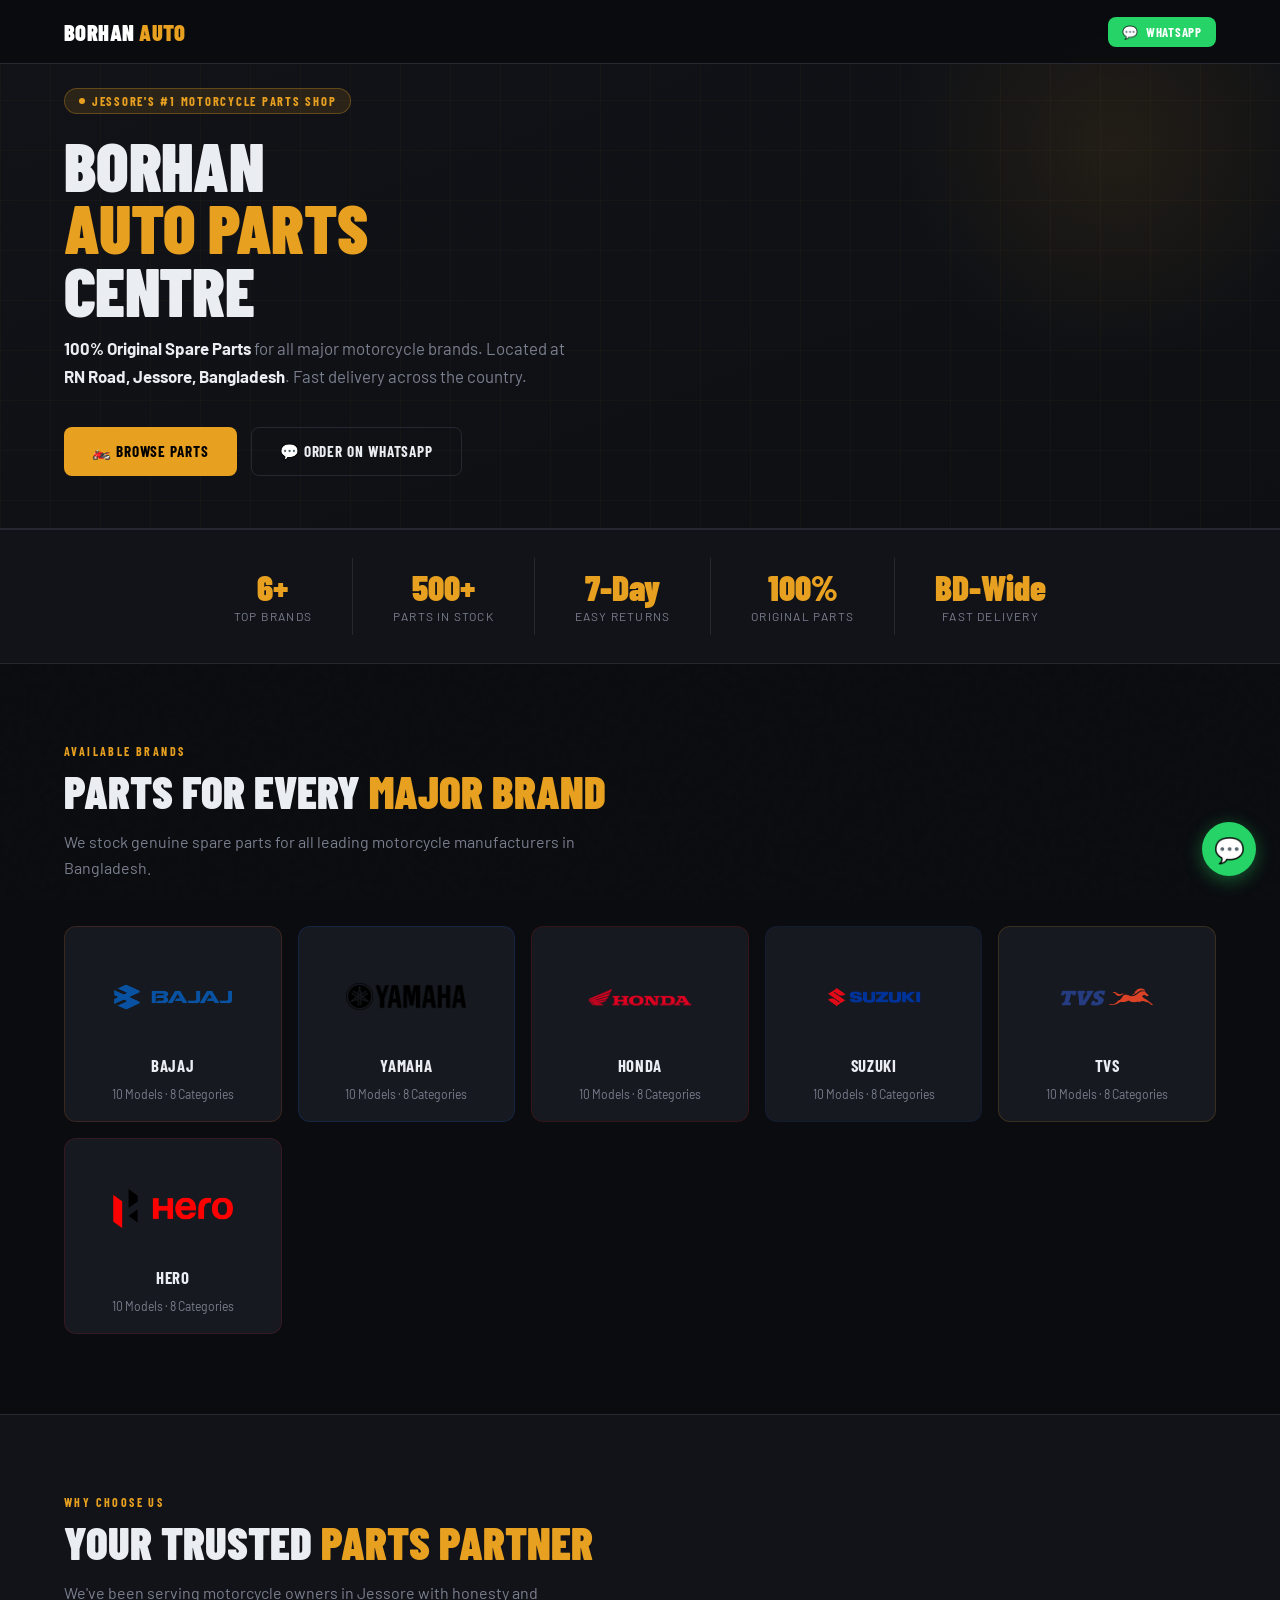
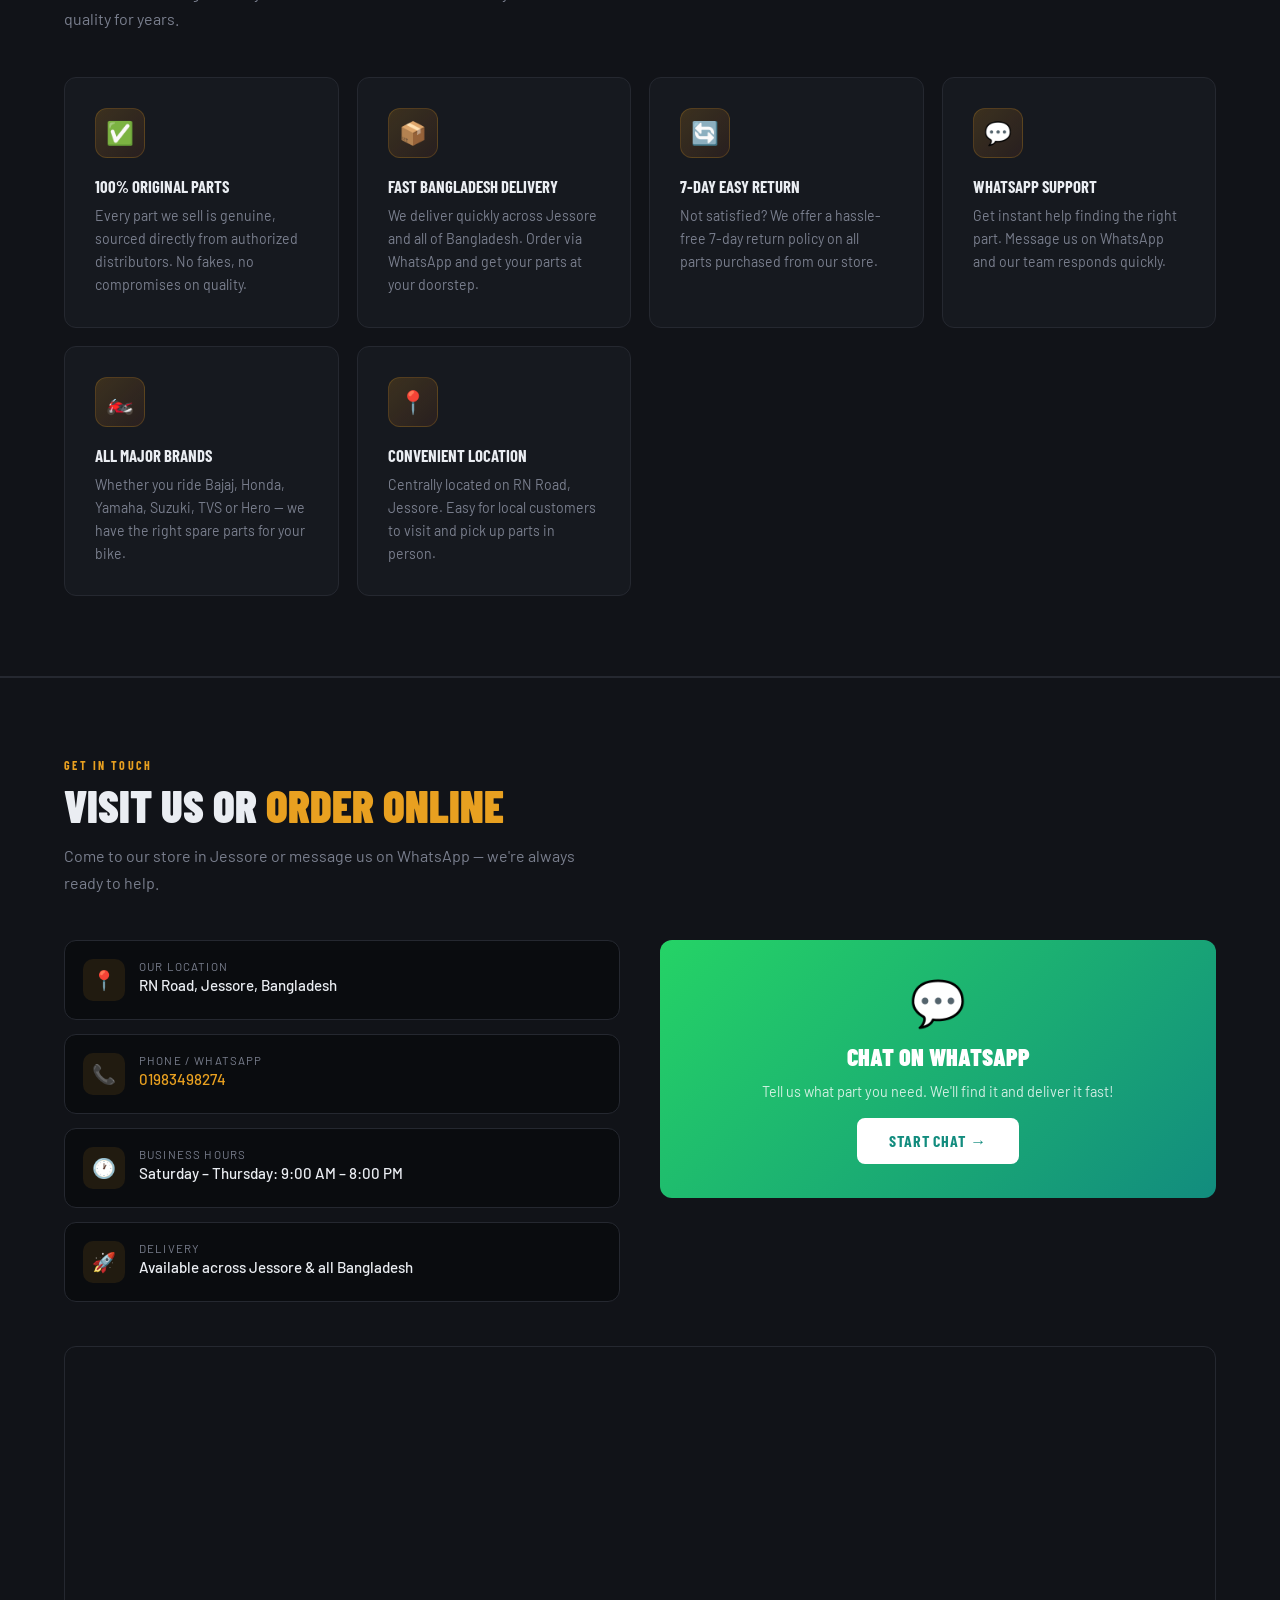
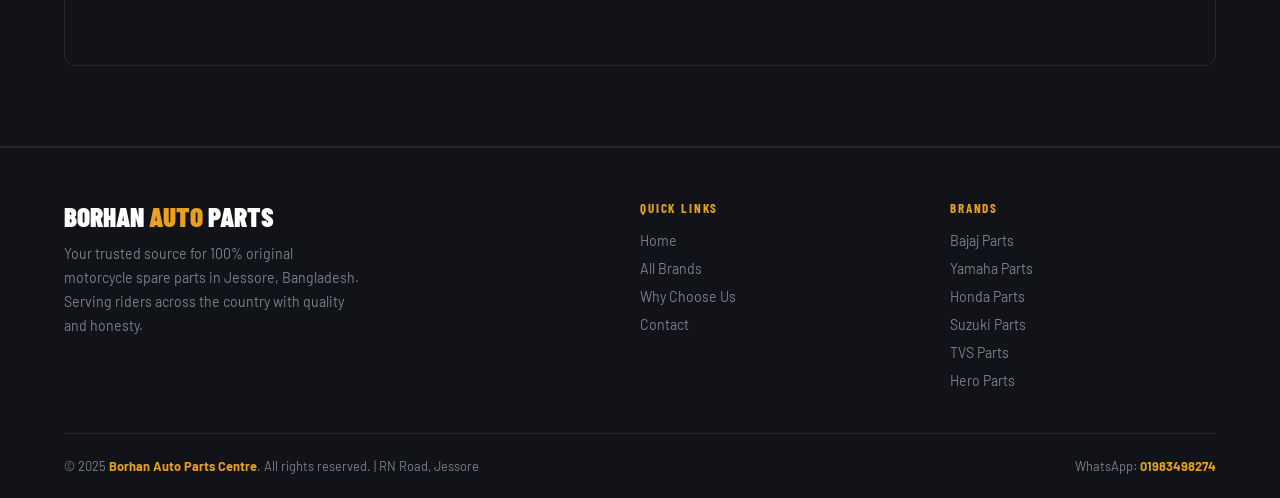
==== index.html @ 6a6f4a85 "Update WhatsApp link in floating button" ====
<!DOCTYPE html>
<html lang="en">
<head>

  <!-- ===== 1. CORE META TAGS ===== -->
  <meta charset="UTF-8">
  <meta name="viewport" content="width=device-width, initial-scale=1.0">
  <meta http-equiv="X-UA-Compatible" content="IE=edge">

  <title>Borhan Auto Parts Centre | Original Motorcycle Spare Parts – Jessore, Bangladesh</title>

  <meta name="description"
    content="Borhan Auto Parts Centre – Jessore's trusted supplier of 100% original motorcycle spare parts for Hero Honda, Yamaha, Bajaj, TVS &amp; Suzuki. Order via WhatsApp: 01983498274. Fast delivery across Bangladesh.">

  <meta name="keywords"
    content="motorcycle spare parts Jessore, original bike parts Bangladesh, Hero Honda parts Jessore, Yamaha spare parts Jessore, Bajaj parts Bangladesh, TVS parts Jessore, Suzuki motorcycle parts, বোরহান অটো পার্টস, মোটরসাইকেল যন্ত্রাংশ যশোর">

  <meta name="author"       content="Borhan Auto Parts Centre">
  <meta name="robots"       content="index, follow, max-snippet:-1, max-image-preview:large, max-video-preview:-1">
  <meta name="googlebot"    content="index, follow">
  <meta name="revisit-after" content="7 days">
  <meta name="language"     content="en-BD">
  <meta name="geo.region"   content="BD-D">
  <meta name="geo.placename" content="Jessore, Khulna Division, Bangladesh">
  <meta name="geo.position" content="23.1664;89.2126">
  <meta name="ICBM"         content="23.1664, 89.2126">

  <!-- ===== 2. CANONICAL URL ===== -->
  <link rel="canonical" href="https://borhanauto.github.io/borhan.auto/">

  <!-- ===== 3. OPEN GRAPH (Facebook / WhatsApp / LinkedIn) ===== -->
  <meta property="og:type"        content="website">
  <meta property="og:url"         content="https://borhanauto.github.io/borhan.auto/">
  <meta property="og:title"       content="Borhan Auto Parts Centre | Original Motorcycle Spare Parts – Jessore">
  <meta property="og:description" content="100% original motorcycle spare parts for Hero Honda, Yamaha, Bajaj, TVS &amp; Suzuki. Jessore's most trusted auto parts shop. Order on WhatsApp: 01983498274.">
  <meta property="og:image"       content="https://borhanauto.github.io/borhan.auto/assets/og-image.jpg">
  <meta property="og:image:width"  content="1200">
  <meta property="og:image:height" content="630">
  <meta property="og:image:alt"   content="Borhan Auto Parts Centre – Original Motorcycle Spare Parts Jessore Bangladesh">
  <meta property="og:site_name"   content="Borhan Auto Parts Centre">
  <meta property="og:locale"      content="en_BD">

  <!-- ===== 4. TWITTER CARD ===== -->
  <meta name="twitter:card"        content="summary_large_image">
  <meta name="twitter:title"       content="Borhan Auto Parts Centre | Original Motorcycle Spare Parts – Jessore">
  <meta name="twitter:description" content="100% original motorcycle parts for Hero Honda, Yamaha, Bajaj, TVS &amp; Suzuki. Order on WhatsApp: 01983498274.">
  <meta name="twitter:image"       content="https://borhanauto.github.io/borhan.auto/assets/og-image.jpg">

  <!-- ===== 5. FAVICON & APP ICONS ===== -->
  <link rel="icon"             type="image/x-icon" href="/borhan.auto/favicon.ico">
  <link rel="icon"             type="image/png" sizes="32x32" href="/borhan.auto/assets/favicon-32x32.png">
  <link rel="icon"             type="image/png" sizes="16x16" href="/borhan.auto/assets/favicon-16x16.png">
  <link rel="apple-touch-icon" sizes="180x180"  href="/borhan.auto/assets/apple-touch-icon.png">
  <link rel="manifest"         href="/borhan.auto/site.webmanifest">
  <meta name="theme-color"     content="#d62828">

  <!-- ===== 6. SITEMAP & PRECONNECT ===== -->
  <link rel="sitemap" type="application/xml" title="Sitemap" href="/borhan.auto/sitemap.xml">
  <link rel="preconnect" href="https://fonts.googleapis.com">
  <link rel="dns-prefetch" href="https://www.google-analytics.com">

  <!-- ===== 7. STRUCTURED DATA – LOCAL BUSINESS (JSON-LD) ===== -->
  <script type="application/ld+json">
  {
    "@context": "https://schema.org",
    "@type": "AutoPartsStore",
    "name": "Borhan Auto Parts Centre",
    "alternateName": "বোরহান অটো পার্টস সেন্টার",
    "url": "https://borhanauto.github.io/borhan.auto/",
    "logo": "https://borhanauto.github.io/borhan.auto/assets/logo.png",
    "image": "https://borhanauto.github.io/borhan.auto/assets/og-image.jpg",
    "description": "100% original motorcycle spare parts for Hero Honda, Yamaha, Bajaj, TVS and Suzuki motorcycles. Located in Jessore, Bangladesh.",
    "telephone": "+8801983498274",
    "contactPoint": [
      {
        "@type": "ContactPoint",
        "telephone": "+8801983498274",
        "contactType": "customer service",
        "contactOption": "TollFree",
        "availableLanguage": ["Bengali", "English"],
        "areaServed": "BD"
      }
    ],
    "address": {
      "@type": "PostalAddress",
      "streetAddress": "RN Road, Jessore",
      "addressLocality": "Jessore",
      "addressRegion": "Khulna Division",
      "postalCode": "7400",
      "addressCountry": "BD"
    },
    "geo": {
      "@type": "GeoCoordinates",
      "latitude": 23.1664,
      "longitude": 89.2126
    },
    "openingHoursSpecification": [
      {
        "@type": "OpeningHoursSpecification",
        "dayOfWeek": ["Monday","Tuesday","Wednesday","Thursday","Saturday","Sunday"],
        "opens": "09:00",
        "closes": "21:00"
      }
    ],
    "hasOfferCatalog": {
      "@type": "OfferCatalog",
      "name": "Motorcycle Spare Parts",
      "itemListElement": [
        { "@type": "OfferCatalog", "name": "Hero Honda Spare Parts" },
        { "@type": "OfferCatalog", "name": "Yamaha Spare Parts"     },
        { "@type": "OfferCatalog", "name": "Bajaj Spare Parts"      },
        { "@type": "OfferCatalog", "name": "TVS Spare Parts"        },
        { "@type": "OfferCatalog", "name": "Suzuki Spare Parts"     }
      ]
    },
    "priceRange": "৳৳",
    "currenciesAccepted": "BDT",
    "paymentAccepted": "Cash, bKash, Nagad",
    "sameAs": [
      "https://wa.me/8801983498274"
    ]
  }
  </script>

  <!-- ===== 8. STRUCTURED DATA – BREADCRUMB ===== -->
  <script type="application/ld+json">
  {
    "@context": "https://schema.org",
    "@type": "BreadcrumbList",
    "itemListElement": [
      {
        "@type": "ListItem",
        "position": 1,
        "name": "Home",
        "item": "https://borhanauto.github.io/borhan.auto/"
      },
      {
        "@type": "ListItem",
        "position": 2,
        "name": "Motorcycle Parts",
        "item": "https://borhanauto.github.io/borhan.auto/#products"
      }
    ]
  }
  </script>

  <!-- ===== 9. STRUCTURED DATA – FAQ ===== -->
  <script type="application/ld+json">
  {
    "@context": "https://schema.org",
    "@type": "FAQPage",
    "mainEntity": [
      {
        "@type": "Question",
        "name": "Are all motorcycle spare parts at Borhan Auto Parts Centre original?",
        "acceptedAnswer": {
          "@type": "Answer",
          "text": "Yes. Borhan Auto Parts Centre sells only 100% original, authentic spare parts for all major motorcycle brands including Hero Honda, Yamaha, Bajaj, TVS, and Suzuki."
        }
      },
      {
        "@type": "Question",
        "name": "How can I order motorcycle spare parts from Borhan Auto Parts Centre?",
        "acceptedAnswer": {
          "@type": "Answer",
          "text": "You can order directly via WhatsApp at +8801707659954. We deliver across Bangladesh."
        }
      },
      {
        "@type": "Question",
        "name": "Where is Borhan Auto Parts Centre located?",
        "acceptedAnswer": {
          "@type": "Answer",
          "text": "We are located at RN Road, Jessore, Khulna Division, Bangladesh."
        }
      },
      {
        "@type": "Question",
        "name": "Which motorcycle brands do you stock spare parts for?",
        "acceptedAnswer": {
          "@type": "Answer",
          "text": "We stock original spare parts for Hero Honda, Yamaha, Bajaj, TVS, and Suzuki motorcycles."
        }
      }
    ]
  }
  </script>

  <!-- ===== 10. FONTS ===== -->
  <link rel="preconnect" href="https://fonts.googleapis.com">
  <link
    href="https://fonts.googleapis.com/css2?family=Barlow+Condensed:wght@400;600;700;900&family=Barlow:wght@300;400;500;600&display=swap"
    rel="stylesheet">

  <!-- ===== 11. STYLESHEET ===== -->
  <link rel="stylesheet" href="style.css">

</head>
<body>

  <!-- NAV -->
  <nav>
    <a class="logo" onclick="goHome()">BORHAN <span>AUTO</span></a>
    <div class="breadcrumb" id="breadcrumb"></div>
    <a class="nav-wa" href="https://wa.me/8801707659954" target="_blank">💬 <span>WhatsApp</span></a>
  </nav>

  <!-- PAGES (rendered dynamically by script.js) -->
  <div class="page active" id="pg-home"></div>
  <div class="page" id="pg-brands"></div>
  <div class="page" id="pg-models"></div>
  <div class="page" id="pg-categories"></div>
  <div class="page" id="pg-parts"></div>
  <div class="page" id="pg-product"></div>

  <!-- FLOATING WHATSAPP BUTTON -->
  <a class="float-wa" href="https://wa.me/8801983498274" target="_blank" title="Order on WhatsApp">💬</a>

  <!-- ===== JAVASCRIPT ===== -->
  <script src="script.js"></script>

</body>
</html>
---- style.css ----
/* ══════════════════════════════════════════════
   BORHAN AUTO PARTS CENTRE — style.css
   ══════════════════════════════════════════════ */

/* ══ RESET & CSS VARIABLES ══ */
*, *::before, *::after {
  box-sizing: border-box;
  margin: 0;
  padding: 0;
}

html {
  scroll-behavior: smooth;
}

:root {
  --bg:    #0a0c0f;
  --sur:   #111318;
  --card:  #16191f;
  --bor:   #252830;
  --acc:   #e8a020;
  --acc2:  #ff6b2b;
  --tx:    #eaedf2;
  --mu:    #7a7f8e;
  --green: #2ecc71;
  --rad:   12px;
  --fh:    'Barlow Condensed', sans-serif;
  --fb:    'Barlow', sans-serif;
}

/* ══ BASE ══ */
body {
  background: var(--bg);
  color: var(--tx);
  font-family: var(--fb);
  overflow-x: hidden;
  min-height: 100vh;
}

/* Noise texture overlay */
body::before {
  content: '';
  position: fixed;
  inset: 0;
  opacity: .4;
  pointer-events: none;
  z-index: 0;
  background-image: url("data:image/svg+xml,%3Csvg viewBox='0 0 200 200' xmlns='http://www.w3.org/2000/svg'%3E%3Cfilter id='n'%3E%3CfeTurbulence type='fractalNoise' baseFrequency='0.65' numOctaves='3' stitchTiles='stitch'/%3E%3C/filter%3E%3Crect width='100%25' height='100%25' filter='url(%23n)' opacity='0.04'/%3E%3C/svg%3E");
}

/* ══ PAGES ══ */
.page {
  position: relative;
  z-index: 1;
  display: none;
  min-height: 100vh;
}

.page.active {
  display: block;
}

.fade-in {
  animation: fadeUp .35s ease both;
}

@keyframes fadeUp {
  from { opacity: 0; transform: translateY(16px); }
  to   { opacity: 1; transform: translateY(0); }
}

/* ══ NAV ══ */
nav {
  position: fixed;
  top: 0;
  left: 0;
  right: 0;
  z-index: 999;
  height: 64px;
  background: rgba(10, 12, 15, .96);
  backdrop-filter: blur(20px);
  border-bottom: 1px solid var(--bor);
  display: flex;
  align-items: center;
  justify-content: space-between;
  padding: 0 5%;
  gap: 12px;
}

.logo {
  font-family: var(--fh);
  font-weight: 900;
  font-size: 1.4rem;
  color: #fff;
  cursor: pointer;
  letter-spacing: .02em;
  text-decoration: none;
  flex-shrink: 0;
}

.logo span {
  color: var(--acc);
}

.breadcrumb {
  display: flex;
  align-items: center;
  gap: 6px;
  flex: 1;
  flex-wrap: wrap;
  overflow: hidden;
}

.crumb {
  font-family: var(--fh);
  font-size: .78rem;
  font-weight: 600;
  letter-spacing: .06em;
  text-transform: uppercase;
  color: var(--mu);
  cursor: pointer;
  background: none;
  border: none;
  padding: 0;
  transition: color .2s;
  white-space: nowrap;
}

.crumb:hover,
.crumb.cur {
  color: var(--acc);
}

.sep {
  color: var(--bor);
  font-size: .85rem;
  flex-shrink: 0;
}

.nav-wa {
  display: inline-flex;
  align-items: center;
  gap: 7px;
  background: #25D366;
  color: #fff;
  font-family: var(--fh);
  font-weight: 700;
  font-size: .8rem;
  letter-spacing: .06em;
  text-transform: uppercase;
  padding: 7px 14px;
  border-radius: 8px;
  text-decoration: none;
  transition: all .2s;
  white-space: nowrap;
  flex-shrink: 0;
}

.nav-wa:hover {
  background: #1db85a;
  transform: translateY(-1px);
}

/* ══ HERO ══ */
.hero {
  padding: 88px 5% 52px;
  position: relative;
  overflow: hidden;
  border-bottom: 1px solid var(--bor);
}

.hero-grid {
  position: absolute;
  inset: 0;
  pointer-events: none;
  background-image:
    linear-gradient(rgba(232, 160, 32, .035) 1px, transparent 1px),
    linear-gradient(90deg, rgba(232, 160, 32, .035) 1px, transparent 1px);
  background-size: 50px 50px;
}

.hero-glow {
  position: absolute;
  top: -80px;
  right: -60px;
  width: 450px;
  height: 450px;
  border-radius: 50%;
  background: radial-gradient(circle, rgba(232, 160, 32, .09) 0%, transparent 70%);
  pointer-events: none;
}

.hero-inner {
  position: relative;
  z-index: 1;
  max-width: 680px;
}

.tag {
  display: inline-flex;
  align-items: center;
  gap: 7px;
  background: rgba(232, 160, 32, .12);
  border: 1px solid rgba(232, 160, 32, .3);
  color: var(--acc);
  font-family: var(--fh);
  font-size: .78rem;
  font-weight: 700;
  letter-spacing: .14em;
  text-transform: uppercase;
  padding: 5px 14px;
  border-radius: 100px;
  margin-bottom: 20px;
}

.dot {
  width: 6px;
  height: 6px;
  border-radius: 50%;
  background: var(--acc);
  animation: pulse 1.5s infinite;
  flex-shrink: 0;
}

@keyframes pulse {
  0%,  100% { opacity: 1;  transform: scale(1); }
  50%        { opacity: .4; transform: scale(1.6); }
}

h1 {
  font-family: var(--fh);
  font-weight: 900;
  font-size: clamp(2.2rem, 6vw, 4.2rem);
  line-height: .93;
  text-transform: uppercase;
  margin-bottom: 14px;
  letter-spacing: -.01em;
}

h1 em {
  font-style: normal;
  color: var(--acc);
  display: block;
}

.hero-sub {
  color: var(--mu);
  font-size: 1.05rem;
  max-width: 520px;
  margin-bottom: 36px;
  line-height: 1.65;
}

.hero-sub strong {
  color: var(--tx);
}

.hero-btns {
  display: flex;
  gap: 14px;
  flex-wrap: wrap;
}

.btn-primary {
  display: inline-flex;
  align-items: center;
  gap: 9px;
  background: var(--acc);
  color: #000;
  font-family: var(--fh);
  font-weight: 700;
  font-size: .95rem;
  letter-spacing: .06em;
  text-transform: uppercase;
  padding: 14px 28px;
  border-radius: 8px;
  text-decoration: none;
  border: none;
  cursor: pointer;
  transition: all .2s;
}

.btn-primary:hover {
  background: #f5b030;
  transform: translateY(-2px);
  box-shadow: 0 8px 28px rgba(232, 160, 32, .3);
}

.btn-outline {
  display: inline-flex;
  align-items: center;
  gap: 9px;
  background: transparent;
  color: var(--tx);
  font-family: var(--fh);
  font-weight: 700;
  font-size: .95rem;
  letter-spacing: .06em;
  text-transform: uppercase;
  padding: 14px 28px;
  border-radius: 8px;
  text-decoration: none;
  border: 1.5px solid var(--bor);
  cursor: pointer;
  transition: all .2s;
}

.btn-outline:hover {
  border-color: var(--acc);
  color: var(--acc);
  transform: translateY(-2px);
}

/* ══ STATS STRIP ══ */
.stats-strip {
  background: var(--sur);
  border-top: 1px solid var(--bor);
  border-bottom: 1px solid var(--bor);
  padding: 28px 5%;
  display: flex;
  justify-content: center;
  gap: 0;
  flex-wrap: wrap;
}

.stat-item {
  text-align: center;
  padding: 12px 40px;
  border-right: 1px solid var(--bor);
}

.stat-item:last-child {
  border-right: none;
}

.stat-num {
  font-family: var(--fh);
  font-weight: 900;
  font-size: 2.2rem;
  color: var(--acc);
  line-height: 1;
}

.stat-label {
  font-size: .75rem;
  color: var(--mu);
  letter-spacing: .1em;
  text-transform: uppercase;
  margin-top: 4px;
}

/* ══ SECTIONS ══ */
section {
  padding: 80px 5%;
  position: relative;
  z-index: 1;
}

.sec-label {
  font-family: var(--fh);
  font-size: .75rem;
  font-weight: 700;
  letter-spacing: .2em;
  text-transform: uppercase;
  color: var(--acc);
  margin-bottom: 10px;
}

h2 {
  font-family: var(--fh);
  font-weight: 900;
  font-size: clamp(1.8rem, 4vw, 2.8rem);
  text-transform: uppercase;
  line-height: 1.05;
  margin-bottom: 14px;
}

h2 span {
  color: var(--acc);
}

.sec-desc {
  color: var(--mu);
  max-width: 520px;
  margin-bottom: 44px;
  font-size: 1rem;
  line-height: 1.65;
}

/* ══ BRAND CARDS (homepage) ══ */
.brands-grid {
  display: grid;
  grid-template-columns: repeat(auto-fill, minmax(190px, 1fr));
  gap: 16px;
}

/* Brand card container */
.brand-card {
  background: var(--card);
  border: 1.5px solid var(--bor);
  border-radius: var(--rad);
  padding: 20px 18px;        /* slightly reduced padding */
  cursor: pointer;
  text-align: center;
  transition: all .25s;
  position: relative;
  overflow: hidden;

  /* Flex layout for image + text */
  display: flex;
  flex-direction: column;     /* stack image on top */
  align-items: center;        /* center horizontally */
  justify-content: flex-start;/* top-align content */
  gap: 8px;                   /* spacing between image and text */
}

/* Brand image */
.brand-card img.card-img {
  width: auto;               /* auto width for proportional scaling */
  max-width: 120px;          /* prevents image from being too wide */
  height: 100px;             /* consistent height for all brand images */
  object-fit: contain;       /* maintain aspect ratio, no stretching */
  display: block;
}
.brand-card:hover {
  transform: translateY(-5px);
}

.brand-card .bar {
  position: absolute;
  bottom: 0;
  left: 0;
  right: 0;
  height: 3px;
  background: linear-gradient(90deg, var(--acc), var(--acc2));
  transform: scaleX(0);
  transform-origin: left;
  transition: transform .3s;
}

.brand-card:hover .bar {
  transform: scaleX(1);
}

.card-emoji {
  font-size: 2.6rem;
  display: block;
  margin-bottom: 12px;
}

.card-title {
  font-family: var(--fh);
  font-weight: 700;
  font-size: 1.05rem;
  text-transform: uppercase;
  letter-spacing: .04em;
}

.card-sub {
  font-size: .76rem;
  color: var(--mu);
  margin-top: 4px;
}

/* ══ WHY US ══ */
.why-grid {
  display: grid;
  grid-template-columns: repeat(auto-fill, minmax(260px, 1fr));
  gap: 18px;
}

.why-card {
  background: var(--card);
  border: 1.5px solid var(--bor);
  border-radius: var(--rad);
  padding: 30px;
  transition: transform .2s;
}

.why-card:hover {
  transform: translateY(-3px);
}

.why-icon {
  width: 50px;
  height: 50px;
  border-radius: 12px;
  background: linear-gradient(135deg, rgba(232, 160, 32, .18), rgba(255, 107, 43, .08));
  border: 1px solid rgba(232, 160, 32, .2);
  display: flex;
  align-items: center;
  justify-content: center;
  font-size: 1.4rem;
  margin-bottom: 18px;
}

.why-title {
  font-family: var(--fh);
  font-weight: 700;
  font-size: 1.05rem;
  text-transform: uppercase;
  margin-bottom: 8px;
}

.why-desc {
  font-size: .88rem;
  color: var(--mu);
  line-height: 1.65;
}

/* ══ CONTACT ══ */
.contact-sec {
  background: var(--sur);
  border-top: 1px solid var(--bor);
  border-bottom: 1px solid var(--bor);
}

.contact-grid {
  display: grid;
  grid-template-columns: 1fr 1fr;
  gap: 40px;
  align-items: start;
}

@media (max-width: 700px) {
  .contact-grid { grid-template-columns: 1fr; }
}

.contact-items {
  display: flex;
  flex-direction: column;
  gap: 14px;
}

.contact-item {
  display: flex;
  align-items: flex-start;
  gap: 14px;
  padding: 18px;
  background: var(--bg);
  border: 1px solid var(--bor);
  border-radius: var(--rad);
}

.ci-icon {
  width: 42px;
  height: 42px;
  background: rgba(232, 160, 32, .1);
  border-radius: 10px;
  display: flex;
  align-items: center;
  justify-content: center;
  font-size: 1.2rem;
  flex-shrink: 0;
}

.ci-lbl {
  font-size: .72rem;
  color: var(--mu);
  text-transform: uppercase;
  letter-spacing: .1em;
  margin-bottom: 3px;
}

.ci-val {
  font-size: .95rem;
  font-weight: 500;
}

.ci-val a {
  color: var(--acc);
  text-decoration: none;
}

.wa-box {
  background: linear-gradient(135deg, #25D366, #128C7E);
  border-radius: var(--rad);
  padding: 34px;
  display: flex;
  flex-direction: column;
  align-items: center;
  text-align: center;
  gap: 12px;
}

.wa-box-icon   { font-size: 2.8rem; }

.wa-box-title {
  font-family: var(--fh);
  font-weight: 900;
  font-size: 1.5rem;
  text-transform: uppercase;
  color: #fff;
}

.wa-box-sub {
  color: rgba(255, 255, 255, .8);
  font-size: .9rem;
}

.wa-box-btn {
  display: inline-flex;
  align-items: center;
  gap: 9px;
  background: #fff;
  color: #128C7E;
  font-family: var(--fh);
  font-weight: 700;
  font-size: 1rem;
  text-transform: uppercase;
  letter-spacing: .06em;
  padding: 13px 32px;
  border-radius: 8px;
  text-decoration: none;
  transition: all .2s;
  margin-top: 6px;
}

.wa-box-btn:hover {
  background: #f0fff4;
  transform: translateY(-2px);
  box-shadow: 0 6px 20px rgba(0, 0, 0, .2);
}

.map-wrap {
  border-radius: var(--rad);
  overflow: hidden;
  border: 1px solid var(--bor);
  height: 320px;
  margin-top: 44px;
}

.map-wrap iframe {
  width: 100%;
  height: 100%;
  border: none;
  filter: invert(90%) hue-rotate(180deg);
}

/* ══ FOOTER ══ */
footer {
  background: var(--sur);
  border-top: 1px solid var(--bor);
  padding: 52px 5% 24px;
}

.footer-grid {
  display: grid;
  grid-template-columns: 2fr 1fr 1fr;
  gap: 44px;
  padding-bottom: 44px;
  border-bottom: 1px solid var(--bor);
  margin-bottom: 24px;
}

@media (max-width: 680px) {
  .footer-grid { grid-template-columns: 1fr; gap: 28px; }
}

.footer-logo {
  font-family: var(--fh);
  font-weight: 900;
  font-size: 1.7rem;
  text-transform: uppercase;
  color: #fff;
  margin-bottom: 10px;
}

.footer-logo span {
  color: var(--acc);
}

.footer-desc {
  color: var(--mu);
  font-size: .88rem;
  line-height: 1.7;
  max-width: 300px;
}

.footer-col-title {
  font-family: var(--fh);
  font-weight: 700;
  font-size: .82rem;
  letter-spacing: .14em;
  text-transform: uppercase;
  color: var(--acc);
  margin-bottom: 14px;
}

.footer-links {
  list-style: none;
  display: flex;
  flex-direction: column;
  gap: 9px;
}

.footer-links a,
.footer-links button {
  color: var(--mu);
  text-decoration: none;
  font-size: .88rem;
  transition: color .2s;
  background: none;
  border: none;
  cursor: pointer;
  padding: 0;
  text-align: left;
  font-family: var(--fb);
}

.footer-links a:hover,
.footer-links button:hover {
  color: var(--tx);
}

.footer-bottom {
  display: flex;
  justify-content: space-between;
  align-items: center;
  flex-wrap: wrap;
  gap: 10px;
}

.footer-copy {
  font-size: .8rem;
  color: var(--mu);
}

.footer-copy strong {
  color: var(--acc);
}

/* ══ INNER PAGES ══ */
.inner-page {
  padding-top: 64px;
}

.inner-hero {
  padding: 48px 5% 40px;
  position: relative;
  overflow: hidden;
  border-bottom: 1px solid var(--bor);
}

.inner-hero-grid {
  position: absolute;
  inset: 0;
  pointer-events: none;
  background-image:
    linear-gradient(rgba(232, 160, 32, .03) 1px, transparent 1px),
    linear-gradient(90deg, rgba(232, 160, 32, .03) 1px, transparent 1px);
  background-size: 50px 50px;
}

.inner-hero-inner {
  position: relative;
  z-index: 1;
}

.pgrid {
  display: grid;
  gap: 14px;
  padding: 32px 5%;
}

.pgrid-3 { grid-template-columns: repeat(auto-fill, minmax(200px, 1fr)); }
.pgrid-4 { grid-template-columns: repeat(auto-fill, minmax(185px, 1fr)); }
.pgrid-5 { grid-template-columns: repeat(auto-fill, minmax(170px, 1fr)); }

/* ══ MODEL CARD ══ */
.model-card {
  background: var(--card);
  border: 1.5px solid var(--bor);
  border-radius: var(--rad);
  padding: 22px 16px;
  cursor: pointer;
  text-align: center;
  transition: all .25s;
  position: relative;
  overflow: hidden;
}

.model-card:hover {
  transform: translateY(-4px);
}

.model-card .bar {
  position: absolute;
  bottom: 0;
  left: 0;
  right: 0;
  height: 3px;
  transform: scaleX(0);
  transform-origin: left;
  transition: transform .3s;
}

.model-card:hover .bar {
  transform: scaleX(1);
}

/* ══ CAT CARD ══ */
.cat-card {
  background: var(--card);
  border: 1.5px solid var(--bor);
  border-radius: var(--rad);
  padding: 18px 16px;
  cursor: pointer;
  display: flex;
  align-items: center;
  gap: 13px;
  transition: all .25s;
}
.cat-image-box {
  width: 64px;
  height: 64px;
  border-radius: 10px;
  overflow: hidden;
  flex-shrink: 0;
  background: #222;
}

.cat-image-box img {
  width: 100%;
  height: 100%;
  object-fit: contain;
  display: block;
}
.cat-card:hover {
  transform: translateY(-3px);
}

.cat-icon-box {
  width: 44px;
  height: 44px;
  border-radius: 10px;
  background: rgba(232, 160, 32, .12);
  display: flex;
  align-items: center;
  justify-content: center;
  font-size: 1.35rem;
  flex-shrink: 0;
}

.cat-name {
  font-family: var(--fh);
  font-weight: 700;
  font-size: .95rem;
  text-transform: uppercase;
}

.cat-count {
  font-size: .75rem;
  color: var(--mu);
  margin-top: 2px;
}

/* ══ SEARCH ══ */
.search-wrap {
  padding: 18px 5% 0;
}

.search-wrap input {
  width: 100%;
  max-width: 420px;
  background: var(--sur);
  border: 1.5px solid var(--bor);
  border-radius: 8px;
  color: var(--tx);
  font-family: var(--fb);
  font-size: .95rem;
  padding: 10px 14px;
  outline: none;
  transition: border-color .2s;
}

.search-wrap input:focus {
  border-color: var(--acc);
}

/* ══ PART CARD ══ */
.part-card {
  background: var(--card);
  border: 1.5px solid var(--bor);
  border-radius: var(--rad);
  padding: 16px;
  cursor: pointer;
  transition: all .25s;
}

.part-card:hover {
  transform: translateY(-3px);
}

.pt-top {
  display: flex;
  justify-content: space-between;
  align-items: flex-start;
  margin-bottom: 8px;
}

.pt-name {
  font-family: var(--fh);
  font-weight: 700;
  font-size: .92rem;
  text-transform: uppercase;
  letter-spacing: .03em;
  flex: 1;
  margin-right: 7px;
  line-height: 1.25;
}

.pt-price {
  font-family: var(--fh);
  font-weight: 900;
  font-size: 1.1rem;
  color: var(--acc);
  white-space: nowrap;
}

.pt-sku {
  font-size: .68rem;
  color: var(--mu);
  margin-bottom: 7px;
  font-family: monospace;
  letter-spacing: .04em;
}

.pt-bot {
  display: flex;
  justify-content: space-between;
  align-items: center;
}

.stock-badge {
  display: inline-flex;
  align-items: center;
  gap: 5px;
  background: rgba(46, 204, 113, .1);
  border: 1px solid rgba(46, 204, 113, .25);
  color: var(--green);
  font-size: .7rem;
  font-family: var(--fh);
  font-weight: 700;
  letter-spacing: .08em;
  text-transform: uppercase;
  padding: 3px 8px;
  border-radius: 100px;
}

.sdot {
  width: 5px;
  height: 5px;
  border-radius: 50%;
  background: var(--green);
}

.ct-lbl {
  font-size: .72rem;
  color: var(--mu);
}

.wa-order-btn {
  display: flex;
  align-items: center;
  justify-content: center;
  gap: 7px;
  background: #25D366;
  color: #fff;
  font-family: var(--fh);
  font-weight: 700;
  font-size: .76rem;
  text-transform: uppercase;
  letter-spacing: .06em;
  padding: 7px 10px;
  border-radius: 7px;
  border: none;
  cursor: pointer;
  width: 100%;
  margin-top: 10px;
  transition: all .2s;
}

.wa-order-btn:hover {
  background: #1db85a;
}

.no-res {
  grid-column: 1 / -1;
  text-align: center;
  padding: 60px 0;
  color: var(--mu);
}

.no-res .big {
  font-size: 3rem;
  margin-bottom: 10px;
}

.no-res p {
  font-family: var(--fh);
  font-size: 1.1rem;
  text-transform: uppercase;
}

/* ══ PRODUCT DETAIL ══ */
.det-wrap {
  padding: 32px 5%;
  max-width: 1100px;
  margin: 0 auto;
}

.det-grid {
  display: grid;
  grid-template-columns: 1fr 1.2fr;
  gap: 34px;
  align-items: start;
}

@media (max-width: 700px) {
  .det-grid    { grid-template-columns: 1fr; }
  .breadcrumb  { display: none; }
}

.img-box {
  background: var(--card);
  border: 1.5px solid var(--bor);
  border-radius: 16px;
  aspect-ratio: 1;
  display: flex;
  flex-direction: column;
  align-items: center;
  justify-content: center;
  gap: 12px;
  position: relative;
  overflow: hidden;
}

.img-bg-grid {
  position: absolute;
  inset: 0;
  pointer-events: none;
  background-image:
    linear-gradient(rgba(232, 160, 32, .03) 1px, transparent 1px),
    linear-gradient(90deg, rgba(232, 160, 32, .03) 1px, transparent 1px);
  background-size: 28px 28px;
}

.img-emoji {
  font-size: 5.5rem;
  position: relative;
  z-index: 1;
}

.img-lbl {
  font-family: var(--fh);
  font-size: .82rem;
  color: var(--mu);
  text-transform: uppercase;
  letter-spacing: .1em;
  position: relative;
  z-index: 1;
  text-align: center;
  padding: 0 10px;
}

.meta-grid {
  display: grid;
  grid-template-columns: 1fr 1fr;
  gap: 9px;
  margin-top: 13px;
}

.meta-item {
  background: var(--sur);
  border: 1px solid var(--bor);
  border-radius: 9px;
  padding: 11px 13px;
}

.meta-lbl {
  font-size: .68rem;
  color: var(--mu);
  text-transform: uppercase;
  letter-spacing: .1em;
  margin-bottom: 3px;
}

.meta-val {
  font-family: var(--fh);
  font-weight: 700;
  font-size: .9rem;
}

.det-brand-tag {
  display: inline-flex;
  align-items: center;
  gap: 7px;
  border: 1px solid rgba(232, 160, 32, .25);
  color: var(--acc);
  font-family: var(--fh);
  font-size: .74rem;
  font-weight: 700;
  letter-spacing: .14em;
  text-transform: uppercase;
  padding: 3px 13px;
  border-radius: 100px;
  margin-bottom: 12px;
  background: rgba(232, 160, 32, .1);
}

.det-name {
  font-family: var(--fh);
  font-weight: 900;
  font-size: clamp(1.5rem, 3vw, 2.3rem);
  text-transform: uppercase;
  line-height: 1.05;
  margin-bottom: 5px;
}

.det-model {
  font-size: .86rem;
  color: var(--mu);
  margin-bottom: 16px;
}

.price-row {
  display: flex;
  align-items: baseline;
  gap: 13px;
  margin-bottom: 16px;
}

.det-price {
  font-family: var(--fh);
  font-weight: 900;
  font-size: 2.1rem;
  color: var(--acc);
}

.det-desc {
  color: #9aa0af;
  line-height: 1.75;
  margin-bottom: 16px;
  font-size: .93rem;
}

.wa-big-btn {
  display: inline-flex;
  align-items: center;
  justify-content: center;
  gap: 9px;
  background: #25D366;
  color: #fff;
  font-family: var(--fh);
  font-weight: 700;
  font-size: .95rem;
  text-transform: uppercase;
  letter-spacing: .06em;
  padding: 13px 24px;
  border-radius: 9px;
  text-decoration: none;
  transition: all .2s;
  width: 100%;
  border: none;
  cursor: pointer;
}

.wa-big-btn:hover {
  background: #1db85a;
  transform: translateY(-2px);
  box-shadow: 0 8px 22px rgba(37, 211, 102, .3);
}

.notes-box {
  font-size: .83rem;
  color: var(--mu);
  margin-bottom: 16px;
  padding: 10px 13px;
  background: rgba(232, 160, 32, .06);
  border-radius: 8px;
  border-left: 3px solid var(--acc);
  line-height: 1.6;
}

/* ══ ADMIN PANEL ══ */
.admin-lock {
  background: var(--card);
  border: 1.5px solid var(--bor);
  border-radius: 13px;
  padding: 26px;
  margin-top: 20px;
  text-align: center;
}

.lock-icon {
  font-size: 2.3rem;
  margin-bottom: 8px;
}

.lock-title {
  font-family: var(--fh);
  font-weight: 700;
  font-size: .95rem;
  text-transform: uppercase;
  letter-spacing: .1em;
  color: var(--mu);
  margin-bottom: 14px;
}

.lock-input {
  width: 100%;
  max-width: 260px;
  background: var(--bg);
  border: 1.5px solid var(--bor);
  border-radius: 8px;
  color: var(--tx);
  font-family: var(--fb);
  font-size: .95rem;
  padding: 9px 14px;
  outline: none;
  transition: border-color .2s;
  text-align: center;
  letter-spacing: .2em;
  margin-bottom: 10px;
}

.lock-input:focus {
  border-color: var(--acc);
}

.lock-btn {
  background: var(--acc);
  color: #000;
  font-family: var(--fh);
  font-weight: 700;
  font-size: .9rem;
  text-transform: uppercase;
  letter-spacing: .08em;
  padding: 9px 26px;
  border-radius: 8px;
  border: none;
  cursor: pointer;
  transition: all .2s;
}

.lock-btn:hover {
  background: #f5b030;
}

.lock-err {
  color: #e74c3c;
  font-size: .8rem;
  margin-top: 7px;
  display: none;
}

.edit-section {
  background: var(--card);
  border: 1.5px solid var(--bor);
  border-radius: 13px;
  padding: 22px;
  margin-top: 20px;
}

.edit-head {
  display: flex;
  justify-content: space-between;
  align-items: center;
  margin-bottom: 16px;
}

.edit-title {
  font-family: var(--fh);
  font-weight: 700;
  font-size: .9rem;
  text-transform: uppercase;
  letter-spacing: .1em;
  color: var(--acc);
}

.logout-btn {
  background: rgba(231, 76, 60, .12);
  color: #e74c3c;
  border: 1px solid rgba(231, 76, 60, .25);
  font-family: var(--fh);
  font-size: .72rem;
  font-weight: 700;
  text-transform: uppercase;
  letter-spacing: .08em;
  padding: 5px 11px;
  border-radius: 6px;
  cursor: pointer;
  transition: all .2s;
}

.logout-btn:hover {
  background: rgba(231, 76, 60, .22);
}

.fl {
  display: block;
  font-size: .7rem;
  color: var(--mu);
  text-transform: uppercase;
  letter-spacing: .1em;
  margin-bottom: 5px;
}

.fi {
  width: 100%;
  background: var(--bg);
  border: 1.5px solid var(--bor);
  border-radius: 7px;
  color: var(--tx);
  font-family: var(--fb);
  font-size: .9rem;
  padding: 9px 13px;
  outline: none;
  transition: border-color .2s;
  margin-bottom: 12px;
}

.fi:focus {
  border-color: var(--acc);
}

.fta {
  width: 100%;
  background: var(--bg);
  border: 1.5px solid var(--bor);
  border-radius: 7px;
  color: var(--tx);
  font-family: var(--fb);
  font-size: .9rem;
  padding: 9px 13px;
  outline: none;
  resize: vertical;
  min-height: 88px;
  transition: border-color .2s;
  margin-bottom: 12px;
}

.fta:focus {
  border-color: var(--acc);
}

.field-row {
  display: grid;
  grid-template-columns: 1fr 1fr;
  gap: 10px;
}

.save-btn {
  background: var(--acc);
  color: #000;
  font-family: var(--fh);
  font-weight: 700;
  font-size: .9rem;
  text-transform: uppercase;
  letter-spacing: .06em;
  padding: 11px 26px;
  border-radius: 7px;
  border: none;
  cursor: pointer;
  transition: all .2s;
  display: inline-flex;
  align-items: center;
  gap: 7px;
}

.save-btn:hover {
  background: #f5b030;
  transform: translateY(-1px);
}

.saved-ok {
  display: none;
  align-items: center;
  gap: 6px;
  background: rgba(46, 204, 113, .13);
  border: 1px solid rgba(46, 204, 113, .28);
  color: var(--green);
  font-family: var(--fh);
  font-size: .8rem;
  font-weight: 700;
  letter-spacing: .08em;
  text-transform: uppercase;
  padding: 7px 13px;
  border-radius: 7px;
  margin-left: 10px;
}

/* ══ FLOATING WHATSAPP BUTTON ══ */
.float-wa {
  position: fixed;
  bottom: 24px;
  right: 24px;
  width: 54px;
  height: 54px;
  border-radius: 50%;
  background: #25D366;
  display: flex;
  align-items: center;
  justify-content: center;
  font-size: 1.55rem;
  text-decoration: none;
  box-shadow: 0 4px 18px rgba(37, 211, 102, .4);
  z-index: 997;
  transition: all .2s;
}

.float-wa:hover {
  transform: scale(1.1);
  box-shadow: 0 7px 26px rgba(37, 211, 102, .5);
}

/* ══ RESPONSIVE ══ */
@media (max-width: 540px) {
  .stats-strip { gap: 0; }
  .stat-item {
    padding: 10px 18px;
    border-right: none;
    border-bottom: 1px solid var(--bor);
  }
  .stat-item:last-child { border-bottom: none; }
  .hero-btns     { flex-direction: column; }
  .btn-primary,
  .btn-outline   { justify-content: center; }
  .nav-wa span   { display: none; }
}
.card-img {
  max-width: 100%;    /* won’t exceed container width */
  height: auto;       /* scales height proportionally */
  display: block;
  margin: 0 auto;
}
.model-card img.model-img {
  width: 100%;        /* image fills the card width */
  height: 100px;      /* set a fixed height for consistency */
  object-fit: contain; /* keeps aspect ratio without stretching */
  margin-bottom: 6px;
  border-radius: 6px;
}
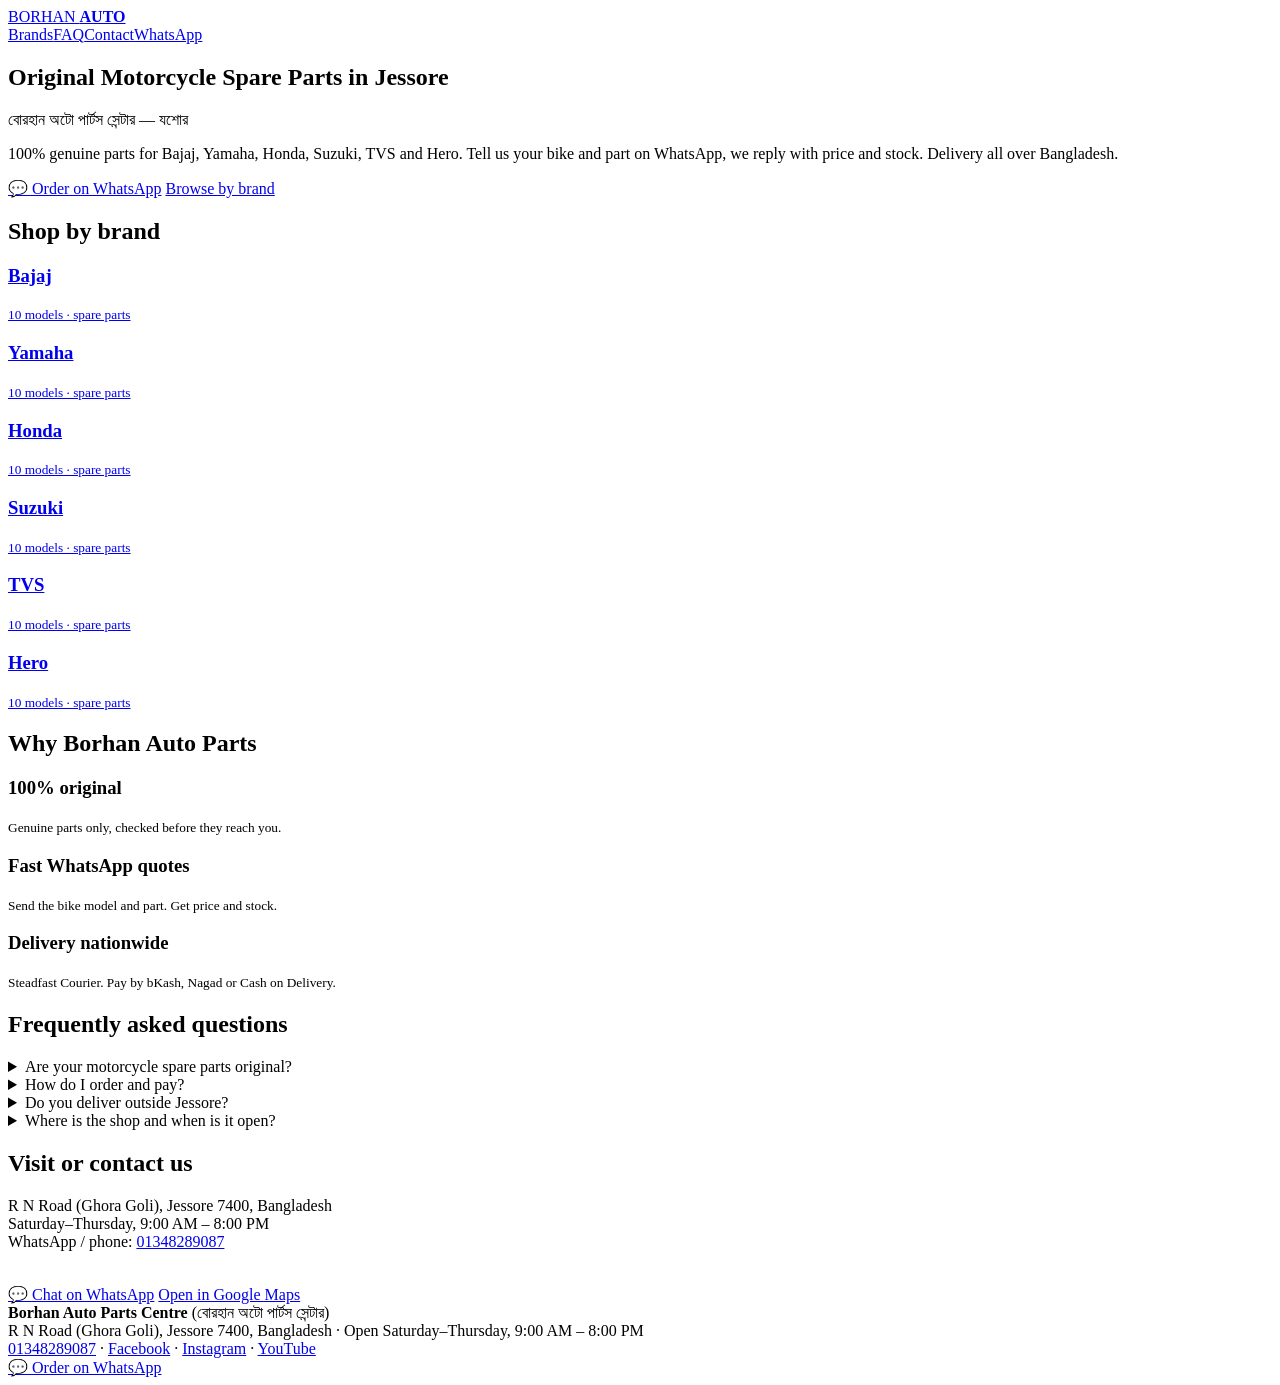
==== commit 9cdbd829: "Revise index.html for SEO enhancements Updated meta tags, title, and structured data for SEO improve" ====
--- a/index.html
+++ b/index.html
@@ -1,223 +1,28 @@
 <!DOCTYPE html>
-<html lang="en">
-<head>
-
-  <!-- ===== 1. CORE META TAGS ===== -->
-  <meta charset="UTF-8">
-  <meta name="viewport" content="width=device-width, initial-scale=1.0">
-  <meta http-equiv="X-UA-Compatible" content="IE=edge">
-
-  <title>Borhan Auto Parts Centre | Original Motorcycle Spare Parts – Jessore, Bangladesh</title>
-
-  <meta name="description"
-    content="Borhan Auto Parts Centre – Jessore's trusted supplier of 100% original motorcycle spare parts for Hero Honda, Yamaha, Bajaj, TVS &amp; Suzuki. Order via WhatsApp: 01983498274. Fast delivery across Bangladesh.">
-
-  <meta name="keywords"
-    content="motorcycle spare parts Jessore, original bike parts Bangladesh, Hero Honda parts Jessore, Yamaha spare parts Jessore, Bajaj parts Bangladesh, TVS parts Jessore, Suzuki motorcycle parts, বোরহান অটো পার্টস, মোটরসাইকেল যন্ত্রাংশ যশোর">
-
-  <meta name="author"       content="Borhan Auto Parts Centre">
-  <meta name="robots"       content="index, follow, max-snippet:-1, max-image-preview:large, max-video-preview:-1">
-  <meta name="googlebot"    content="index, follow">
-  <meta name="revisit-after" content="7 days">
-  <meta name="language"     content="en-BD">
-  <meta name="geo.region"   content="BD-D">
-  <meta name="geo.placename" content="Jessore, Khulna Division, Bangladesh">
-  <meta name="geo.position" content="23.1664;89.2126">
-  <meta name="ICBM"         content="23.1664, 89.2126">
-
-  <!-- ===== 2. CANONICAL URL ===== -->
-  <link rel="canonical" href="https://borhanauto.github.io/borhan.auto/">
-
-  <!-- ===== 3. OPEN GRAPH (Facebook / WhatsApp / LinkedIn) ===== -->
-  <meta property="og:type"        content="website">
-  <meta property="og:url"         content="https://borhanauto.github.io/borhan.auto/">
-  <meta property="og:title"       content="Borhan Auto Parts Centre | Original Motorcycle Spare Parts – Jessore">
-  <meta property="og:description" content="100% original motorcycle spare parts for Hero Honda, Yamaha, Bajaj, TVS &amp; Suzuki. Jessore's most trusted auto parts shop. Order on WhatsApp: 01983498274.">
-  <meta property="og:image"       content="https://borhanauto.github.io/borhan.auto/assets/og-image.jpg">
-  <meta property="og:image:width"  content="1200">
-  <meta property="og:image:height" content="630">
-  <meta property="og:image:alt"   content="Borhan Auto Parts Centre – Original Motorcycle Spare Parts Jessore Bangladesh">
-  <meta property="og:site_name"   content="Borhan Auto Parts Centre">
-  <meta property="og:locale"      content="en_BD">
-
-  <!-- ===== 4. TWITTER CARD ===== -->
-  <meta name="twitter:card"        content="summary_large_image">
-  <meta name="twitter:title"       content="Borhan Auto Parts Centre | Original Motorcycle Spare Parts – Jessore">
-  <meta name="twitter:description" content="100% original motorcycle parts for Hero Honda, Yamaha, Bajaj, TVS &amp; Suzuki. Order on WhatsApp: 01983498274.">
-  <meta name="twitter:image"       content="https://borhanauto.github.io/borhan.auto/assets/og-image.jpg">
-
-  <!-- ===== 5. FAVICON & APP ICONS ===== -->
-  <link rel="icon"             type="image/x-icon" href="/borhan.auto/favicon.ico">
-  <link rel="icon"             type="image/png" sizes="32x32" href="/borhan.auto/assets/favicon-32x32.png">
-  <link rel="icon"             type="image/png" sizes="16x16" href="/borhan.auto/assets/favicon-16x16.png">
-  <link rel="apple-touch-icon" sizes="180x180"  href="/borhan.auto/assets/apple-touch-icon.png">
-  <link rel="manifest"         href="/borhan.auto/site.webmanifest">
-  <meta name="theme-color"     content="#d62828">
-
-  <!-- ===== 6. SITEMAP & PRECONNECT ===== -->
-  <link rel="sitemap" type="application/xml" title="Sitemap" href="/borhan.auto/sitemap.xml">
-  <link rel="preconnect" href="https://fonts.googleapis.com">
-  <link rel="dns-prefetch" href="https://www.google-analytics.com">
-
-  <!-- ===== 7. STRUCTURED DATA – LOCAL BUSINESS (JSON-LD) ===== -->
-  <script type="application/ld+json">
-  {
-    "@context": "https://schema.org",
-    "@type": "AutoPartsStore",
-    "name": "Borhan Auto Parts Centre",
-    "alternateName": "বোরহান অটো পার্টস সেন্টার",
-    "url": "https://borhanauto.github.io/borhan.auto/",
-    "logo": "https://borhanauto.github.io/borhan.auto/assets/logo.png",
-    "image": "https://borhanauto.github.io/borhan.auto/assets/og-image.jpg",
-    "description": "100% original motorcycle spare parts for Hero Honda, Yamaha, Bajaj, TVS and Suzuki motorcycles. Located in Jessore, Bangladesh.",
-    "telephone": "+8801983498274",
-    "contactPoint": [
-      {
-        "@type": "ContactPoint",
-        "telephone": "+8801983498274",
-        "contactType": "customer service",
-        "contactOption": "TollFree",
-        "availableLanguage": ["Bengali", "English"],
-        "areaServed": "BD"
-      }
-    ],
-    "address": {
-      "@type": "PostalAddress",
-      "streetAddress": "RN Road, Jessore",
-      "addressLocality": "Jessore",
-      "addressRegion": "Khulna Division",
-      "postalCode": "7400",
-      "addressCountry": "BD"
-    },
-    "geo": {
-      "@type": "GeoCoordinates",
-      "latitude": 23.1664,
-      "longitude": 89.2126
-    },
-    "openingHoursSpecification": [
-      {
-        "@type": "OpeningHoursSpecification",
-        "dayOfWeek": ["Monday","Tuesday","Wednesday","Thursday","Saturday","Sunday"],
-        "opens": "09:00",
-        "closes": "21:00"
-      }
-    ],
-    "hasOfferCatalog": {
-      "@type": "OfferCatalog",
-      "name": "Motorcycle Spare Parts",
-      "itemListElement": [
-        { "@type": "OfferCatalog", "name": "Hero Honda Spare Parts" },
-        { "@type": "OfferCatalog", "name": "Yamaha Spare Parts"     },
-        { "@type": "OfferCatalog", "name": "Bajaj Spare Parts"      },
-        { "@type": "OfferCatalog", "name": "TVS Spare Parts"        },
-        { "@type": "OfferCatalog", "name": "Suzuki Spare Parts"     }
-      ]
-    },
-    "priceRange": "৳৳",
-    "currenciesAccepted": "BDT",
-    "paymentAccepted": "Cash, bKash, Nagad",
-    "sameAs": [
-      "https://wa.me/8801983498274"
-    ]
-  }
-  </script>
-
-  <!-- ===== 8. STRUCTURED DATA – BREADCRUMB ===== -->
-  <script type="application/ld+json">
-  {
-    "@context": "https://schema.org",
-    "@type": "BreadcrumbList",
-    "itemListElement": [
-      {
-        "@type": "ListItem",
-        "position": 1,
-        "name": "Home",
-        "item": "https://borhanauto.github.io/borhan.auto/"
-      },
-      {
-        "@type": "ListItem",
-        "position": 2,
-        "name": "Motorcycle Parts",
-        "item": "https://borhanauto.github.io/borhan.auto/#products"
-      }
-    ]
-  }
-  </script>
-
-  <!-- ===== 9. STRUCTURED DATA – FAQ ===== -->
-  <script type="application/ld+json">
-  {
-    "@context": "https://schema.org",
-    "@type": "FAQPage",
-    "mainEntity": [
-      {
-        "@type": "Question",
-        "name": "Are all motorcycle spare parts at Borhan Auto Parts Centre original?",
-        "acceptedAnswer": {
-          "@type": "Answer",
-          "text": "Yes. Borhan Auto Parts Centre sells only 100% original, authentic spare parts for all major motorcycle brands including Hero Honda, Yamaha, Bajaj, TVS, and Suzuki."
-        }
-      },
-      {
-        "@type": "Question",
-        "name": "How can I order motorcycle spare parts from Borhan Auto Parts Centre?",
-        "acceptedAnswer": {
-          "@type": "Answer",
-          "text": "You can order directly via WhatsApp at +8801707659954. We deliver across Bangladesh."
-        }
-      },
-      {
-        "@type": "Question",
-        "name": "Where is Borhan Auto Parts Centre located?",
-        "acceptedAnswer": {
-          "@type": "Answer",
-          "text": "We are located at RN Road, Jessore, Khulna Division, Bangladesh."
-        }
-      },
-      {
-        "@type": "Question",
-        "name": "Which motorcycle brands do you stock spare parts for?",
-        "acceptedAnswer": {
-          "@type": "Answer",
-          "text": "We stock original spare parts for Hero Honda, Yamaha, Bajaj, TVS, and Suzuki motorcycles."
-        }
-      }
-    ]
-  }
-  </script>
-
-  <!-- ===== 10. FONTS ===== -->
-  <link rel="preconnect" href="https://fonts.googleapis.com">
-  <link
-    href="https://fonts.googleapis.com/css2?family=Barlow+Condensed:wght@400;600;700;900&family=Barlow:wght@300;400;500;600&display=swap"
-    rel="stylesheet">
-
-  <!-- ===== 11. STYLESHEET ===== -->
-  <link rel="stylesheet" href="style.css">
-
-</head>
-<body>
-
-  <!-- NAV -->
-  <nav>
-    <a class="logo" onclick="goHome()">BORHAN <span>AUTO</span></a>
-    <div class="breadcrumb" id="breadcrumb"></div>
-    <a class="nav-wa" href="https://wa.me/8801707659954" target="_blank">💬 <span>WhatsApp</span></a>
-  </nav>
-
-  <!-- PAGES (rendered dynamically by script.js) -->
-  <div class="page active" id="pg-home"></div>
-  <div class="page" id="pg-brands"></div>
-  <div class="page" id="pg-models"></div>
-  <div class="page" id="pg-categories"></div>
-  <div class="page" id="pg-parts"></div>
-  <div class="page" id="pg-product"></div>
-
-  <!-- FLOATING WHATSAPP BUTTON -->
-  <a class="float-wa" href="https://wa.me/8801983498274" target="_blank" title="Order on WhatsApp">💬</a>
-
-  <!-- ===== JAVASCRIPT ===== -->
-  <script src="script.js"></script>
-
-</body>
-</html>
+<html lang="en"><head><meta charset="utf-8"><meta name="viewport" content="width=device-width,initial-scale=1">
+<title>Motorcycle Spare Parts Jessore | Borhan Auto Parts Centre</title><meta name="description" content="Original motorcycle spare parts in Jessore for Bajaj, Yamaha, Honda, Suzuki, TVS, Hero. Order on WhatsApp 01348289087. Delivery all over Bangladesh.">
+<link rel="canonical" href="https://borhanauto.github.io/BorhanAuto/"><meta name="theme-color" content="#d62828">
+<meta property="og:type" content="website"><meta property="og:title" content="Motorcycle Spare Parts Jessore | Borhan Auto Parts Centre"><meta property="og:description" content="Original motorcycle spare parts in Jessore for Bajaj, Yamaha, Honda, Suzuki, TVS, Hero. Order on WhatsApp 01348289087. Delivery all over Bangladesh."><meta property="og:url" content="https://borhanauto.github.io/BorhanAuto/"><meta property="og:site_name" content="Borhan Auto Parts Centre"><meta property="og:locale" content="en_BD"><meta name="twitter:card" content="summary">
+<link rel="preconnect" href="https://fonts.googleapis.com"><link rel="preconnect" href="https://fonts.gstatic.com" crossorigin>
+<link href="https://fonts.googleapis.com/css2?family=Barlow+Condensed:wght@700;900&family=Barlow:wght@400;500;600&display=swap" rel="stylesheet">
+<link rel="stylesheet" href="/BorhanAuto/style.css">
+<script type="application/ld+json">{"@context": "https://schema.org", "@type": "AutoPartsStore", "@id": "https://borhanauto.github.io/BorhanAuto/#shop", "name": "Borhan Auto Parts Centre", "alternateName": "বোরহান অটো পার্টস সেন্টার", "url": "https://borhanauto.github.io/BorhanAuto/", "description": "100% original motorcycle spare parts for Bajaj, Yamaha, Honda, Suzuki, TVS, Hero in Jessore, Bangladesh. Delivery all over Bangladesh.", "telephone": "+8801348289087", "priceRange": "৳৳", "currenciesAccepted": "BDT", "paymentAccepted": "Cash, bKash, Nagad", "address": {"@type": "PostalAddress", "streetAddress": "R N Road (Ghora Goli)", "addressLocality": "Jessore", "addressRegion": "Khulna Division", "postalCode": "7400", "addressCountry": "BD"}, "geo": {"@type": "GeoCoordinates", "latitude": 23.1664, "longitude": 89.2126}, "openingHoursSpecification": [{"@type": "OpeningHoursSpecification", "dayOfWeek": ["Saturday", "Sunday", "Monday", "Tuesday", "Wednesday", "Thursday"], "opens": "09:00", "closes": "20:00"}], "areaServed": {"@type": "Country", "name": "Bangladesh"}, "sameAs": ["https://www.facebook.com/share/18snEQgrn2/", "https://www.instagram.com/borhanautoparts", "https://youtube.com/@borhan_auto_parts"]}</script>
+</head><body>
+<header><div class="w"><a class="logo" href="/BorhanAuto/">BORHAN <b>AUTO</b></a>
+<nav><a href="/BorhanAuto/#brands">Brands</a><a href="/BorhanAuto/#faq">FAQ</a><a href="/BorhanAuto/#contact">Contact</a><a class="btn" href="https://wa.me/8801348289087?text=Hello%2C%20I%20need%20a%20motorcycle%20spare%20part.">WhatsApp</a></nav></div></header>
+<main class="w"><section class="hero" style="border:0"><h1>Original Motorcycle Spare Parts in Jessore</h1>
+<p class="bn">বোরহান অটো পার্টস সেন্টার — যশোর</p>
+<p class="lead">100% genuine parts for Bajaj, Yamaha, Honda, Suzuki, TVS and Hero. Tell us your bike and part on WhatsApp, we reply with price and stock. Delivery all over Bangladesh.</p>
+<a class="btn" href="https://wa.me/8801348289087?text=Hello%2C%20I%20need%20a%20motorcycle%20spare%20part.">💬 Order on WhatsApp</a> <a class="btn o" href="#brands">Browse by brand</a></section>
+<section id="brands"><h2>Shop by brand</h2><div class="grid"><a class="card" href="/BorhanAuto/bajaj/"><h3>Bajaj</h3><small>10 models · spare parts</small></a><a class="card" href="/BorhanAuto/yamaha/"><h3>Yamaha</h3><small>10 models · spare parts</small></a><a class="card" href="/BorhanAuto/honda/"><h3>Honda</h3><small>10 models · spare parts</small></a><a class="card" href="/BorhanAuto/suzuki/"><h3>Suzuki</h3><small>10 models · spare parts</small></a><a class="card" href="/BorhanAuto/tvs/"><h3>TVS</h3><small>10 models · spare parts</small></a><a class="card" href="/BorhanAuto/hero/"><h3>Hero</h3><small>10 models · spare parts</small></a></div></section>
+<section><h2>Why Borhan Auto Parts</h2><div class="grid">
+<div class="card"><h3>100% original</h3><small>Genuine parts only, checked before they reach you.</small></div>
+<div class="card"><h3>Fast WhatsApp quotes</h3><small>Send the bike model and part. Get price and stock.</small></div>
+<div class="card"><h3>Delivery nationwide</h3><small>Steadfast Courier. Pay by bKash, Nagad or Cash on Delivery.</small></div></div></section>
+<section id="faq"><h2>Frequently asked questions</h2><details><summary>Are your motorcycle spare parts original?</summary><p>Yes. We sell 100% original, genuine spare parts. Ask us on WhatsApp for the part number and photo before you order.</p></details><details><summary>How do I order and pay?</summary><p>Message us on WhatsApp (01348289087) with your bike model and the part you need. We confirm price and stock, then you can pay by bKash, Nagad or Cash on Delivery.</p></details><details><summary>Do you deliver outside Jessore?</summary><p>Yes, we deliver all over Bangladesh by Steadfast Courier.</p></details><details><summary>Where is the shop and when is it open?</summary><p>R N Road (Ghora Goli), Jessore 7400. Open Saturday to Thursday, 9:00 AM to 8:00 PM.</p></details></section>
+<section id="contact"><h2>Visit or contact us</h2><p>R N Road (Ghora Goli), Jessore 7400, Bangladesh<br>Saturday–Thursday, 9:00 AM – 8:00 PM<br>WhatsApp / phone: <a href="tel:+8801348289087">01348289087</a></p><br>
+<a class="btn" href="https://wa.me/8801348289087?text=Hello%2C%20I%20need%20a%20motorcycle%20spare%20part.">💬 Chat on WhatsApp</a> <a class="btn o" href="https://www.google.com/maps/search/?api=1&query=Borhan+Auto+Parts+Centre+Jessore">Open in Google Maps</a></section></main>
+<footer><div class="w"><strong>Borhan Auto Parts Centre</strong> (বোরহান অটো পার্টস সেন্টার)<br>R N Road (Ghora Goli), Jessore 7400, Bangladesh · Open Saturday–Thursday, 9:00 AM – 8:00 PM<br>
+<a href="tel:+8801348289087">01348289087</a> · <a href="https://www.facebook.com/share/18snEQgrn2/">Facebook</a> · <a href="https://www.instagram.com/borhanautoparts">Instagram</a> · <a href="https://youtube.com/@borhan_auto_parts">YouTube</a></div></footer>
+<a class="btn fab" href="https://wa.me/8801348289087?text=Hello%2C%20I%20need%20a%20motorcycle%20spare%20part.">💬 Order on WhatsApp</a>
+</body></html>
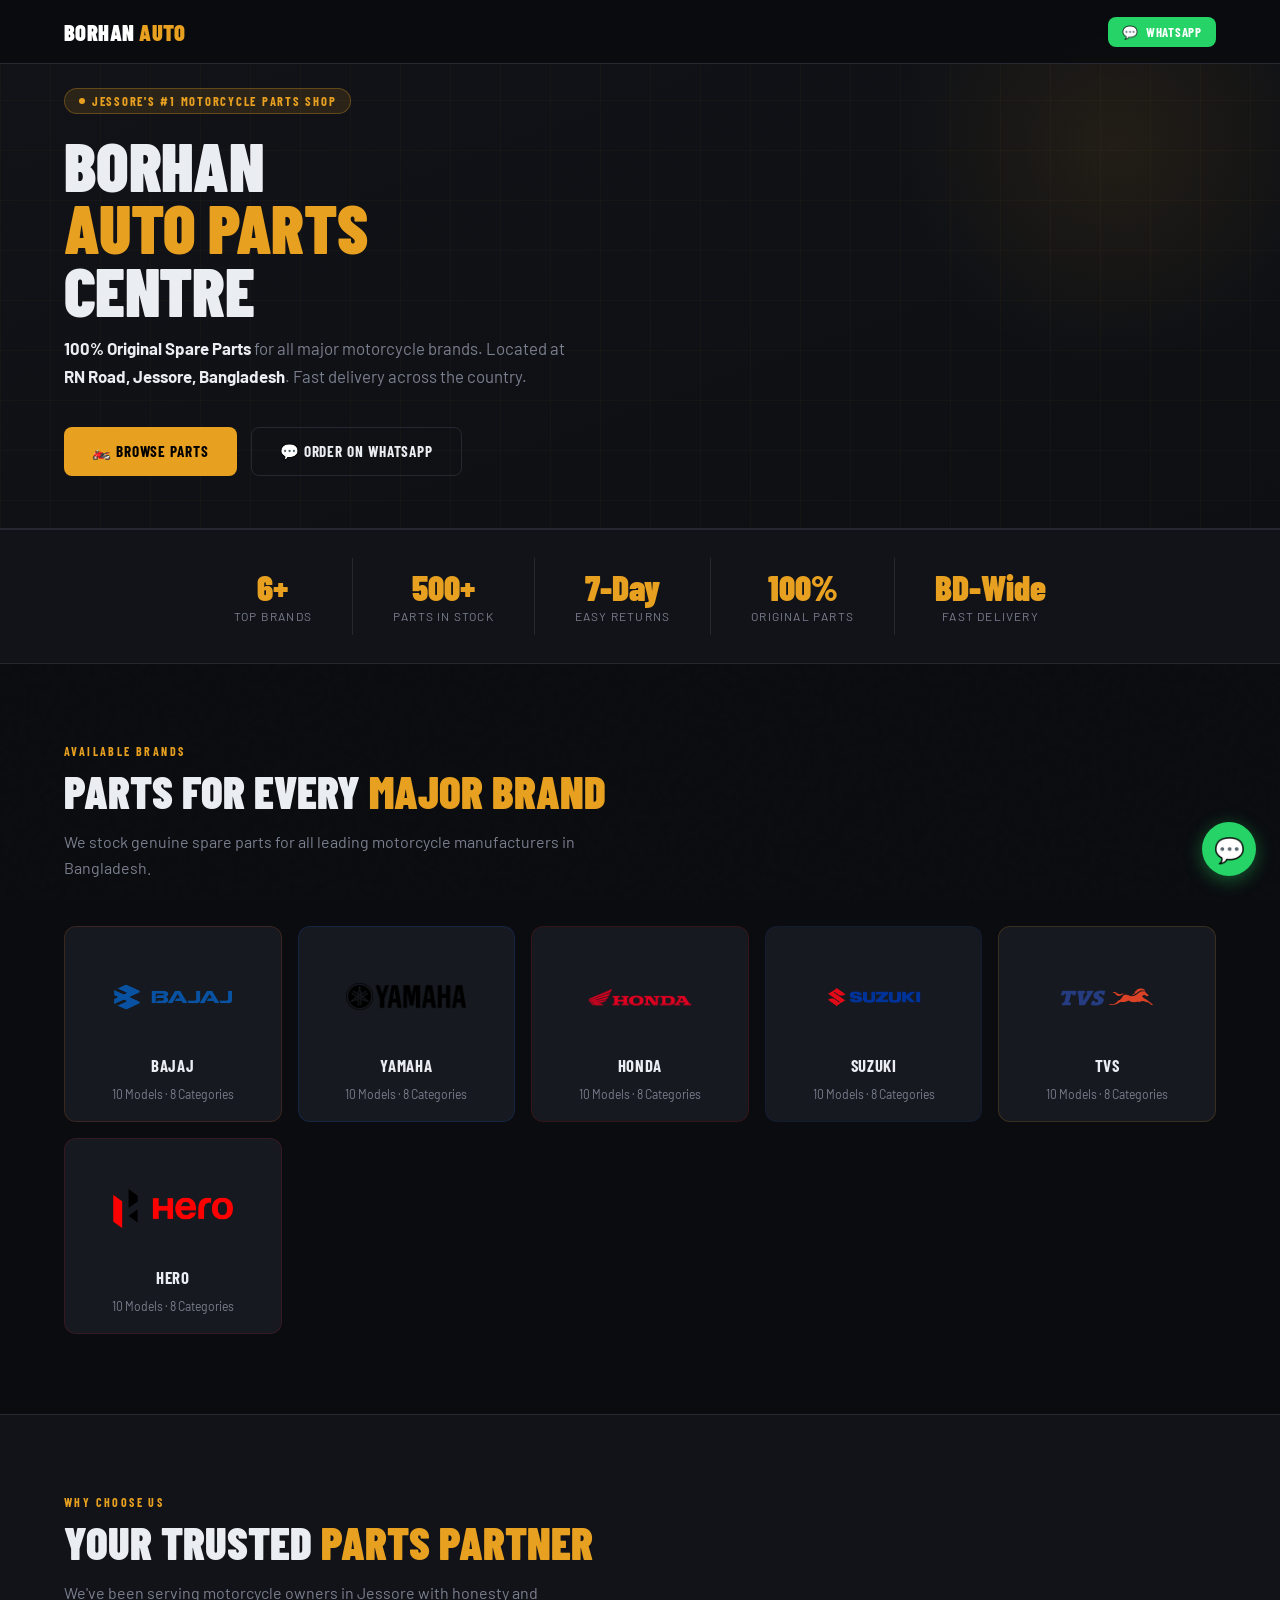
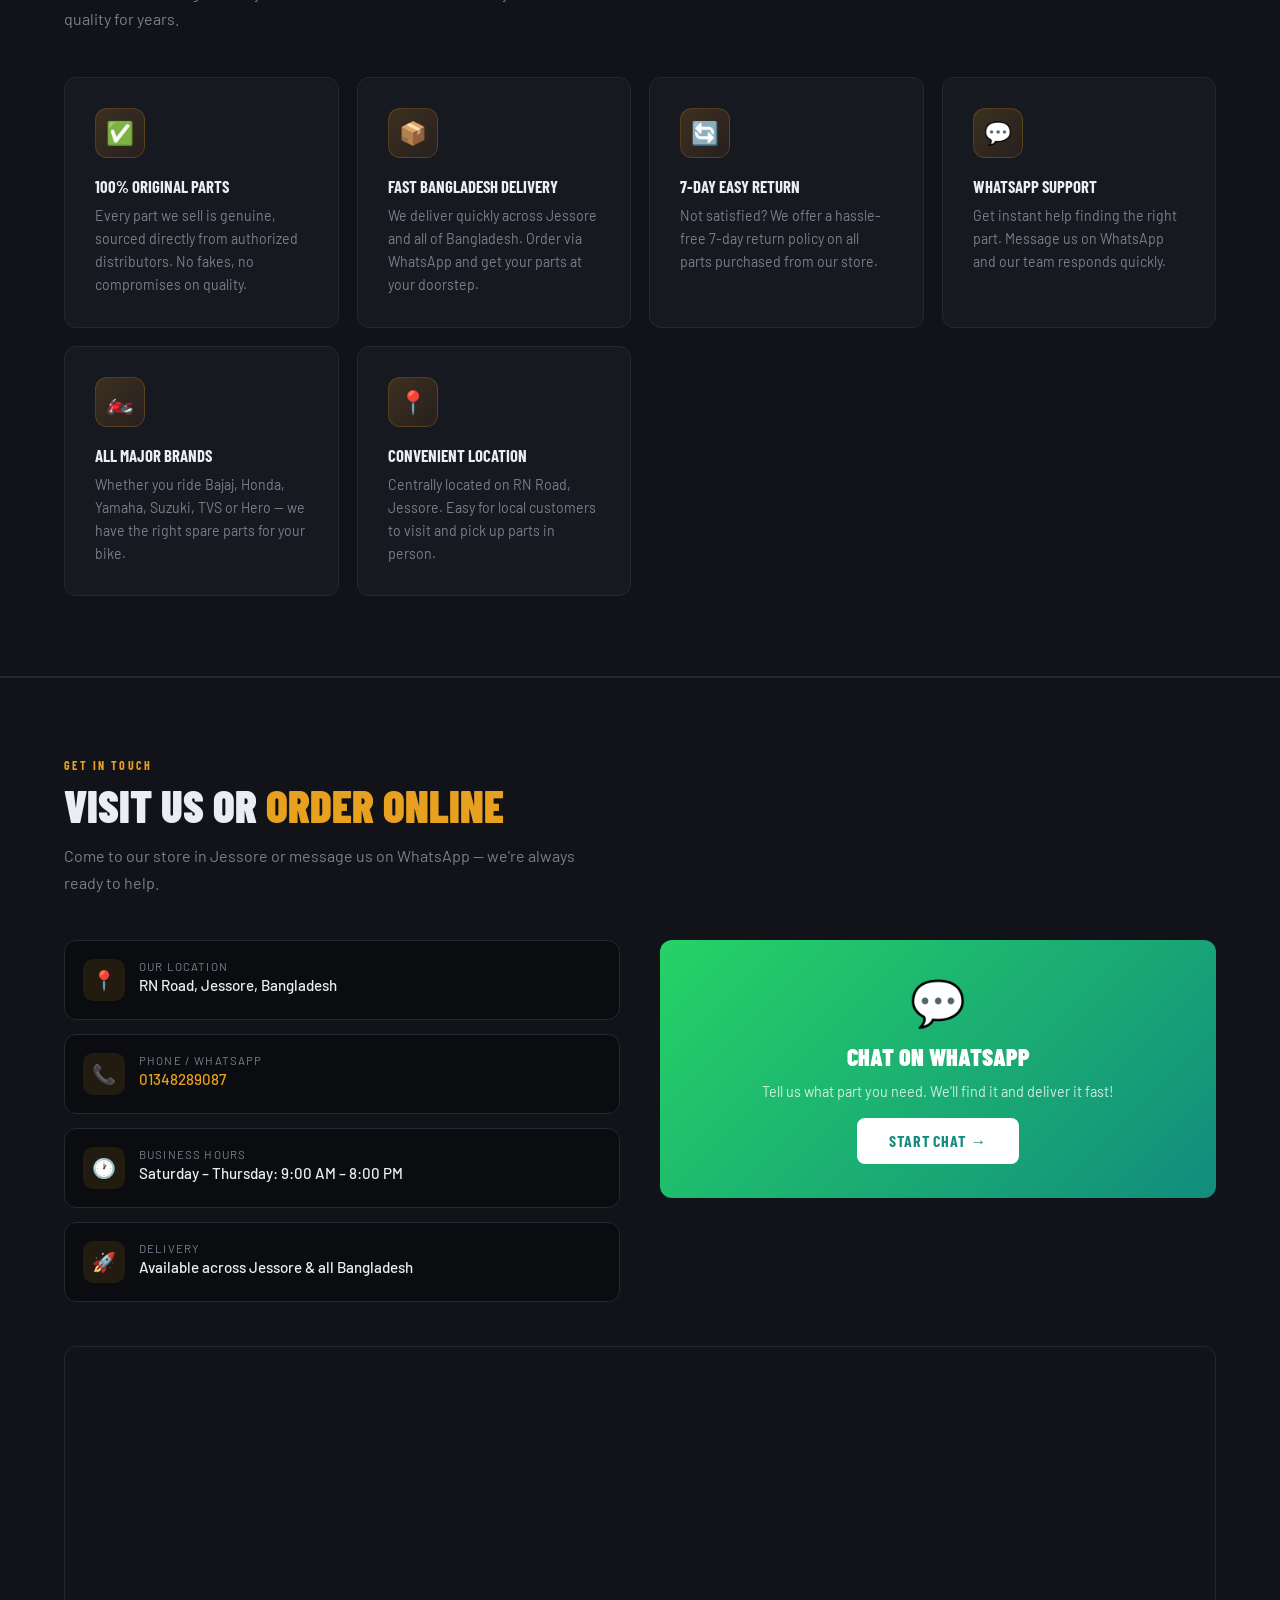
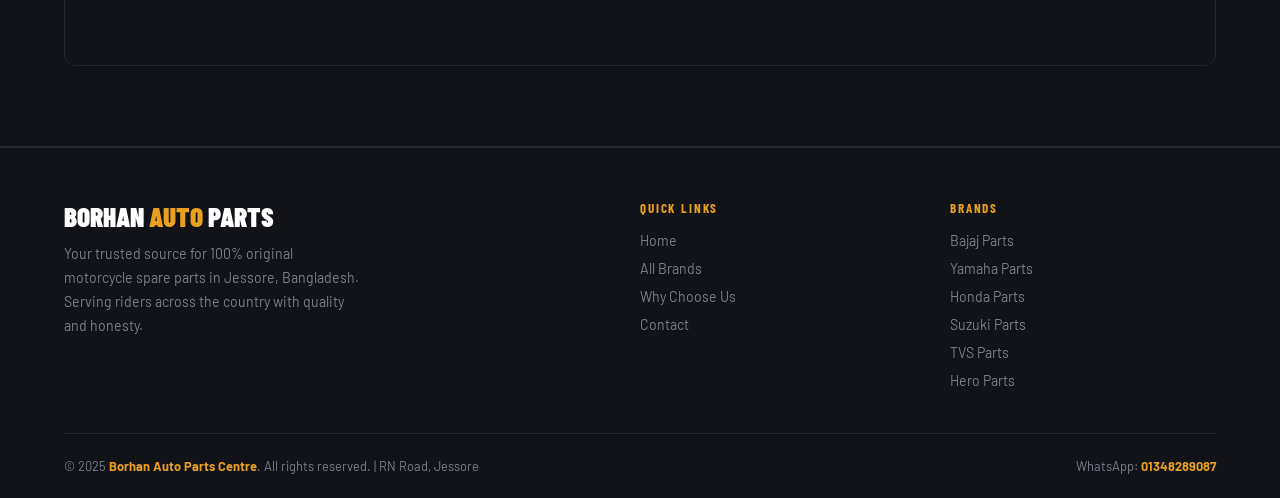
==== commit 1dcf0779: "Add files via upload" ====
--- a/index.html
+++ b/index.html
@@ -1,28 +1,226 @@
 <!DOCTYPE html>
-<html lang="en"><head><meta charset="utf-8"><meta name="viewport" content="width=device-width,initial-scale=1">
-<title>Motorcycle Spare Parts Jessore | Borhan Auto Parts Centre</title><meta name="description" content="Original motorcycle spare parts in Jessore for Bajaj, Yamaha, Honda, Suzuki, TVS, Hero. Order on WhatsApp 01348289087. Delivery all over Bangladesh.">
-<link rel="canonical" href="https://borhanauto.github.io/BorhanAuto/"><meta name="theme-color" content="#d62828">
-<meta property="og:type" content="website"><meta property="og:title" content="Motorcycle Spare Parts Jessore | Borhan Auto Parts Centre"><meta property="og:description" content="Original motorcycle spare parts in Jessore for Bajaj, Yamaha, Honda, Suzuki, TVS, Hero. Order on WhatsApp 01348289087. Delivery all over Bangladesh."><meta property="og:url" content="https://borhanauto.github.io/BorhanAuto/"><meta property="og:site_name" content="Borhan Auto Parts Centre"><meta property="og:locale" content="en_BD"><meta name="twitter:card" content="summary">
-<link rel="preconnect" href="https://fonts.googleapis.com"><link rel="preconnect" href="https://fonts.gstatic.com" crossorigin>
-<link href="https://fonts.googleapis.com/css2?family=Barlow+Condensed:wght@700;900&family=Barlow:wght@400;500;600&display=swap" rel="stylesheet">
-<link rel="stylesheet" href="/BorhanAuto/style.css">
-<script type="application/ld+json">{"@context": "https://schema.org", "@type": "AutoPartsStore", "@id": "https://borhanauto.github.io/BorhanAuto/#shop", "name": "Borhan Auto Parts Centre", "alternateName": "বোরহান অটো পার্টস সেন্টার", "url": "https://borhanauto.github.io/BorhanAuto/", "description": "100% original motorcycle spare parts for Bajaj, Yamaha, Honda, Suzuki, TVS, Hero in Jessore, Bangladesh. Delivery all over Bangladesh.", "telephone": "+8801348289087", "priceRange": "৳৳", "currenciesAccepted": "BDT", "paymentAccepted": "Cash, bKash, Nagad", "address": {"@type": "PostalAddress", "streetAddress": "R N Road (Ghora Goli)", "addressLocality": "Jessore", "addressRegion": "Khulna Division", "postalCode": "7400", "addressCountry": "BD"}, "geo": {"@type": "GeoCoordinates", "latitude": 23.1664, "longitude": 89.2126}, "openingHoursSpecification": [{"@type": "OpeningHoursSpecification", "dayOfWeek": ["Saturday", "Sunday", "Monday", "Tuesday", "Wednesday", "Thursday"], "opens": "09:00", "closes": "20:00"}], "areaServed": {"@type": "Country", "name": "Bangladesh"}, "sameAs": ["https://www.facebook.com/share/18snEQgrn2/", "https://www.instagram.com/borhanautoparts", "https://youtube.com/@borhan_auto_parts"]}</script>
-</head><body>
-<header><div class="w"><a class="logo" href="/BorhanAuto/">BORHAN <b>AUTO</b></a>
-<nav><a href="/BorhanAuto/#brands">Brands</a><a href="/BorhanAuto/#faq">FAQ</a><a href="/BorhanAuto/#contact">Contact</a><a class="btn" href="https://wa.me/8801348289087?text=Hello%2C%20I%20need%20a%20motorcycle%20spare%20part.">WhatsApp</a></nav></div></header>
-<main class="w"><section class="hero" style="border:0"><h1>Original Motorcycle Spare Parts in Jessore</h1>
-<p class="bn">বোরহান অটো পার্টস সেন্টার — যশোর</p>
-<p class="lead">100% genuine parts for Bajaj, Yamaha, Honda, Suzuki, TVS and Hero. Tell us your bike and part on WhatsApp, we reply with price and stock. Delivery all over Bangladesh.</p>
-<a class="btn" href="https://wa.me/8801348289087?text=Hello%2C%20I%20need%20a%20motorcycle%20spare%20part.">💬 Order on WhatsApp</a> <a class="btn o" href="#brands">Browse by brand</a></section>
-<section id="brands"><h2>Shop by brand</h2><div class="grid"><a class="card" href="/BorhanAuto/bajaj/"><h3>Bajaj</h3><small>10 models · spare parts</small></a><a class="card" href="/BorhanAuto/yamaha/"><h3>Yamaha</h3><small>10 models · spare parts</small></a><a class="card" href="/BorhanAuto/honda/"><h3>Honda</h3><small>10 models · spare parts</small></a><a class="card" href="/BorhanAuto/suzuki/"><h3>Suzuki</h3><small>10 models · spare parts</small></a><a class="card" href="/BorhanAuto/tvs/"><h3>TVS</h3><small>10 models · spare parts</small></a><a class="card" href="/BorhanAuto/hero/"><h3>Hero</h3><small>10 models · spare parts</small></a></div></section>
-<section><h2>Why Borhan Auto Parts</h2><div class="grid">
-<div class="card"><h3>100% original</h3><small>Genuine parts only, checked before they reach you.</small></div>
-<div class="card"><h3>Fast WhatsApp quotes</h3><small>Send the bike model and part. Get price and stock.</small></div>
-<div class="card"><h3>Delivery nationwide</h3><small>Steadfast Courier. Pay by bKash, Nagad or Cash on Delivery.</small></div></div></section>
-<section id="faq"><h2>Frequently asked questions</h2><details><summary>Are your motorcycle spare parts original?</summary><p>Yes. We sell 100% original, genuine spare parts. Ask us on WhatsApp for the part number and photo before you order.</p></details><details><summary>How do I order and pay?</summary><p>Message us on WhatsApp (01348289087) with your bike model and the part you need. We confirm price and stock, then you can pay by bKash, Nagad or Cash on Delivery.</p></details><details><summary>Do you deliver outside Jessore?</summary><p>Yes, we deliver all over Bangladesh by Steadfast Courier.</p></details><details><summary>Where is the shop and when is it open?</summary><p>R N Road (Ghora Goli), Jessore 7400. Open Saturday to Thursday, 9:00 AM to 8:00 PM.</p></details></section>
-<section id="contact"><h2>Visit or contact us</h2><p>R N Road (Ghora Goli), Jessore 7400, Bangladesh<br>Saturday–Thursday, 9:00 AM – 8:00 PM<br>WhatsApp / phone: <a href="tel:+8801348289087">01348289087</a></p><br>
-<a class="btn" href="https://wa.me/8801348289087?text=Hello%2C%20I%20need%20a%20motorcycle%20spare%20part.">💬 Chat on WhatsApp</a> <a class="btn o" href="https://www.google.com/maps/search/?api=1&query=Borhan+Auto+Parts+Centre+Jessore">Open in Google Maps</a></section></main>
-<footer><div class="w"><strong>Borhan Auto Parts Centre</strong> (বোরহান অটো পার্টস সেন্টার)<br>R N Road (Ghora Goli), Jessore 7400, Bangladesh · Open Saturday–Thursday, 9:00 AM – 8:00 PM<br>
-<a href="tel:+8801348289087">01348289087</a> · <a href="https://www.facebook.com/share/18snEQgrn2/">Facebook</a> · <a href="https://www.instagram.com/borhanautoparts">Instagram</a> · <a href="https://youtube.com/@borhan_auto_parts">YouTube</a></div></footer>
-<a class="btn fab" href="https://wa.me/8801348289087?text=Hello%2C%20I%20need%20a%20motorcycle%20spare%20part.">💬 Order on WhatsApp</a>
-</body></html>
+<html lang="en">
+<head>
+
+  <!-- ===== 1. CORE META TAGS ===== -->
+  <meta charset="UTF-8">
+  <meta name="viewport" content="width=device-width, initial-scale=1.0">
+  <meta http-equiv="X-UA-Compatible" content="IE=edge">
+
+  <title>Borhan Auto Parts Centre | Original Motorcycle Spare Parts – Jessore, Bangladesh</title>
+
+  <meta name="description"
+    content="Borhan Auto Parts Centre – Jessore's trusted supplier of 100% original motorcycle spare parts for Hero Honda, Yamaha, Bajaj, TVS &amp; Suzuki. Order via WhatsApp: 01348289087. Fast delivery across Bangladesh.">
+
+  <meta name="keywords"
+    content="motorcycle spare parts Jessore, original bike parts Bangladesh, Hero Honda parts Jessore, Yamaha spare parts Jessore, Bajaj parts Bangladesh, TVS parts Jessore, Suzuki motorcycle parts, বোরহান অটো পার্টস, মোটরসাইকেল যন্ত্রাংশ যশোর">
+
+  <meta name="author"       content="Borhan Auto Parts Centre">
+  <meta name="robots"       content="index, follow, max-snippet:-1, max-image-preview:large, max-video-preview:-1">
+  <meta name="googlebot"    content="index, follow">
+  <meta name="revisit-after" content="7 days">
+  <meta name="language"     content="en-BD">
+  <meta name="geo.region"   content="BD-D">
+  <meta name="geo.placename" content="Jessore, Khulna Division, Bangladesh">
+  <meta name="geo.position" content="23.1664;89.2126">
+  <meta name="ICBM"         content="23.1664, 89.2126">
+
+  <!-- ===== 2. CANONICAL URL ===== -->
+  <link rel="canonical" href="https://borhanauto.github.io/borhan.auto/">
+
+  <!-- ===== 3. OPEN GRAPH (Facebook / WhatsApp / LinkedIn) ===== -->
+  <meta property="og:type"        content="website">
+  <meta property="og:url"         content="https://borhanauto.github.io/borhan.auto/">
+  <meta property="og:title"       content="Borhan Auto Parts Centre | Original Motorcycle Spare Parts – Jessore">
+  <meta property="og:description" content="100% original motorcycle spare parts for Hero Honda, Yamaha, Bajaj, TVS &amp; Suzuki. Jessore's most trusted auto parts shop. Order on WhatsApp: 01348289087.">
+  <meta property="og:image"       content="https://borhanauto.github.io/borhan.auto/assets/og-image.jpg">
+  <meta property="og:image:width"  content="1200">
+  <meta property="og:image:height" content="630">
+  <meta property="og:image:alt"   content="Borhan Auto Parts Centre – Original Motorcycle Spare Parts Jessore Bangladesh">
+  <meta property="og:site_name"   content="Borhan Auto Parts Centre">
+  <meta property="og:locale"      content="en_BD">
+
+  <!-- ===== 4. TWITTER CARD ===== -->
+  <meta name="twitter:card"        content="summary_large_image">
+  <meta name="twitter:title"       content="Borhan Auto Parts Centre | Original Motorcycle Spare Parts – Jessore">
+  <meta name="twitter:description" content="100% original motorcycle parts for Hero Honda, Yamaha, Bajaj, TVS &amp; Suzuki. Order on WhatsApp: 01348289087.">
+  <meta name="twitter:image"       content="https://borhanauto.github.io/borhan.auto/assets/og-image.jpg">
+
+  <!-- ===== 5. FAVICON & APP ICONS ===== -->
+  <link rel="icon"             type="image/x-icon" href="/borhan.auto/favicon.ico">
+  <link rel="icon"             type="image/png" sizes="32x32" href="/borhan.auto/assets/favicon-32x32.png">
+  <link rel="icon"             type="image/png" sizes="16x16" href="/borhan.auto/assets/favicon-16x16.png">
+  <link rel="apple-touch-icon" sizes="180x180"  href="/borhan.auto/assets/apple-touch-icon.png">
+  <link rel="manifest"         href="/borhan.auto/site.webmanifest">
+  <meta name="theme-color"     content="#d62828">
+
+  <!-- ===== 6. SITEMAP & PRECONNECT ===== -->
+  <link rel="sitemap" type="application/xml" title="Sitemap" href="/borhan.auto/sitemap.xml">
+  <link rel="preconnect" href="https://fonts.googleapis.com">
+  <link rel="dns-prefetch" href="https://www.google-analytics.com">
+
+  <!-- ===== 7. STRUCTURED DATA – LOCAL BUSINESS (JSON-LD) ===== -->
+  <script type="application/ld+json">
+  {
+    "@context": "https://schema.org",
+    "@type": "AutoPartsStore",
+    "name": "Borhan Auto Parts Centre",
+    "alternateName": "বোরহান অটো পার্টস সেন্টার",
+    "url": "https://borhanauto.github.io/borhan.auto/",
+    "logo": "https://borhanauto.github.io/borhan.auto/assets/logo.png",
+    "image": "https://borhanauto.github.io/borhan.auto/assets/og-image.jpg",
+    "description": "100% original motorcycle spare parts for Hero Honda, Yamaha, Bajaj, TVS and Suzuki motorcycles. Located in Jessore, Bangladesh.",
+    "telephone": "+8801348289087",
+    "contactPoint": [
+      {
+        "@type": "ContactPoint",
+        "telephone": "+8801348289087",
+        "contactType": "customer service",
+        "contactOption": "TollFree",
+        "availableLanguage": ["Bengali", "English"],
+        "areaServed": "BD"
+      }
+    ],
+    "address": {
+      "@type": "PostalAddress",
+      "streetAddress": "RN Road, Jessore",
+      "addressLocality": "Jessore",
+      "addressRegion": "Khulna Division",
+      "postalCode": "7400",
+      "addressCountry": "BD"
+    },
+    "geo": {
+      "@type": "GeoCoordinates",
+      "latitude": 23.1664,
+      "longitude": 89.2126
+    },
+    "openingHoursSpecification": [
+      {
+        "@type": "OpeningHoursSpecification",
+        "dayOfWeek": ["Monday","Tuesday","Wednesday","Thursday","Saturday","Sunday"],
+        "opens": "09:00",
+        "closes": "21:00"
+      }
+    ],
+    "hasOfferCatalog": {
+      "@type": "OfferCatalog",
+      "name": "Motorcycle Spare Parts",
+      "itemListElement": [
+        { "@type": "OfferCatalog", "name": "Hero Honda Spare Parts" },
+        { "@type": "OfferCatalog", "name": "Yamaha Spare Parts"     },
+        { "@type": "OfferCatalog", "name": "Bajaj Spare Parts"      },
+        { "@type": "OfferCatalog", "name": "TVS Spare Parts"        },
+        { "@type": "OfferCatalog", "name": "Suzuki Spare Parts"     }
+      ]
+    },
+    "priceRange": "৳৳",
+    "currenciesAccepted": "BDT",
+    "paymentAccepted": "Cash, bKash, Nagad",
+    "sameAs": [
+      "https://wa.me/8801348289087",
+      "https://www.facebook.com/share/18snEQgrn2/",
+      "https://www.instagram.com/borhanautoparts",
+      "https://youtube.com/@borhan_auto_parts"
+    ]
+  }
+  </script>
+
+  <!-- ===== 8. STRUCTURED DATA – BREADCRUMB ===== -->
+  <script type="application/ld+json">
+  {
+    "@context": "https://schema.org",
+    "@type": "BreadcrumbList",
+    "itemListElement": [
+      {
+        "@type": "ListItem",
+        "position": 1,
+        "name": "Home",
+        "item": "https://borhanauto.github.io/borhan.auto/"
+      },
+      {
+        "@type": "ListItem",
+        "position": 2,
+        "name": "Motorcycle Parts",
+        "item": "https://borhanauto.github.io/borhan.auto/#products"
+      }
+    ]
+  }
+  </script>
+
+  <!-- ===== 9. STRUCTURED DATA – FAQ ===== -->
+  <script type="application/ld+json">
+  {
+    "@context": "https://schema.org",
+    "@type": "FAQPage",
+    "mainEntity": [
+      {
+        "@type": "Question",
+        "name": "Are all motorcycle spare parts at Borhan Auto Parts Centre original?",
+        "acceptedAnswer": {
+          "@type": "Answer",
+          "text": "Yes. Borhan Auto Parts Centre sells only 100% original, authentic spare parts for all major motorcycle brands including Hero Honda, Yamaha, Bajaj, TVS, and Suzuki."
+        }
+      },
+      {
+        "@type": "Question",
+        "name": "How can I order motorcycle spare parts from Borhan Auto Parts Centre?",
+        "acceptedAnswer": {
+          "@type": "Answer",
+          "text": "You can order directly via WhatsApp at +8801348289087. We deliver across Bangladesh."
+        }
+      },
+      {
+        "@type": "Question",
+        "name": "Where is Borhan Auto Parts Centre located?",
+        "acceptedAnswer": {
+          "@type": "Answer",
+          "text": "We are located at RN Road, Jessore, Khulna Division, Bangladesh."
+        }
+      },
+      {
+        "@type": "Question",
+        "name": "Which motorcycle brands do you stock spare parts for?",
+        "acceptedAnswer": {
+          "@type": "Answer",
+          "text": "We stock original spare parts for Hero Honda, Yamaha, Bajaj, TVS, and Suzuki motorcycles."
+        }
+      }
+    ]
+  }
+  </script>
+
+  <!-- ===== 10. FONTS ===== -->
+  <link rel="preconnect" href="https://fonts.googleapis.com">
+  <link
+    href="https://fonts.googleapis.com/css2?family=Barlow+Condensed:wght@400;600;700;900&family=Barlow:wght@300;400;500;600&display=swap"
+    rel="stylesheet">
+
+  <!-- ===== 11. STYLESHEET ===== -->
+  <link rel="stylesheet" href="style.css">
+
+</head>
+<body>
+
+  <!-- NAV -->
+  <nav>
+    <a class="logo" onclick="goHome()">BORHAN <span>AUTO</span></a>
+    <div class="breadcrumb" id="breadcrumb"></div>
+    <a class="nav-wa" href="https://wa.me/8801348289087" target="_blank">💬 <span>WhatsApp</span></a>
+  </nav>
+
+  <!-- PAGES (rendered dynamically by script.js) -->
+  <div class="page active" id="pg-home"></div>
+  <div class="page" id="pg-brands"></div>
+  <div class="page" id="pg-models"></div>
+  <div class="page" id="pg-categories"></div>
+  <div class="page" id="pg-parts"></div>
+  <div class="page" id="pg-product"></div>
+
+  <!-- FLOATING WHATSAPP BUTTON -->
+  <a class="float-wa" href="https://wa.me/8801348289087" target="_blank" title="Order on WhatsApp">💬</a>
+
+  <!-- ===== JAVASCRIPT ===== -->
+  <script src="script.js"></script>
+
+</body>
+</html>
--- a/style.css
+++ b/style.css
@@ -0,0 +1,1444 @@
+/* ══════════════════════════════════════════════
+   BORHAN AUTO PARTS CENTRE — style.css
+   ══════════════════════════════════════════════ */
+
+/* ══ RESET & CSS VARIABLES ══ */
+*, *::before, *::after {
+  box-sizing: border-box;
+  margin: 0;
+  padding: 0;
+}
+
+html {
+  scroll-behavior: smooth;
+}
+
+:root {
+  --bg:    #0a0c0f;
+  --sur:   #111318;
+  --card:  #16191f;
+  --bor:   #252830;
+  --acc:   #e8a020;
+  --acc2:  #ff6b2b;
+  --tx:    #eaedf2;
+  --mu:    #7a7f8e;
+  --green: #2ecc71;
+  --rad:   12px;
+  --fh:    'Barlow Condensed', sans-serif;
+  --fb:    'Barlow', sans-serif;
+}
+
+/* ══ BASE ══ */
+body {
+  background: var(--bg);
+  color: var(--tx);
+  font-family: var(--fb);
+  overflow-x: hidden;
+  min-height: 100vh;
+}
+
+/* Noise texture overlay */
+body::before {
+  content: '';
+  position: fixed;
+  inset: 0;
+  opacity: .4;
+  pointer-events: none;
+  z-index: 0;
+  background-image: url("data:image/svg+xml,%3Csvg viewBox='0 0 200 200' xmlns='http://www.w3.org/2000/svg'%3E%3Cfilter id='n'%3E%3CfeTurbulence type='fractalNoise' baseFrequency='0.65' numOctaves='3' stitchTiles='stitch'/%3E%3C/filter%3E%3Crect width='100%25' height='100%25' filter='url(%23n)' opacity='0.04'/%3E%3C/svg%3E");
+}
+
+/* ══ PAGES ══ */
+.page {
+  position: relative;
+  z-index: 1;
+  display: none;
+  min-height: 100vh;
+}
+
+.page.active {
+  display: block;
+}
+
+.fade-in {
+  animation: fadeUp .35s ease both;
+}
+
+@keyframes fadeUp {
+  from { opacity: 0; transform: translateY(16px); }
+  to   { opacity: 1; transform: translateY(0); }
+}
+
+/* ══ NAV ══ */
+nav {
+  position: fixed;
+  top: 0;
+  left: 0;
+  right: 0;
+  z-index: 999;
+  height: 64px;
+  background: rgba(10, 12, 15, .96);
+  backdrop-filter: blur(20px);
+  border-bottom: 1px solid var(--bor);
+  display: flex;
+  align-items: center;
+  justify-content: space-between;
+  padding: 0 5%;
+  gap: 12px;
+}
+
+.logo {
+  font-family: var(--fh);
+  font-weight: 900;
+  font-size: 1.4rem;
+  color: #fff;
+  cursor: pointer;
+  letter-spacing: .02em;
+  text-decoration: none;
+  flex-shrink: 0;
+}
+
+.logo span {
+  color: var(--acc);
+}
+
+.breadcrumb {
+  display: flex;
+  align-items: center;
+  gap: 6px;
+  flex: 1;
+  flex-wrap: wrap;
+  overflow: hidden;
+}
+
+.crumb {
+  font-family: var(--fh);
+  font-size: .78rem;
+  font-weight: 600;
+  letter-spacing: .06em;
+  text-transform: uppercase;
+  color: var(--mu);
+  cursor: pointer;
+  background: none;
+  border: none;
+  padding: 0;
+  transition: color .2s;
+  white-space: nowrap;
+}
+
+.crumb:hover,
+.crumb.cur {
+  color: var(--acc);
+}
+
+.sep {
+  color: var(--bor);
+  font-size: .85rem;
+  flex-shrink: 0;
+}
+
+.nav-wa {
+  display: inline-flex;
+  align-items: center;
+  gap: 7px;
+  background: #25D366;
+  color: #fff;
+  font-family: var(--fh);
+  font-weight: 700;
+  font-size: .8rem;
+  letter-spacing: .06em;
+  text-transform: uppercase;
+  padding: 7px 14px;
+  border-radius: 8px;
+  text-decoration: none;
+  transition: all .2s;
+  white-space: nowrap;
+  flex-shrink: 0;
+}
+
+.nav-wa:hover {
+  background: #1db85a;
+  transform: translateY(-1px);
+}
+
+/* ══ HERO ══ */
+.hero {
+  padding: 88px 5% 52px;
+  position: relative;
+  overflow: hidden;
+  border-bottom: 1px solid var(--bor);
+}
+
+.hero-grid {
+  position: absolute;
+  inset: 0;
+  pointer-events: none;
+  background-image:
+    linear-gradient(rgba(232, 160, 32, .035) 1px, transparent 1px),
+    linear-gradient(90deg, rgba(232, 160, 32, .035) 1px, transparent 1px);
+  background-size: 50px 50px;
+}
+
+.hero-glow {
+  position: absolute;
+  top: -80px;
+  right: -60px;
+  width: 450px;
+  height: 450px;
+  border-radius: 50%;
+  background: radial-gradient(circle, rgba(232, 160, 32, .09) 0%, transparent 70%);
+  pointer-events: none;
+}
+
+.hero-inner {
+  position: relative;
+  z-index: 1;
+  max-width: 680px;
+}
+
+.tag {
+  display: inline-flex;
+  align-items: center;
+  gap: 7px;
+  background: rgba(232, 160, 32, .12);
+  border: 1px solid rgba(232, 160, 32, .3);
+  color: var(--acc);
+  font-family: var(--fh);
+  font-size: .78rem;
+  font-weight: 700;
+  letter-spacing: .14em;
+  text-transform: uppercase;
+  padding: 5px 14px;
+  border-radius: 100px;
+  margin-bottom: 20px;
+}
+
+.dot {
+  width: 6px;
+  height: 6px;
+  border-radius: 50%;
+  background: var(--acc);
+  animation: pulse 1.5s infinite;
+  flex-shrink: 0;
+}
+
+@keyframes pulse {
+  0%,  100% { opacity: 1;  transform: scale(1); }
+  50%        { opacity: .4; transform: scale(1.6); }
+}
+
+h1 {
+  font-family: var(--fh);
+  font-weight: 900;
+  font-size: clamp(2.2rem, 6vw, 4.2rem);
+  line-height: .93;
+  text-transform: uppercase;
+  margin-bottom: 14px;
+  letter-spacing: -.01em;
+}
+
+h1 em {
+  font-style: normal;
+  color: var(--acc);
+  display: block;
+}
+
+.hero-sub {
+  color: var(--mu);
+  font-size: 1.05rem;
+  max-width: 520px;
+  margin-bottom: 36px;
+  line-height: 1.65;
+}
+
+.hero-sub strong {
+  color: var(--tx);
+}
+
+.hero-btns {
+  display: flex;
+  gap: 14px;
+  flex-wrap: wrap;
+}
+
+.btn-primary {
+  display: inline-flex;
+  align-items: center;
+  gap: 9px;
+  background: var(--acc);
+  color: #000;
+  font-family: var(--fh);
+  font-weight: 700;
+  font-size: .95rem;
+  letter-spacing: .06em;
+  text-transform: uppercase;
+  padding: 14px 28px;
+  border-radius: 8px;
+  text-decoration: none;
+  border: none;
+  cursor: pointer;
+  transition: all .2s;
+}
+
+.btn-primary:hover {
+  background: #f5b030;
+  transform: translateY(-2px);
+  box-shadow: 0 8px 28px rgba(232, 160, 32, .3);
+}
+
+.btn-outline {
+  display: inline-flex;
+  align-items: center;
+  gap: 9px;
+  background: transparent;
+  color: var(--tx);
+  font-family: var(--fh);
+  font-weight: 700;
+  font-size: .95rem;
+  letter-spacing: .06em;
+  text-transform: uppercase;
+  padding: 14px 28px;
+  border-radius: 8px;
+  text-decoration: none;
+  border: 1.5px solid var(--bor);
+  cursor: pointer;
+  transition: all .2s;
+}
+
+.btn-outline:hover {
+  border-color: var(--acc);
+  color: var(--acc);
+  transform: translateY(-2px);
+}
+
+/* ══ STATS STRIP ══ */
+.stats-strip {
+  background: var(--sur);
+  border-top: 1px solid var(--bor);
+  border-bottom: 1px solid var(--bor);
+  padding: 28px 5%;
+  display: flex;
+  justify-content: center;
+  gap: 0;
+  flex-wrap: wrap;
+}
+
+.stat-item {
+  text-align: center;
+  padding: 12px 40px;
+  border-right: 1px solid var(--bor);
+}
+
+.stat-item:last-child {
+  border-right: none;
+}
+
+.stat-num {
+  font-family: var(--fh);
+  font-weight: 900;
+  font-size: 2.2rem;
+  color: var(--acc);
+  line-height: 1;
+}
+
+.stat-label {
+  font-size: .75rem;
+  color: var(--mu);
+  letter-spacing: .1em;
+  text-transform: uppercase;
+  margin-top: 4px;
+}
+
+/* ══ SECTIONS ══ */
+section {
+  padding: 80px 5%;
+  position: relative;
+  z-index: 1;
+}
+
+.sec-label {
+  font-family: var(--fh);
+  font-size: .75rem;
+  font-weight: 700;
+  letter-spacing: .2em;
+  text-transform: uppercase;
+  color: var(--acc);
+  margin-bottom: 10px;
+}
+
+h2 {
+  font-family: var(--fh);
+  font-weight: 900;
+  font-size: clamp(1.8rem, 4vw, 2.8rem);
+  text-transform: uppercase;
+  line-height: 1.05;
+  margin-bottom: 14px;
+}
+
+h2 span {
+  color: var(--acc);
+}
+
+.sec-desc {
+  color: var(--mu);
+  max-width: 520px;
+  margin-bottom: 44px;
+  font-size: 1rem;
+  line-height: 1.65;
+}
+
+/* ══ BRAND CARDS (homepage) ══ */
+.brands-grid {
+  display: grid;
+  grid-template-columns: repeat(auto-fill, minmax(190px, 1fr));
+  gap: 16px;
+}
+
+/* Brand card container */
+.brand-card {
+  background: var(--card);
+  border: 1.5px solid var(--bor);
+  border-radius: var(--rad);
+  padding: 20px 18px;        /* slightly reduced padding */
+  cursor: pointer;
+  text-align: center;
+  transition: all .25s;
+  position: relative;
+  overflow: hidden;
+
+  /* Flex layout for image + text */
+  display: flex;
+  flex-direction: column;     /* stack image on top */
+  align-items: center;        /* center horizontally */
+  justify-content: flex-start;/* top-align content */
+  gap: 8px;                   /* spacing between image and text */
+}
+
+/* Brand image */
+.brand-card img.card-img {
+  width: auto;               /* auto width for proportional scaling */
+  max-width: 120px;          /* prevents image from being too wide */
+  height: 100px;             /* consistent height for all brand images */
+  object-fit: contain;       /* maintain aspect ratio, no stretching */
+  display: block;
+}
+.brand-card:hover {
+  transform: translateY(-5px);
+}
+
+.brand-card .bar {
+  position: absolute;
+  bottom: 0;
+  left: 0;
+  right: 0;
+  height: 3px;
+  background: linear-gradient(90deg, var(--acc), var(--acc2));
+  transform: scaleX(0);
+  transform-origin: left;
+  transition: transform .3s;
+}
+
+.brand-card:hover .bar {
+  transform: scaleX(1);
+}
+
+.card-emoji {
+  font-size: 2.6rem;
+  display: block;
+  margin-bottom: 12px;
+}
+
+.card-title {
+  font-family: var(--fh);
+  font-weight: 700;
+  font-size: 1.05rem;
+  text-transform: uppercase;
+  letter-spacing: .04em;
+}
+
+.card-sub {
+  font-size: .76rem;
+  color: var(--mu);
+  margin-top: 4px;
+}
+
+/* ══ WHY US ══ */
+.why-grid {
+  display: grid;
+  grid-template-columns: repeat(auto-fill, minmax(260px, 1fr));
+  gap: 18px;
+}
+
+.why-card {
+  background: var(--card);
+  border: 1.5px solid var(--bor);
+  border-radius: var(--rad);
+  padding: 30px;
+  transition: transform .2s;
+}
+
+.why-card:hover {
+  transform: translateY(-3px);
+}
+
+.why-icon {
+  width: 50px;
+  height: 50px;
+  border-radius: 12px;
+  background: linear-gradient(135deg, rgba(232, 160, 32, .18), rgba(255, 107, 43, .08));
+  border: 1px solid rgba(232, 160, 32, .2);
+  display: flex;
+  align-items: center;
+  justify-content: center;
+  font-size: 1.4rem;
+  margin-bottom: 18px;
+}
+
+.why-title {
+  font-family: var(--fh);
+  font-weight: 700;
+  font-size: 1.05rem;
+  text-transform: uppercase;
+  margin-bottom: 8px;
+}
+
+.why-desc {
+  font-size: .88rem;
+  color: var(--mu);
+  line-height: 1.65;
+}
+
+/* ══ CONTACT ══ */
+.contact-sec {
+  background: var(--sur);
+  border-top: 1px solid var(--bor);
+  border-bottom: 1px solid var(--bor);
+}
+
+.contact-grid {
+  display: grid;
+  grid-template-columns: 1fr 1fr;
+  gap: 40px;
+  align-items: start;
+}
+
+@media (max-width: 700px) {
+  .contact-grid { grid-template-columns: 1fr; }
+}
+
+.contact-items {
+  display: flex;
+  flex-direction: column;
+  gap: 14px;
+}
+
+.contact-item {
+  display: flex;
+  align-items: flex-start;
+  gap: 14px;
+  padding: 18px;
+  background: var(--bg);
+  border: 1px solid var(--bor);
+  border-radius: var(--rad);
+}
+
+.ci-icon {
+  width: 42px;
+  height: 42px;
+  background: rgba(232, 160, 32, .1);
+  border-radius: 10px;
+  display: flex;
+  align-items: center;
+  justify-content: center;
+  font-size: 1.2rem;
+  flex-shrink: 0;
+}
+
+.ci-lbl {
+  font-size: .72rem;
+  color: var(--mu);
+  text-transform: uppercase;
+  letter-spacing: .1em;
+  margin-bottom: 3px;
+}
+
+.ci-val {
+  font-size: .95rem;
+  font-weight: 500;
+}
+
+.ci-val a {
+  color: var(--acc);
+  text-decoration: none;
+}
+
+.wa-box {
+  background: linear-gradient(135deg, #25D366, #128C7E);
+  border-radius: var(--rad);
+  padding: 34px;
+  display: flex;
+  flex-direction: column;
+  align-items: center;
+  text-align: center;
+  gap: 12px;
+}
+
+.wa-box-icon   { font-size: 2.8rem; }
+
+.wa-box-title {
+  font-family: var(--fh);
+  font-weight: 900;
+  font-size: 1.5rem;
+  text-transform: uppercase;
+  color: #fff;
+}
+
+.wa-box-sub {
+  color: rgba(255, 255, 255, .8);
+  font-size: .9rem;
+}
+
+.wa-box-btn {
+  display: inline-flex;
+  align-items: center;
+  gap: 9px;
+  background: #fff;
+  color: #128C7E;
+  font-family: var(--fh);
+  font-weight: 700;
+  font-size: 1rem;
+  text-transform: uppercase;
+  letter-spacing: .06em;
+  padding: 13px 32px;
+  border-radius: 8px;
+  text-decoration: none;
+  transition: all .2s;
+  margin-top: 6px;
+}
+
+.wa-box-btn:hover {
+  background: #f0fff4;
+  transform: translateY(-2px);
+  box-shadow: 0 6px 20px rgba(0, 0, 0, .2);
+}
+
+.map-wrap {
+  border-radius: var(--rad);
+  overflow: hidden;
+  border: 1px solid var(--bor);
+  height: 320px;
+  margin-top: 44px;
+}
+
+.map-wrap iframe {
+  width: 100%;
+  height: 100%;
+  border: none;
+  filter: invert(90%) hue-rotate(180deg);
+}
+
+/* ══ FOOTER ══ */
+footer {
+  background: var(--sur);
+  border-top: 1px solid var(--bor);
+  padding: 52px 5% 24px;
+}
+
+.footer-grid {
+  display: grid;
+  grid-template-columns: 2fr 1fr 1fr;
+  gap: 44px;
+  padding-bottom: 44px;
+  border-bottom: 1px solid var(--bor);
+  margin-bottom: 24px;
+}
+
+@media (max-width: 680px) {
+  .footer-grid { grid-template-columns: 1fr; gap: 28px; }
+}
+
+.footer-logo {
+  font-family: var(--fh);
+  font-weight: 900;
+  font-size: 1.7rem;
+  text-transform: uppercase;
+  color: #fff;
+  margin-bottom: 10px;
+}
+
+.footer-logo span {
+  color: var(--acc);
+}
+
+.footer-desc {
+  color: var(--mu);
+  font-size: .88rem;
+  line-height: 1.7;
+  max-width: 300px;
+}
+
+.footer-col-title {
+  font-family: var(--fh);
+  font-weight: 700;
+  font-size: .82rem;
+  letter-spacing: .14em;
+  text-transform: uppercase;
+  color: var(--acc);
+  margin-bottom: 14px;
+}
+
+.footer-links {
+  list-style: none;
+  display: flex;
+  flex-direction: column;
+  gap: 9px;
+}
+
+.footer-links a,
+.footer-links button {
+  color: var(--mu);
+  text-decoration: none;
+  font-size: .88rem;
+  transition: color .2s;
+  background: none;
+  border: none;
+  cursor: pointer;
+  padding: 0;
+  text-align: left;
+  font-family: var(--fb);
+}
+
+.footer-links a:hover,
+.footer-links button:hover {
+  color: var(--tx);
+}
+
+.footer-bottom {
+  display: flex;
+  justify-content: space-between;
+  align-items: center;
+  flex-wrap: wrap;
+  gap: 10px;
+}
+
+.footer-copy {
+  font-size: .8rem;
+  color: var(--mu);
+}
+
+.footer-copy strong {
+  color: var(--acc);
+}
+
+/* ══ INNER PAGES ══ */
+.inner-page {
+  padding-top: 64px;
+}
+
+.inner-hero {
+  padding: 48px 5% 40px;
+  position: relative;
+  overflow: hidden;
+  border-bottom: 1px solid var(--bor);
+}
+
+.inner-hero-grid {
+  position: absolute;
+  inset: 0;
+  pointer-events: none;
+  background-image:
+    linear-gradient(rgba(232, 160, 32, .03) 1px, transparent 1px),
+    linear-gradient(90deg, rgba(232, 160, 32, .03) 1px, transparent 1px);
+  background-size: 50px 50px;
+}
+
+.inner-hero-inner {
+  position: relative;
+  z-index: 1;
+}
+
+.pgrid {
+  display: grid;
+  gap: 14px;
+  padding: 32px 5%;
+}
+
+.pgrid-3 { grid-template-columns: repeat(auto-fill, minmax(200px, 1fr)); }
+.pgrid-4 { grid-template-columns: repeat(auto-fill, minmax(185px, 1fr)); }
+.pgrid-5 { grid-template-columns: repeat(auto-fill, minmax(170px, 1fr)); }
+
+/* ══ MODEL CARD ══ */
+.model-card {
+  background: var(--card);
+  border: 1.5px solid var(--bor);
+  border-radius: var(--rad);
+  padding: 22px 16px;
+  cursor: pointer;
+  text-align: center;
+  transition: all .25s;
+  position: relative;
+  overflow: hidden;
+}
+
+.model-card:hover {
+  transform: translateY(-4px);
+}
+
+.model-card .bar {
+  position: absolute;
+  bottom: 0;
+  left: 0;
+  right: 0;
+  height: 3px;
+  transform: scaleX(0);
+  transform-origin: left;
+  transition: transform .3s;
+}
+
+.model-card:hover .bar {
+  transform: scaleX(1);
+}
+
+/* ══ CAT CARD ══ */
+.cat-card {
+  background: var(--card);
+  border: 1.5px solid var(--bor);
+  border-radius: var(--rad);
+  padding: 18px 16px;
+  cursor: pointer;
+  display: flex;
+  align-items: center;
+  gap: 13px;
+  transition: all .25s;
+}
+.cat-image-box {
+  width: 64px;
+  height: 64px;
+  border-radius: 10px;
+  overflow: hidden;
+  flex-shrink: 0;
+  background: #222;
+}
+
+.cat-image-box img {
+  width: 100%;
+  height: 100%;
+  object-fit: contain;
+  display: block;
+}
+.cat-card:hover {
+  transform: translateY(-3px);
+}
+
+.cat-icon-box {
+  width: 44px;
+  height: 44px;
+  border-radius: 10px;
+  background: rgba(232, 160, 32, .12);
+  display: flex;
+  align-items: center;
+  justify-content: center;
+  font-size: 1.35rem;
+  flex-shrink: 0;
+}
+
+.cat-name {
+  font-family: var(--fh);
+  font-weight: 700;
+  font-size: .95rem;
+  text-transform: uppercase;
+}
+
+.cat-count {
+  font-size: .75rem;
+  color: var(--mu);
+  margin-top: 2px;
+}
+
+/* ══ SEARCH ══ */
+.search-wrap {
+  padding: 18px 5% 0;
+}
+
+.search-wrap input {
+  width: 100%;
+  max-width: 420px;
+  background: var(--sur);
+  border: 1.5px solid var(--bor);
+  border-radius: 8px;
+  color: var(--tx);
+  font-family: var(--fb);
+  font-size: .95rem;
+  padding: 10px 14px;
+  outline: none;
+  transition: border-color .2s;
+}
+
+.search-wrap input:focus {
+  border-color: var(--acc);
+}
+
+/* ══ PART CARD ══ */
+.part-card {
+  background: var(--card);
+  border: 1.5px solid var(--bor);
+  border-radius: var(--rad);
+  padding: 16px;
+  cursor: pointer;
+  transition: all .25s;
+}
+
+.part-card:hover {
+  transform: translateY(-3px);
+}
+
+.pt-top {
+  display: flex;
+  justify-content: space-between;
+  align-items: flex-start;
+  margin-bottom: 8px;
+}
+
+.pt-name {
+  font-family: var(--fh);
+  font-weight: 700;
+  font-size: .92rem;
+  text-transform: uppercase;
+  letter-spacing: .03em;
+  flex: 1;
+  margin-right: 7px;
+  line-height: 1.25;
+}
+
+.pt-price {
+  font-family: var(--fh);
+  font-weight: 900;
+  font-size: 1.1rem;
+  color: var(--acc);
+  white-space: nowrap;
+}
+
+.pt-sku {
+  font-size: .68rem;
+  color: var(--mu);
+  margin-bottom: 7px;
+  font-family: monospace;
+  letter-spacing: .04em;
+}
+
+.pt-bot {
+  display: flex;
+  justify-content: space-between;
+  align-items: center;
+}
+
+.stock-badge {
+  display: inline-flex;
+  align-items: center;
+  gap: 5px;
+  background: rgba(46, 204, 113, .1);
+  border: 1px solid rgba(46, 204, 113, .25);
+  color: var(--green);
+  font-size: .7rem;
+  font-family: var(--fh);
+  font-weight: 700;
+  letter-spacing: .08em;
+  text-transform: uppercase;
+  padding: 3px 8px;
+  border-radius: 100px;
+}
+
+.sdot {
+  width: 5px;
+  height: 5px;
+  border-radius: 50%;
+  background: var(--green);
+}
+
+.ct-lbl {
+  font-size: .72rem;
+  color: var(--mu);
+}
+
+.wa-order-btn {
+  display: flex;
+  align-items: center;
+  justify-content: center;
+  gap: 7px;
+  background: #25D366;
+  color: #fff;
+  font-family: var(--fh);
+  font-weight: 700;
+  font-size: .76rem;
+  text-transform: uppercase;
+  letter-spacing: .06em;
+  padding: 7px 10px;
+  border-radius: 7px;
+  border: none;
+  cursor: pointer;
+  width: 100%;
+  margin-top: 10px;
+  transition: all .2s;
+}
+
+.wa-order-btn:hover {
+  background: #1db85a;
+}
+
+.no-res {
+  grid-column: 1 / -1;
+  text-align: center;
+  padding: 60px 0;
+  color: var(--mu);
+}
+
+.no-res .big {
+  font-size: 3rem;
+  margin-bottom: 10px;
+}
+
+.no-res p {
+  font-family: var(--fh);
+  font-size: 1.1rem;
+  text-transform: uppercase;
+}
+
+/* ══ PRODUCT DETAIL ══ */
+.det-wrap {
+  padding: 32px 5%;
+  max-width: 1100px;
+  margin: 0 auto;
+}
+
+.det-grid {
+  display: grid;
+  grid-template-columns: 1fr 1.2fr;
+  gap: 34px;
+  align-items: start;
+}
+
+@media (max-width: 700px) {
+  .det-grid    { grid-template-columns: 1fr; }
+  .breadcrumb  { display: none; }
+}
+
+.img-box {
+  background: var(--card);
+  border: 1.5px solid var(--bor);
+  border-radius: 16px;
+  aspect-ratio: 1;
+  display: flex;
+  flex-direction: column;
+  align-items: center;
+  justify-content: center;
+  gap: 12px;
+  position: relative;
+  overflow: hidden;
+}
+
+.img-bg-grid {
+  position: absolute;
+  inset: 0;
+  pointer-events: none;
+  background-image:
+    linear-gradient(rgba(232, 160, 32, .03) 1px, transparent 1px),
+    linear-gradient(90deg, rgba(232, 160, 32, .03) 1px, transparent 1px);
+  background-size: 28px 28px;
+}
+
+.img-emoji {
+  font-size: 5.5rem;
+  position: relative;
+  z-index: 1;
+}
+
+.img-lbl {
+  font-family: var(--fh);
+  font-size: .82rem;
+  color: var(--mu);
+  text-transform: uppercase;
+  letter-spacing: .1em;
+  position: relative;
+  z-index: 1;
+  text-align: center;
+  padding: 0 10px;
+}
+
+.meta-grid {
+  display: grid;
+  grid-template-columns: 1fr 1fr;
+  gap: 9px;
+  margin-top: 13px;
+}
+
+.meta-item {
+  background: var(--sur);
+  border: 1px solid var(--bor);
+  border-radius: 9px;
+  padding: 11px 13px;
+}
+
+.meta-lbl {
+  font-size: .68rem;
+  color: var(--mu);
+  text-transform: uppercase;
+  letter-spacing: .1em;
+  margin-bottom: 3px;
+}
+
+.meta-val {
+  font-family: var(--fh);
+  font-weight: 700;
+  font-size: .9rem;
+}
+
+.det-brand-tag {
+  display: inline-flex;
+  align-items: center;
+  gap: 7px;
+  border: 1px solid rgba(232, 160, 32, .25);
+  color: var(--acc);
+  font-family: var(--fh);
+  font-size: .74rem;
+  font-weight: 700;
+  letter-spacing: .14em;
+  text-transform: uppercase;
+  padding: 3px 13px;
+  border-radius: 100px;
+  margin-bottom: 12px;
+  background: rgba(232, 160, 32, .1);
+}
+
+.det-name {
+  font-family: var(--fh);
+  font-weight: 900;
+  font-size: clamp(1.5rem, 3vw, 2.3rem);
+  text-transform: uppercase;
+  line-height: 1.05;
+  margin-bottom: 5px;
+}
+
+.det-model {
+  font-size: .86rem;
+  color: var(--mu);
+  margin-bottom: 16px;
+}
+
+.price-row {
+  display: flex;
+  align-items: baseline;
+  gap: 13px;
+  margin-bottom: 16px;
+}
+
+.det-price {
+  font-family: var(--fh);
+  font-weight: 900;
+  font-size: 2.1rem;
+  color: var(--acc);
+}
+
+.det-desc {
+  color: #9aa0af;
+  line-height: 1.75;
+  margin-bottom: 16px;
+  font-size: .93rem;
+}
+
+.wa-big-btn {
+  display: inline-flex;
+  align-items: center;
+  justify-content: center;
+  gap: 9px;
+  background: #25D366;
+  color: #fff;
+  font-family: var(--fh);
+  font-weight: 700;
+  font-size: .95rem;
+  text-transform: uppercase;
+  letter-spacing: .06em;
+  padding: 13px 24px;
+  border-radius: 9px;
+  text-decoration: none;
+  transition: all .2s;
+  width: 100%;
+  border: none;
+  cursor: pointer;
+}
+
+.wa-big-btn:hover {
+  background: #1db85a;
+  transform: translateY(-2px);
+  box-shadow: 0 8px 22px rgba(37, 211, 102, .3);
+}
+
+.notes-box {
+  font-size: .83rem;
+  color: var(--mu);
+  margin-bottom: 16px;
+  padding: 10px 13px;
+  background: rgba(232, 160, 32, .06);
+  border-radius: 8px;
+  border-left: 3px solid var(--acc);
+  line-height: 1.6;
+}
+
+/* ══ ADMIN PANEL ══ */
+.admin-lock {
+  background: var(--card);
+  border: 1.5px solid var(--bor);
+  border-radius: 13px;
+  padding: 26px;
+  margin-top: 20px;
+  text-align: center;
+}
+
+.lock-icon {
+  font-size: 2.3rem;
+  margin-bottom: 8px;
+}
+
+.lock-title {
+  font-family: var(--fh);
+  font-weight: 700;
+  font-size: .95rem;
+  text-transform: uppercase;
+  letter-spacing: .1em;
+  color: var(--mu);
+  margin-bottom: 14px;
+}
+
+.lock-input {
+  width: 100%;
+  max-width: 260px;
+  background: var(--bg);
+  border: 1.5px solid var(--bor);
+  border-radius: 8px;
+  color: var(--tx);
+  font-family: var(--fb);
+  font-size: .95rem;
+  padding: 9px 14px;
+  outline: none;
+  transition: border-color .2s;
+  text-align: center;
+  letter-spacing: .2em;
+  margin-bottom: 10px;
+}
+
+.lock-input:focus {
+  border-color: var(--acc);
+}
+
+.lock-btn {
+  background: var(--acc);
+  color: #000;
+  font-family: var(--fh);
+  font-weight: 700;
+  font-size: .9rem;
+  text-transform: uppercase;
+  letter-spacing: .08em;
+  padding: 9px 26px;
+  border-radius: 8px;
+  border: none;
+  cursor: pointer;
+  transition: all .2s;
+}
+
+.lock-btn:hover {
+  background: #f5b030;
+}
+
+.lock-err {
+  color: #e74c3c;
+  font-size: .8rem;
+  margin-top: 7px;
+  display: none;
+}
+
+.edit-section {
+  background: var(--card);
+  border: 1.5px solid var(--bor);
+  border-radius: 13px;
+  padding: 22px;
+  margin-top: 20px;
+}
+
+.edit-head {
+  display: flex;
+  justify-content: space-between;
+  align-items: center;
+  margin-bottom: 16px;
+}
+
+.edit-title {
+  font-family: var(--fh);
+  font-weight: 700;
+  font-size: .9rem;
+  text-transform: uppercase;
+  letter-spacing: .1em;
+  color: var(--acc);
+}
+
+.logout-btn {
+  background: rgba(231, 76, 60, .12);
+  color: #e74c3c;
+  border: 1px solid rgba(231, 76, 60, .25);
+  font-family: var(--fh);
+  font-size: .72rem;
+  font-weight: 700;
+  text-transform: uppercase;
+  letter-spacing: .08em;
+  padding: 5px 11px;
+  border-radius: 6px;
+  cursor: pointer;
+  transition: all .2s;
+}
+
+.logout-btn:hover {
+  background: rgba(231, 76, 60, .22);
+}
+
+.fl {
+  display: block;
+  font-size: .7rem;
+  color: var(--mu);
+  text-transform: uppercase;
+  letter-spacing: .1em;
+  margin-bottom: 5px;
+}
+
+.fi {
+  width: 100%;
+  background: var(--bg);
+  border: 1.5px solid var(--bor);
+  border-radius: 7px;
+  color: var(--tx);
+  font-family: var(--fb);
+  font-size: .9rem;
+  padding: 9px 13px;
+  outline: none;
+  transition: border-color .2s;
+  margin-bottom: 12px;
+}
+
+.fi:focus {
+  border-color: var(--acc);
+}
+
+.fta {
+  width: 100%;
+  background: var(--bg);
+  border: 1.5px solid var(--bor);
+  border-radius: 7px;
+  color: var(--tx);
+  font-family: var(--fb);
+  font-size: .9rem;
+  padding: 9px 13px;
+  outline: none;
+  resize: vertical;
+  min-height: 88px;
+  transition: border-color .2s;
+  margin-bottom: 12px;
+}
+
+.fta:focus {
+  border-color: var(--acc);
+}
+
+.field-row {
+  display: grid;
+  grid-template-columns: 1fr 1fr;
+  gap: 10px;
+}
+
+.save-btn {
+  background: var(--acc);
+  color: #000;
+  font-family: var(--fh);
+  font-weight: 700;
+  font-size: .9rem;
+  text-transform: uppercase;
+  letter-spacing: .06em;
+  padding: 11px 26px;
+  border-radius: 7px;
+  border: none;
+  cursor: pointer;
+  transition: all .2s;
+  display: inline-flex;
+  align-items: center;
+  gap: 7px;
+}
+
+.save-btn:hover {
+  background: #f5b030;
+  transform: translateY(-1px);
+}
+
+.saved-ok {
+  display: none;
+  align-items: center;
+  gap: 6px;
+  background: rgba(46, 204, 113, .13);
+  border: 1px solid rgba(46, 204, 113, .28);
+  color: var(--green);
+  font-family: var(--fh);
+  font-size: .8rem;
+  font-weight: 700;
+  letter-spacing: .08em;
+  text-transform: uppercase;
+  padding: 7px 13px;
+  border-radius: 7px;
+  margin-left: 10px;
+}
+
+/* ══ FLOATING WHATSAPP BUTTON ══ */
+.float-wa {
+  position: fixed;
+  bottom: 24px;
+  right: 24px;
+  width: 54px;
+  height: 54px;
+  border-radius: 50%;
+  background: #25D366;
+  display: flex;
+  align-items: center;
+  justify-content: center;
+  font-size: 1.55rem;
+  text-decoration: none;
+  box-shadow: 0 4px 18px rgba(37, 211, 102, .4);
+  z-index: 997;
+  transition: all .2s;
+}
+
+.float-wa:hover {
+  transform: scale(1.1);
+  box-shadow: 0 7px 26px rgba(37, 211, 102, .5);
+}
+
+/* ══ RESPONSIVE ══ */
+@media (max-width: 540px) {
+  .stats-strip { gap: 0; }
+  .stat-item {
+    padding: 10px 18px;
+    border-right: none;
+    border-bottom: 1px solid var(--bor);
+  }
+  .stat-item:last-child { border-bottom: none; }
+  .hero-btns     { flex-direction: column; }
+  .btn-primary,
+  .btn-outline   { justify-content: center; }
+  .nav-wa span   { display: none; }
+}
+.card-img {
+  max-width: 100%;    /* won’t exceed container width */
+  height: auto;       /* scales height proportionally */
+  display: block;
+  margin: 0 auto;
+}
+.model-card img.model-img {
+  width: 100%;        /* image fills the card width */
+  height: 100px;      /* set a fixed height for consistency */
+  object-fit: contain; /* keeps aspect ratio without stretching */
+  margin-bottom: 6px;
+  border-radius: 6px;
+}
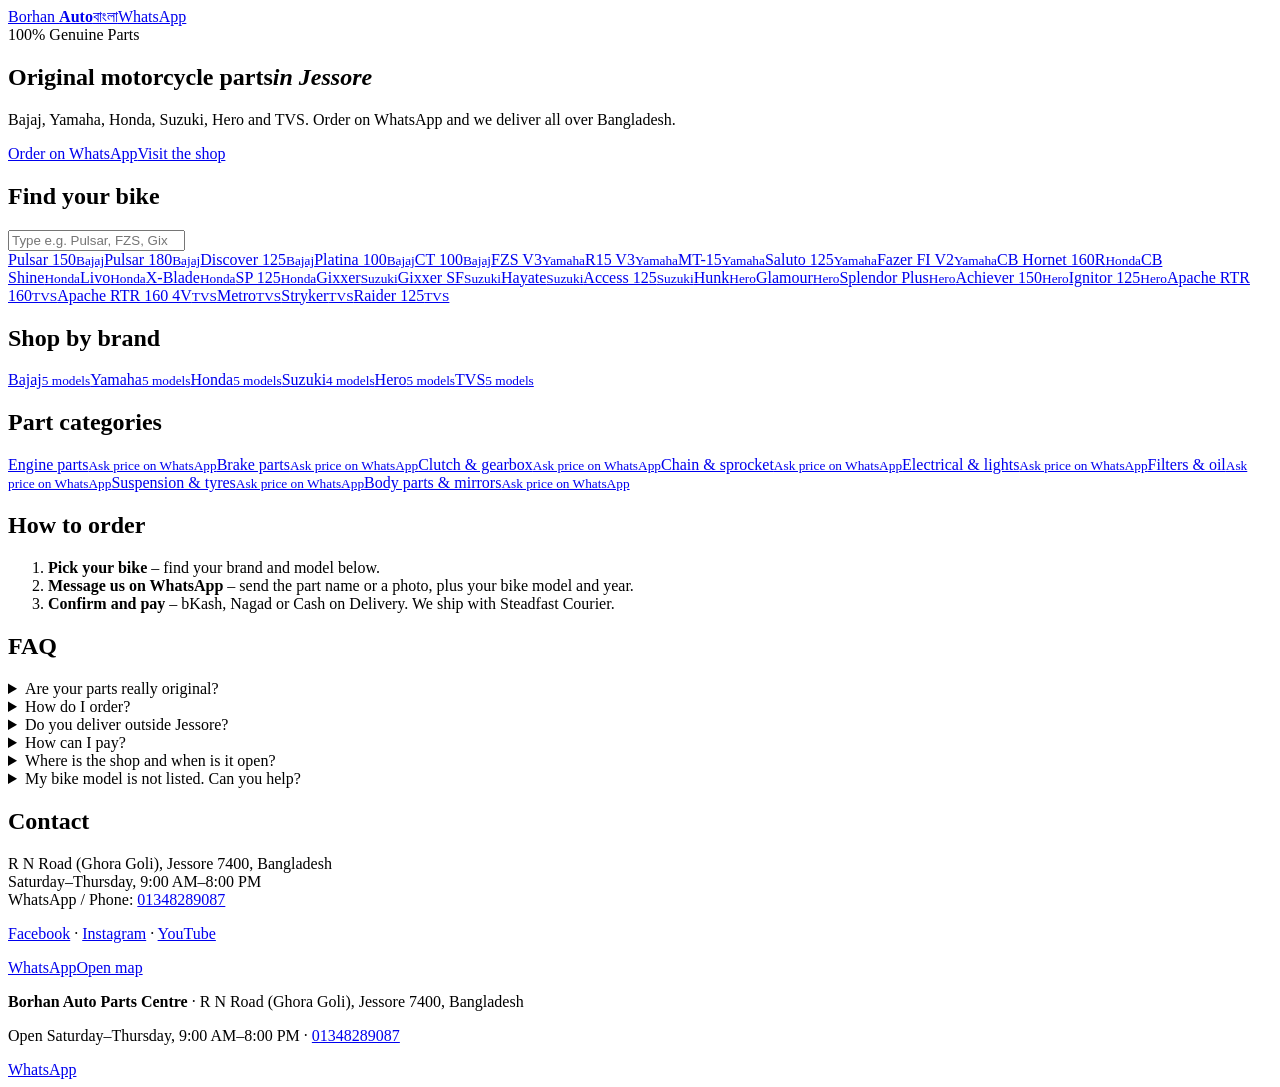
==== commit 1b7dd659: "Add files via upload" ====
--- a/index.html
+++ b/index.html
@@ -1,226 +1,33 @@
 <!DOCTYPE html>
-<html lang="en">
-<head>
+<html lang="en"><head><meta charset="utf-8"><meta name="viewport" content="width=device-width,initial-scale=1">
+<title>Original Motorcycle Parts Jessore | Borhan Auto</title><meta name="description" content="100% original Bajaj, Yamaha, Honda, Suzuki, Hero and TVS motorcycle parts in Jessore. Order on WhatsApp. Delivery all over Bangladesh.">
+<link rel="canonical" href="https://borhanauto.github.io/borhan.auto/">
+<link rel="alternate" hreflang="en" href="https://borhanauto.github.io/borhan.auto/"><link rel="alternate" hreflang="bn" href="https://borhanauto.github.io/borhan.auto/bn/"><link rel="alternate" hreflang="x-default" href="https://borhanauto.github.io/borhan.auto/">
+<meta property="og:type" content="website"><meta property="og:title" content="Original Motorcycle Parts Jessore | Borhan Auto"><meta property="og:description" content="100% original Bajaj, Yamaha, Honda, Suzuki, Hero and TVS motorcycle parts in Jessore. Order on WhatsApp. Delivery all over Bangladesh."><meta property="og:url" content="https://borhanauto.github.io/borhan.auto/"><meta property="og:site_name" content="Borhan Auto Parts Centre"><meta property="og:locale" content="en_BD">
+<meta name="theme-color" content="#d62828">
+<link rel="preconnect" href="https://fonts.googleapis.com"><link rel="preconnect" href="https://fonts.gstatic.com" crossorigin>
+<link rel="stylesheet" href="https://fonts.googleapis.com/css2?family=Barlow+Condensed:wght@700;900&family=Barlow:wght@400;600&display=swap">
+<link rel="stylesheet" href="/borhan.auto/assets/style.css">
+<script type="application/ld+json">{"@context": "https://schema.org", "@type": "AutoPartsStore", "@id": "https://borhanauto.github.io/borhan.auto/#store", "name": "Borhan Auto Parts Centre", "alternateName": "বোরহান অটো পার্টস সেন্টার", "url": "https://borhanauto.github.io/borhan.auto/", "description": "100% original motorcycle spare parts for Bajaj, Yamaha, Honda, Suzuki, Hero and TVS in Jessore, Bangladesh.", "telephone": "+8801348289087", "address": {"@type": "PostalAddress", "streetAddress": "R N Road (Ghora Goli)", "addressLocality": "Jessore", "addressRegion": "Khulna Division", "postalCode": "7400", "addressCountry": "BD"}, "openingHoursSpecification": [{"@type": "OpeningHoursSpecification", "dayOfWeek": ["Saturday", "Sunday", "Monday", "Tuesday", "Wednesday", "Thursday"], "opens": "09:00", "closes": "20:00"}], "areaServed": {"@type": "Country", "name": "Bangladesh"}, "currenciesAccepted": "BDT", "paymentAccepted": "bKash, Nagad, Cash on Delivery", "sameAs": ["https://www.facebook.com/share/18snEQgrn2/", "https://www.instagram.com/borhanautoparts", "https://youtube.com/@borhan_auto_parts"], "hasMap": "https://www.google.com/maps/search/?api=1&query=Borhan+Auto+Parts+Centre+R+N+Road+Jessore+7400"}</script>
+</head><body>
+<header><div class="w"><a class="logo" href="/borhan.auto/">Borhan <b>Auto</b></a><a class="lang" hreflang="bn" lang="bn" href="/borhan.auto/bn/">বাংলা</a><a class="btn wa" href="https://wa.me/8801348289087?text=Hello%20Borhan%20Auto%2C%20I%20need%20a%20motorcycle%20part." rel="noopener">WhatsApp</a></div></header>
 
-  <!-- ===== 1. CORE META TAGS ===== -->
-  <meta charset="UTF-8">
-  <meta name="viewport" content="width=device-width, initial-scale=1.0">
-  <meta http-equiv="X-UA-Compatible" content="IE=edge">
-
-  <title>Borhan Auto Parts Centre | Original Motorcycle Spare Parts – Jessore, Bangladesh</title>
-
-  <meta name="description"
-    content="Borhan Auto Parts Centre – Jessore's trusted supplier of 100% original motorcycle spare parts for Hero Honda, Yamaha, Bajaj, TVS &amp; Suzuki. Order via WhatsApp: 01348289087. Fast delivery across Bangladesh.">
-
-  <meta name="keywords"
-    content="motorcycle spare parts Jessore, original bike parts Bangladesh, Hero Honda parts Jessore, Yamaha spare parts Jessore, Bajaj parts Bangladesh, TVS parts Jessore, Suzuki motorcycle parts, বোরহান অটো পার্টস, মোটরসাইকেল যন্ত্রাংশ যশোর">
-
-  <meta name="author"       content="Borhan Auto Parts Centre">
-  <meta name="robots"       content="index, follow, max-snippet:-1, max-image-preview:large, max-video-preview:-1">
-  <meta name="googlebot"    content="index, follow">
-  <meta name="revisit-after" content="7 days">
-  <meta name="language"     content="en-BD">
-  <meta name="geo.region"   content="BD-D">
-  <meta name="geo.placename" content="Jessore, Khulna Division, Bangladesh">
-  <meta name="geo.position" content="23.1664;89.2126">
-  <meta name="ICBM"         content="23.1664, 89.2126">
-
-  <!-- ===== 2. CANONICAL URL ===== -->
-  <link rel="canonical" href="https://borhanauto.github.io/borhan.auto/">
-
-  <!-- ===== 3. OPEN GRAPH (Facebook / WhatsApp / LinkedIn) ===== -->
-  <meta property="og:type"        content="website">
-  <meta property="og:url"         content="https://borhanauto.github.io/borhan.auto/">
-  <meta property="og:title"       content="Borhan Auto Parts Centre | Original Motorcycle Spare Parts – Jessore">
-  <meta property="og:description" content="100% original motorcycle spare parts for Hero Honda, Yamaha, Bajaj, TVS &amp; Suzuki. Jessore's most trusted auto parts shop. Order on WhatsApp: 01348289087.">
-  <meta property="og:image"       content="https://borhanauto.github.io/borhan.auto/assets/og-image.jpg">
-  <meta property="og:image:width"  content="1200">
-  <meta property="og:image:height" content="630">
-  <meta property="og:image:alt"   content="Borhan Auto Parts Centre – Original Motorcycle Spare Parts Jessore Bangladesh">
-  <meta property="og:site_name"   content="Borhan Auto Parts Centre">
-  <meta property="og:locale"      content="en_BD">
-
-  <!-- ===== 4. TWITTER CARD ===== -->
-  <meta name="twitter:card"        content="summary_large_image">
-  <meta name="twitter:title"       content="Borhan Auto Parts Centre | Original Motorcycle Spare Parts – Jessore">
-  <meta name="twitter:description" content="100% original motorcycle parts for Hero Honda, Yamaha, Bajaj, TVS &amp; Suzuki. Order on WhatsApp: 01348289087.">
-  <meta name="twitter:image"       content="https://borhanauto.github.io/borhan.auto/assets/og-image.jpg">
-
-  <!-- ===== 5. FAVICON & APP ICONS ===== -->
-  <link rel="icon"             type="image/x-icon" href="/borhan.auto/favicon.ico">
-  <link rel="icon"             type="image/png" sizes="32x32" href="/borhan.auto/assets/favicon-32x32.png">
-  <link rel="icon"             type="image/png" sizes="16x16" href="/borhan.auto/assets/favicon-16x16.png">
-  <link rel="apple-touch-icon" sizes="180x180"  href="/borhan.auto/assets/apple-touch-icon.png">
-  <link rel="manifest"         href="/borhan.auto/site.webmanifest">
-  <meta name="theme-color"     content="#d62828">
-
-  <!-- ===== 6. SITEMAP & PRECONNECT ===== -->
-  <link rel="sitemap" type="application/xml" title="Sitemap" href="/borhan.auto/sitemap.xml">
-  <link rel="preconnect" href="https://fonts.googleapis.com">
-  <link rel="dns-prefetch" href="https://www.google-analytics.com">
-
-  <!-- ===== 7. STRUCTURED DATA – LOCAL BUSINESS (JSON-LD) ===== -->
-  <script type="application/ld+json">
-  {
-    "@context": "https://schema.org",
-    "@type": "AutoPartsStore",
-    "name": "Borhan Auto Parts Centre",
-    "alternateName": "বোরহান অটো পার্টস সেন্টার",
-    "url": "https://borhanauto.github.io/borhan.auto/",
-    "logo": "https://borhanauto.github.io/borhan.auto/assets/logo.png",
-    "image": "https://borhanauto.github.io/borhan.auto/assets/og-image.jpg",
-    "description": "100% original motorcycle spare parts for Hero Honda, Yamaha, Bajaj, TVS and Suzuki motorcycles. Located in Jessore, Bangladesh.",
-    "telephone": "+8801348289087",
-    "contactPoint": [
-      {
-        "@type": "ContactPoint",
-        "telephone": "+8801348289087",
-        "contactType": "customer service",
-        "contactOption": "TollFree",
-        "availableLanguage": ["Bengali", "English"],
-        "areaServed": "BD"
-      }
-    ],
-    "address": {
-      "@type": "PostalAddress",
-      "streetAddress": "RN Road, Jessore",
-      "addressLocality": "Jessore",
-      "addressRegion": "Khulna Division",
-      "postalCode": "7400",
-      "addressCountry": "BD"
-    },
-    "geo": {
-      "@type": "GeoCoordinates",
-      "latitude": 23.1664,
-      "longitude": 89.2126
-    },
-    "openingHoursSpecification": [
-      {
-        "@type": "OpeningHoursSpecification",
-        "dayOfWeek": ["Monday","Tuesday","Wednesday","Thursday","Saturday","Sunday"],
-        "opens": "09:00",
-        "closes": "21:00"
-      }
-    ],
-    "hasOfferCatalog": {
-      "@type": "OfferCatalog",
-      "name": "Motorcycle Spare Parts",
-      "itemListElement": [
-        { "@type": "OfferCatalog", "name": "Hero Honda Spare Parts" },
-        { "@type": "OfferCatalog", "name": "Yamaha Spare Parts"     },
-        { "@type": "OfferCatalog", "name": "Bajaj Spare Parts"      },
-        { "@type": "OfferCatalog", "name": "TVS Spare Parts"        },
-        { "@type": "OfferCatalog", "name": "Suzuki Spare Parts"     }
-      ]
-    },
-    "priceRange": "৳৳",
-    "currenciesAccepted": "BDT",
-    "paymentAccepted": "Cash, bKash, Nagad",
-    "sameAs": [
-      "https://wa.me/8801348289087",
-      "https://www.facebook.com/share/18snEQgrn2/",
-      "https://www.instagram.com/borhanautoparts",
-      "https://youtube.com/@borhan_auto_parts"
-    ]
-  }
-  </script>
-
-  <!-- ===== 8. STRUCTURED DATA – BREADCRUMB ===== -->
-  <script type="application/ld+json">
-  {
-    "@context": "https://schema.org",
-    "@type": "BreadcrumbList",
-    "itemListElement": [
-      {
-        "@type": "ListItem",
-        "position": 1,
-        "name": "Home",
-        "item": "https://borhanauto.github.io/borhan.auto/"
-      },
-      {
-        "@type": "ListItem",
-        "position": 2,
-        "name": "Motorcycle Parts",
-        "item": "https://borhanauto.github.io/borhan.auto/#products"
-      }
-    ]
-  }
-  </script>
-
-  <!-- ===== 9. STRUCTURED DATA – FAQ ===== -->
-  <script type="application/ld+json">
-  {
-    "@context": "https://schema.org",
-    "@type": "FAQPage",
-    "mainEntity": [
-      {
-        "@type": "Question",
-        "name": "Are all motorcycle spare parts at Borhan Auto Parts Centre original?",
-        "acceptedAnswer": {
-          "@type": "Answer",
-          "text": "Yes. Borhan Auto Parts Centre sells only 100% original, authentic spare parts for all major motorcycle brands including Hero Honda, Yamaha, Bajaj, TVS, and Suzuki."
-        }
-      },
-      {
-        "@type": "Question",
-        "name": "How can I order motorcycle spare parts from Borhan Auto Parts Centre?",
-        "acceptedAnswer": {
-          "@type": "Answer",
-          "text": "You can order directly via WhatsApp at +8801348289087. We deliver across Bangladesh."
-        }
-      },
-      {
-        "@type": "Question",
-        "name": "Where is Borhan Auto Parts Centre located?",
-        "acceptedAnswer": {
-          "@type": "Answer",
-          "text": "We are located at RN Road, Jessore, Khulna Division, Bangladesh."
-        }
-      },
-      {
-        "@type": "Question",
-        "name": "Which motorcycle brands do you stock spare parts for?",
-        "acceptedAnswer": {
-          "@type": "Answer",
-          "text": "We stock original spare parts for Hero Honda, Yamaha, Bajaj, TVS, and Suzuki motorcycles."
-        }
-      }
-    ]
-  }
-  </script>
-
-  <!-- ===== 10. FONTS ===== -->
-  <link rel="preconnect" href="https://fonts.googleapis.com">
-  <link
-    href="https://fonts.googleapis.com/css2?family=Barlow+Condensed:wght@400;600;700;900&family=Barlow:wght@300;400;500;600&display=swap"
-    rel="stylesheet">
-
-  <!-- ===== 11. STYLESHEET ===== -->
-  <link rel="stylesheet" href="style.css">
-
-</head>
-<body>
-
-  <!-- NAV -->
-  <nav>
-    <a class="logo" onclick="goHome()">BORHAN <span>AUTO</span></a>
-    <div class="breadcrumb" id="breadcrumb"></div>
-    <a class="nav-wa" href="https://wa.me/8801348289087" target="_blank">💬 <span>WhatsApp</span></a>
-  </nav>
-
-  <!-- PAGES (rendered dynamically by script.js) -->
-  <div class="page active" id="pg-home"></div>
-  <div class="page" id="pg-brands"></div>
-  <div class="page" id="pg-models"></div>
-  <div class="page" id="pg-categories"></div>
-  <div class="page" id="pg-parts"></div>
-  <div class="page" id="pg-product"></div>
-
-  <!-- FLOATING WHATSAPP BUTTON -->
-  <a class="float-wa" href="https://wa.me/8801348289087" target="_blank" title="Order on WhatsApp">💬</a>
-
-  <!-- ===== JAVASCRIPT ===== -->
-  <script src="script.js"></script>
-
-</body>
-</html>
+<main><div class="w"><section class="hero"><span class="badge">100% Genuine Parts</span>
+<h1>Original motorcycle parts<em>in Jessore</em></h1>
+<p class="mu">Bajaj, Yamaha, Honda, Suzuki, Hero and TVS. Order on WhatsApp and we deliver all over Bangladesh.</p>
+<div class="row"><a class="btn wa" href="https://wa.me/8801348289087?text=Hello%20Borhan%20Auto%2C%20I%20need%20a%20motorcycle%20part." rel="noopener">Order on WhatsApp</a><a class="btn o" href="#contact">Visit the shop</a></div></section>
+<section id="find"><h2>Find your bike</h2>
+<input id="q" type="search" placeholder="Type e.g. Pulsar, FZS, Gixxer" aria-label="Search your bike" autocomplete="off">
+<div class="grid" id="bl"><a class="card" data-s="bajaj pulsar 150" href="/borhan.auto/bajaj/pulsar-150/">Pulsar 150<small>Bajaj</small></a><a class="card" data-s="bajaj pulsar 180" href="/borhan.auto/bajaj/pulsar-180/">Pulsar 180<small>Bajaj</small></a><a class="card" data-s="bajaj discover 125" href="/borhan.auto/bajaj/discover-125/">Discover 125<small>Bajaj</small></a><a class="card" data-s="bajaj platina 100" href="/borhan.auto/bajaj/platina-100/">Platina 100<small>Bajaj</small></a><a class="card" data-s="bajaj ct 100" href="/borhan.auto/bajaj/ct-100/">CT 100<small>Bajaj</small></a><a class="card" data-s="yamaha fzs v3" href="/borhan.auto/yamaha/fzs-v3/">FZS V3<small>Yamaha</small></a><a class="card" data-s="yamaha r15 v3" href="/borhan.auto/yamaha/r15-v3/">R15 V3<small>Yamaha</small></a><a class="card" data-s="yamaha mt-15" href="/borhan.auto/yamaha/mt-15/">MT-15<small>Yamaha</small></a><a class="card" data-s="yamaha saluto 125" href="/borhan.auto/yamaha/saluto-125/">Saluto 125<small>Yamaha</small></a><a class="card" data-s="yamaha fazer fi v2" href="/borhan.auto/yamaha/fazer-fi-v2/">Fazer FI V2<small>Yamaha</small></a><a class="card" data-s="honda cb hornet 160r" href="/borhan.auto/honda/cb-hornet-160r/">CB Hornet 160R<small>Honda</small></a><a class="card" data-s="honda cb shine" href="/borhan.auto/honda/cb-shine/">CB Shine<small>Honda</small></a><a class="card" data-s="honda livo" href="/borhan.auto/honda/livo/">Livo<small>Honda</small></a><a class="card" data-s="honda x-blade" href="/borhan.auto/honda/x-blade/">X-Blade<small>Honda</small></a><a class="card" data-s="honda sp 125" href="/borhan.auto/honda/sp-125/">SP 125<small>Honda</small></a><a class="card" data-s="suzuki gixxer" href="/borhan.auto/suzuki/gixxer/">Gixxer<small>Suzuki</small></a><a class="card" data-s="suzuki gixxer sf" href="/borhan.auto/suzuki/gixxer-sf/">Gixxer SF<small>Suzuki</small></a><a class="card" data-s="suzuki hayate" href="/borhan.auto/suzuki/hayate/">Hayate<small>Suzuki</small></a><a class="card" data-s="suzuki access 125" href="/borhan.auto/suzuki/access-125/">Access 125<small>Suzuki</small></a><a class="card" data-s="hero hunk" href="/borhan.auto/hero/hunk/">Hunk<small>Hero</small></a><a class="card" data-s="hero glamour" href="/borhan.auto/hero/glamour/">Glamour<small>Hero</small></a><a class="card" data-s="hero splendor plus" href="/borhan.auto/hero/splendor-plus/">Splendor Plus<small>Hero</small></a><a class="card" data-s="hero achiever 150" href="/borhan.auto/hero/achiever-150/">Achiever 150<small>Hero</small></a><a class="card" data-s="hero ignitor 125" href="/borhan.auto/hero/ignitor-125/">Ignitor 125<small>Hero</small></a><a class="card" data-s="tvs apache rtr 160" href="/borhan.auto/tvs/apache-rtr-160/">Apache RTR 160<small>TVS</small></a><a class="card" data-s="tvs apache rtr 160 4v" href="/borhan.auto/tvs/apache-rtr-160-4v/">Apache RTR 160 4V<small>TVS</small></a><a class="card" data-s="tvs metro" href="/borhan.auto/tvs/metro/">Metro<small>TVS</small></a><a class="card" data-s="tvs stryker" href="/borhan.auto/tvs/stryker/">Stryker<small>TVS</small></a><a class="card" data-s="tvs raider 125" href="/borhan.auto/tvs/raider-125/">Raider 125<small>TVS</small></a></div></section>
+<section id="brands"><h2>Shop by brand</h2><div class="grid"><a class="card" href="/borhan.auto/bajaj/">Bajaj<small>5 models</small></a><a class="card" href="/borhan.auto/yamaha/">Yamaha<small>5 models</small></a><a class="card" href="/borhan.auto/honda/">Honda<small>5 models</small></a><a class="card" href="/borhan.auto/suzuki/">Suzuki<small>4 models</small></a><a class="card" href="/borhan.auto/hero/">Hero<small>5 models</small></a><a class="card" href="/borhan.auto/tvs/">TVS<small>5 models</small></a></div></section>
+<section id="parts"><h2>Part categories</h2><div class="grid"><a class="card" href="https://wa.me/8801348289087?text=Hello%20Borhan%20Auto%2C%20I%20need%20Engine%20parts%20for%20my%20bike.%20Please%20tell%20me%20the%20price." rel="noopener">Engine parts<small>Ask price on WhatsApp</small></a><a class="card" href="https://wa.me/8801348289087?text=Hello%20Borhan%20Auto%2C%20I%20need%20Brake%20parts%20for%20my%20bike.%20Please%20tell%20me%20the%20price." rel="noopener">Brake parts<small>Ask price on WhatsApp</small></a><a class="card" href="https://wa.me/8801348289087?text=Hello%20Borhan%20Auto%2C%20I%20need%20Clutch%20%26%20gearbox%20for%20my%20bike.%20Please%20tell%20me%20the%20price." rel="noopener">Clutch & gearbox<small>Ask price on WhatsApp</small></a><a class="card" href="https://wa.me/8801348289087?text=Hello%20Borhan%20Auto%2C%20I%20need%20Chain%20%26%20sprocket%20for%20my%20bike.%20Please%20tell%20me%20the%20price." rel="noopener">Chain & sprocket<small>Ask price on WhatsApp</small></a><a class="card" href="https://wa.me/8801348289087?text=Hello%20Borhan%20Auto%2C%20I%20need%20Electrical%20%26%20lights%20for%20my%20bike.%20Please%20tell%20me%20the%20price." rel="noopener">Electrical & lights<small>Ask price on WhatsApp</small></a><a class="card" href="https://wa.me/8801348289087?text=Hello%20Borhan%20Auto%2C%20I%20need%20Filters%20%26%20oil%20for%20my%20bike.%20Please%20tell%20me%20the%20price." rel="noopener">Filters & oil<small>Ask price on WhatsApp</small></a><a class="card" href="https://wa.me/8801348289087?text=Hello%20Borhan%20Auto%2C%20I%20need%20Suspension%20%26%20tyres%20for%20my%20bike.%20Please%20tell%20me%20the%20price." rel="noopener">Suspension & tyres<small>Ask price on WhatsApp</small></a><a class="card" href="https://wa.me/8801348289087?text=Hello%20Borhan%20Auto%2C%20I%20need%20Body%20parts%20%26%20mirrors%20for%20my%20bike.%20Please%20tell%20me%20the%20price." rel="noopener">Body parts & mirrors<small>Ask price on WhatsApp</small></a></div></section>
+<section id="how"><h2>How to order</h2><ol class="steps"><li><b>Pick your bike</b> – find your brand and model below.</li><li><b>Message us on WhatsApp</b> – send the part name or a photo, plus your bike model and year.</li><li><b>Confirm and pay</b> – bKash, Nagad or Cash on Delivery. We ship with Steadfast Courier.</li></ol></section>
+<section id="faq"><h2>FAQ</h2><details><summary>Are your parts really original?</summary><p>Yes. We sell only original parts for Bajaj, Yamaha, Honda, Suzuki, Hero and TVS.</p></details><details><summary>How do I order?</summary><p>Message us on WhatsApp 01348289087 with your bike model, year and the part name or a photo of the part. We reply with availability and price.</p></details><details><summary>Do you deliver outside Jessore?</summary><p>Yes, we send parts all over Bangladesh with Steadfast Courier. Ask on WhatsApp for the delivery charge and time to your area.</p></details><details><summary>How can I pay?</summary><p>bKash, Nagad or Cash on Delivery.</p></details><details><summary>Where is the shop and when is it open?</summary><p>R N Road (Ghora Goli), Jessore 7400. Open Saturday to Thursday, 9:00 AM to 8:00 PM.</p></details><details><summary>My bike model is not listed. Can you help?</summary><p>We may still have the part. Send your bike name and year on WhatsApp.</p></details></section>
+<section id="contact"><h2>Contact</h2>
+<p>R N Road (Ghora Goli), Jessore 7400, Bangladesh<br>Saturday–Thursday, 9:00 AM–8:00 PM<br>WhatsApp / Phone: <a href="tel:+8801348289087">01348289087</a></p>
+<p class="mu"><a href="https://www.facebook.com/share/18snEQgrn2/" rel="noopener me">Facebook</a> · <a href="https://www.instagram.com/borhanautoparts" rel="noopener me">Instagram</a> · <a href="https://youtube.com/@borhan_auto_parts" rel="noopener me">YouTube</a></p><div class="row" style="margin-top:16px"><a class="btn wa" href="https://wa.me/8801348289087?text=Hello%20Borhan%20Auto%2C%20I%20need%20a%20motorcycle%20part." rel="noopener">WhatsApp</a><a class="btn o" href="https://www.google.com/maps/search/?api=1&query=Borhan+Auto+Parts+Centre+R+N+Road+Jessore+7400" rel="noopener">Open map</a></div></section></div>
+<script>document.documentElement.className='js';var q=document.getElementById('q'),l=document.getElementById('bl'),c=l.children;q.addEventListener('input',function(){var v=q.value.trim().toLowerCase();l.className=v?'on':'';for(var i=0;i<c.length;i++)c[i].style.display=c[i].dataset.s.indexOf(v)>-1?'':'none'})</script></main>
+<footer><div class="w"><p><b>Borhan Auto Parts Centre</b> · R N Road (Ghora Goli), Jessore 7400, Bangladesh</p>
+<p>Open Saturday–Thursday, 9:00 AM–8:00 PM · <a href="tel:+8801348289087">01348289087</a></p></div></footer>
+<a class="btn wa fwa" href="https://wa.me/8801348289087?text=Hello%20Borhan%20Auto%2C%20I%20need%20a%20motorcycle%20part." rel="noopener" aria-label="WhatsApp">WhatsApp</a>
+</body></html>
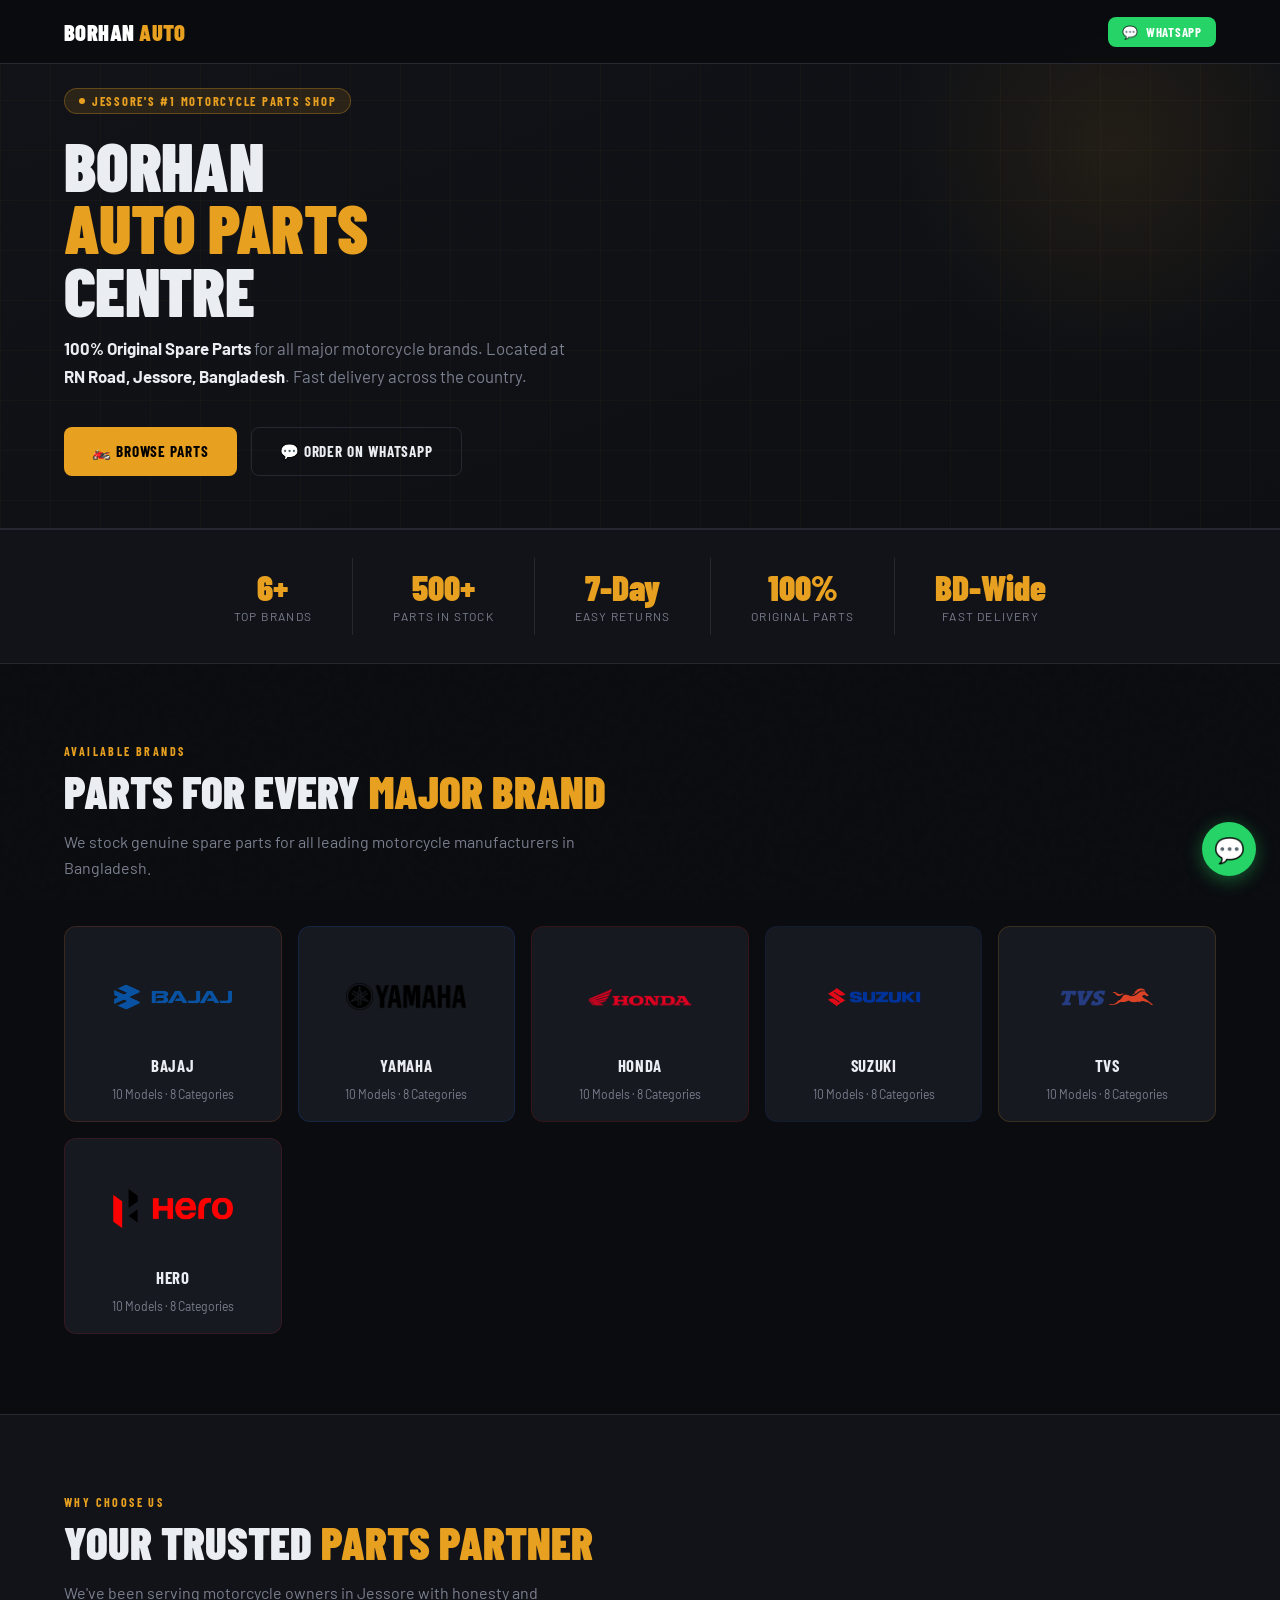
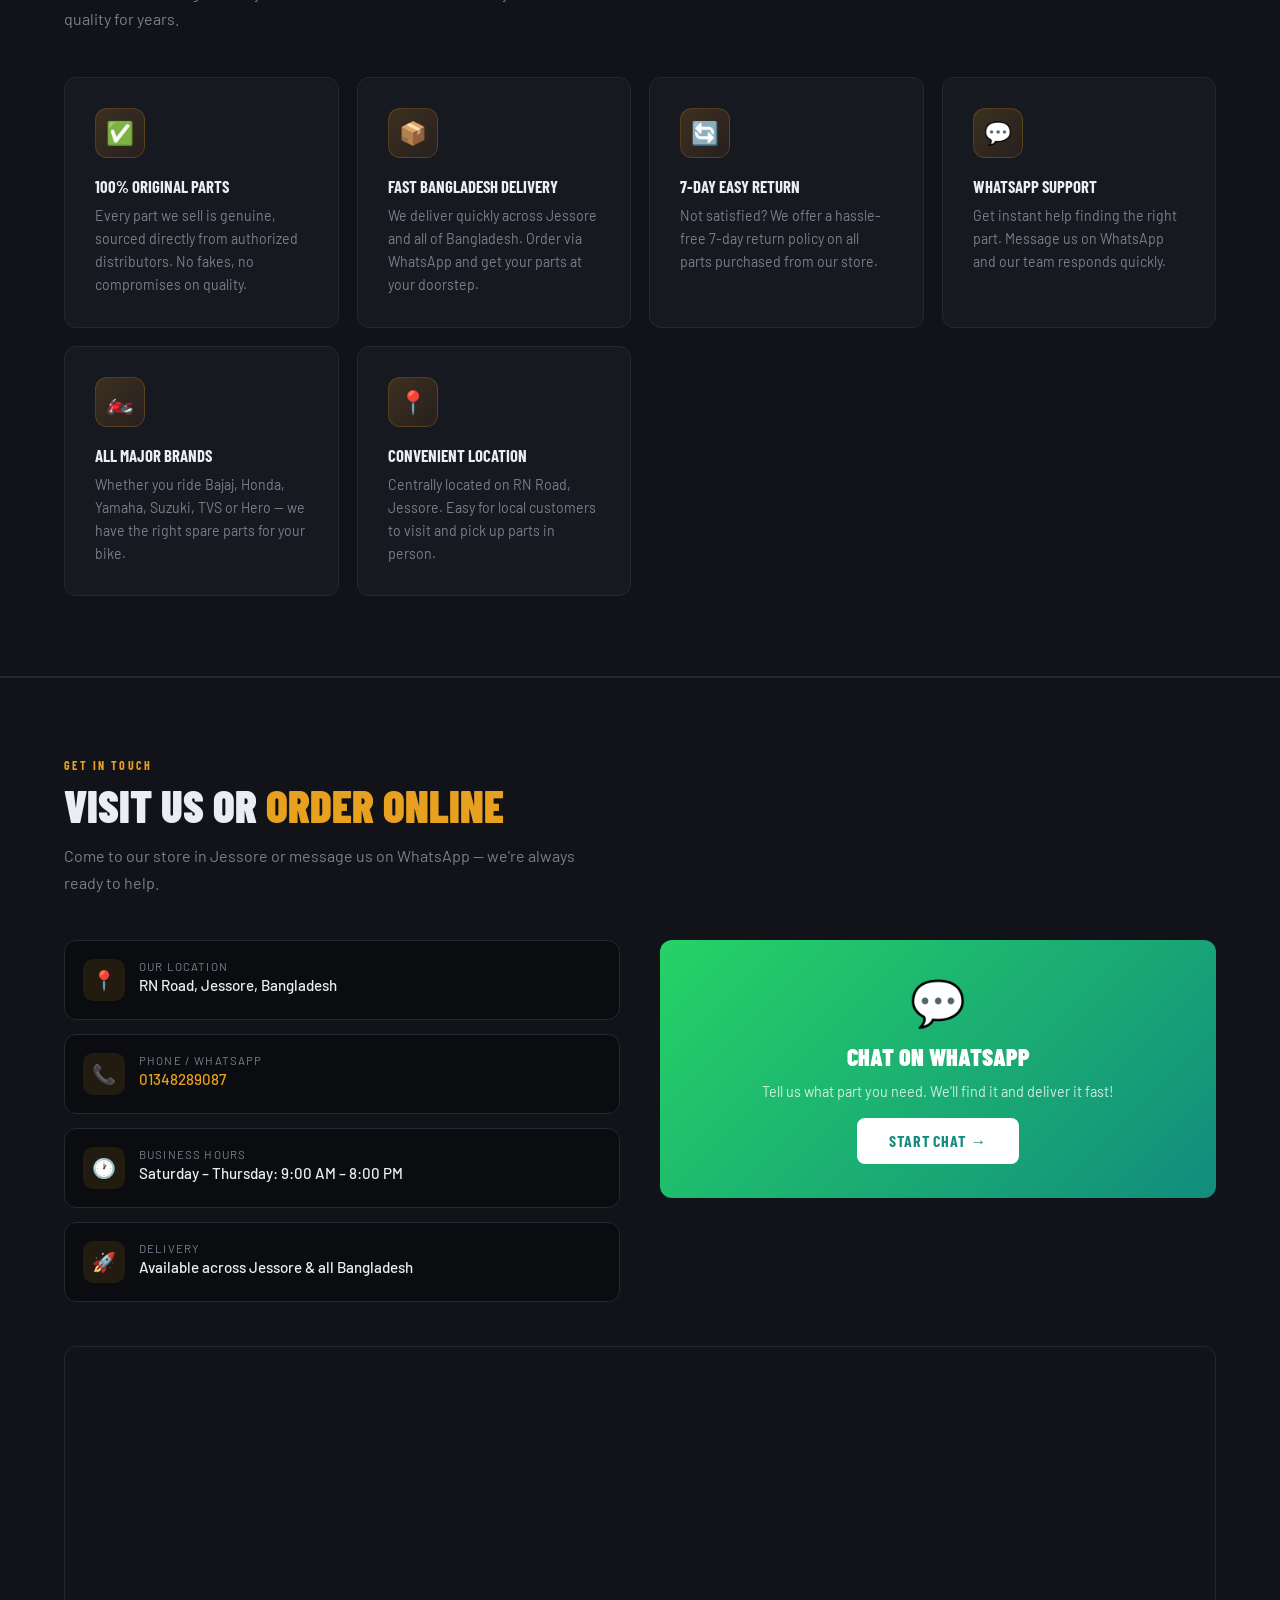
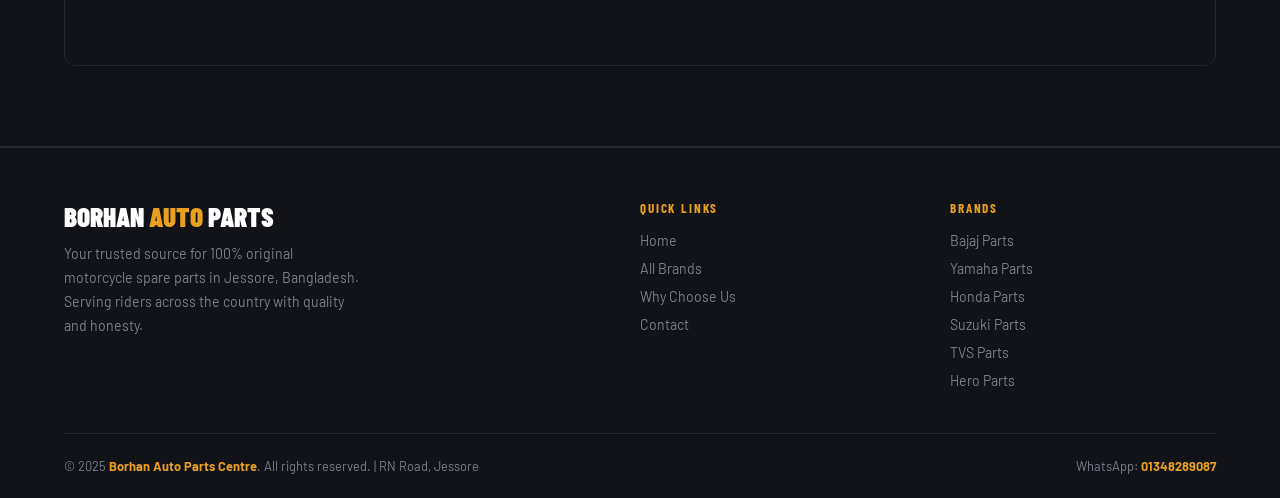
==== commit 42743d5b: "Add files via upload" ====
--- a/index.html
+++ b/index.html
@@ -1,33 +1,226 @@
 <!DOCTYPE html>
-<html lang="en"><head><meta charset="utf-8"><meta name="viewport" content="width=device-width,initial-scale=1">
-<title>Original Motorcycle Parts Jessore | Borhan Auto</title><meta name="description" content="100% original Bajaj, Yamaha, Honda, Suzuki, Hero and TVS motorcycle parts in Jessore. Order on WhatsApp. Delivery all over Bangladesh.">
-<link rel="canonical" href="https://borhanauto.github.io/borhan.auto/">
-<link rel="alternate" hreflang="en" href="https://borhanauto.github.io/borhan.auto/"><link rel="alternate" hreflang="bn" href="https://borhanauto.github.io/borhan.auto/bn/"><link rel="alternate" hreflang="x-default" href="https://borhanauto.github.io/borhan.auto/">
-<meta property="og:type" content="website"><meta property="og:title" content="Original Motorcycle Parts Jessore | Borhan Auto"><meta property="og:description" content="100% original Bajaj, Yamaha, Honda, Suzuki, Hero and TVS motorcycle parts in Jessore. Order on WhatsApp. Delivery all over Bangladesh."><meta property="og:url" content="https://borhanauto.github.io/borhan.auto/"><meta property="og:site_name" content="Borhan Auto Parts Centre"><meta property="og:locale" content="en_BD">
-<meta name="theme-color" content="#d62828">
-<link rel="preconnect" href="https://fonts.googleapis.com"><link rel="preconnect" href="https://fonts.gstatic.com" crossorigin>
-<link rel="stylesheet" href="https://fonts.googleapis.com/css2?family=Barlow+Condensed:wght@700;900&family=Barlow:wght@400;600&display=swap">
-<link rel="stylesheet" href="/borhan.auto/assets/style.css">
-<script type="application/ld+json">{"@context": "https://schema.org", "@type": "AutoPartsStore", "@id": "https://borhanauto.github.io/borhan.auto/#store", "name": "Borhan Auto Parts Centre", "alternateName": "বোরহান অটো পার্টস সেন্টার", "url": "https://borhanauto.github.io/borhan.auto/", "description": "100% original motorcycle spare parts for Bajaj, Yamaha, Honda, Suzuki, Hero and TVS in Jessore, Bangladesh.", "telephone": "+8801348289087", "address": {"@type": "PostalAddress", "streetAddress": "R N Road (Ghora Goli)", "addressLocality": "Jessore", "addressRegion": "Khulna Division", "postalCode": "7400", "addressCountry": "BD"}, "openingHoursSpecification": [{"@type": "OpeningHoursSpecification", "dayOfWeek": ["Saturday", "Sunday", "Monday", "Tuesday", "Wednesday", "Thursday"], "opens": "09:00", "closes": "20:00"}], "areaServed": {"@type": "Country", "name": "Bangladesh"}, "currenciesAccepted": "BDT", "paymentAccepted": "bKash, Nagad, Cash on Delivery", "sameAs": ["https://www.facebook.com/share/18snEQgrn2/", "https://www.instagram.com/borhanautoparts", "https://youtube.com/@borhan_auto_parts"], "hasMap": "https://www.google.com/maps/search/?api=1&query=Borhan+Auto+Parts+Centre+R+N+Road+Jessore+7400"}</script>
-</head><body>
-<header><div class="w"><a class="logo" href="/borhan.auto/">Borhan <b>Auto</b></a><a class="lang" hreflang="bn" lang="bn" href="/borhan.auto/bn/">বাংলা</a><a class="btn wa" href="https://wa.me/8801348289087?text=Hello%20Borhan%20Auto%2C%20I%20need%20a%20motorcycle%20part." rel="noopener">WhatsApp</a></div></header>
-
-<main><div class="w"><section class="hero"><span class="badge">100% Genuine Parts</span>
-<h1>Original motorcycle parts<em>in Jessore</em></h1>
-<p class="mu">Bajaj, Yamaha, Honda, Suzuki, Hero and TVS. Order on WhatsApp and we deliver all over Bangladesh.</p>
-<div class="row"><a class="btn wa" href="https://wa.me/8801348289087?text=Hello%20Borhan%20Auto%2C%20I%20need%20a%20motorcycle%20part." rel="noopener">Order on WhatsApp</a><a class="btn o" href="#contact">Visit the shop</a></div></section>
-<section id="find"><h2>Find your bike</h2>
-<input id="q" type="search" placeholder="Type e.g. Pulsar, FZS, Gixxer" aria-label="Search your bike" autocomplete="off">
-<div class="grid" id="bl"><a class="card" data-s="bajaj pulsar 150" href="/borhan.auto/bajaj/pulsar-150/">Pulsar 150<small>Bajaj</small></a><a class="card" data-s="bajaj pulsar 180" href="/borhan.auto/bajaj/pulsar-180/">Pulsar 180<small>Bajaj</small></a><a class="card" data-s="bajaj discover 125" href="/borhan.auto/bajaj/discover-125/">Discover 125<small>Bajaj</small></a><a class="card" data-s="bajaj platina 100" href="/borhan.auto/bajaj/platina-100/">Platina 100<small>Bajaj</small></a><a class="card" data-s="bajaj ct 100" href="/borhan.auto/bajaj/ct-100/">CT 100<small>Bajaj</small></a><a class="card" data-s="yamaha fzs v3" href="/borhan.auto/yamaha/fzs-v3/">FZS V3<small>Yamaha</small></a><a class="card" data-s="yamaha r15 v3" href="/borhan.auto/yamaha/r15-v3/">R15 V3<small>Yamaha</small></a><a class="card" data-s="yamaha mt-15" href="/borhan.auto/yamaha/mt-15/">MT-15<small>Yamaha</small></a><a class="card" data-s="yamaha saluto 125" href="/borhan.auto/yamaha/saluto-125/">Saluto 125<small>Yamaha</small></a><a class="card" data-s="yamaha fazer fi v2" href="/borhan.auto/yamaha/fazer-fi-v2/">Fazer FI V2<small>Yamaha</small></a><a class="card" data-s="honda cb hornet 160r" href="/borhan.auto/honda/cb-hornet-160r/">CB Hornet 160R<small>Honda</small></a><a class="card" data-s="honda cb shine" href="/borhan.auto/honda/cb-shine/">CB Shine<small>Honda</small></a><a class="card" data-s="honda livo" href="/borhan.auto/honda/livo/">Livo<small>Honda</small></a><a class="card" data-s="honda x-blade" href="/borhan.auto/honda/x-blade/">X-Blade<small>Honda</small></a><a class="card" data-s="honda sp 125" href="/borhan.auto/honda/sp-125/">SP 125<small>Honda</small></a><a class="card" data-s="suzuki gixxer" href="/borhan.auto/suzuki/gixxer/">Gixxer<small>Suzuki</small></a><a class="card" data-s="suzuki gixxer sf" href="/borhan.auto/suzuki/gixxer-sf/">Gixxer SF<small>Suzuki</small></a><a class="card" data-s="suzuki hayate" href="/borhan.auto/suzuki/hayate/">Hayate<small>Suzuki</small></a><a class="card" data-s="suzuki access 125" href="/borhan.auto/suzuki/access-125/">Access 125<small>Suzuki</small></a><a class="card" data-s="hero hunk" href="/borhan.auto/hero/hunk/">Hunk<small>Hero</small></a><a class="card" data-s="hero glamour" href="/borhan.auto/hero/glamour/">Glamour<small>Hero</small></a><a class="card" data-s="hero splendor plus" href="/borhan.auto/hero/splendor-plus/">Splendor Plus<small>Hero</small></a><a class="card" data-s="hero achiever 150" href="/borhan.auto/hero/achiever-150/">Achiever 150<small>Hero</small></a><a class="card" data-s="hero ignitor 125" href="/borhan.auto/hero/ignitor-125/">Ignitor 125<small>Hero</small></a><a class="card" data-s="tvs apache rtr 160" href="/borhan.auto/tvs/apache-rtr-160/">Apache RTR 160<small>TVS</small></a><a class="card" data-s="tvs apache rtr 160 4v" href="/borhan.auto/tvs/apache-rtr-160-4v/">Apache RTR 160 4V<small>TVS</small></a><a class="card" data-s="tvs metro" href="/borhan.auto/tvs/metro/">Metro<small>TVS</small></a><a class="card" data-s="tvs stryker" href="/borhan.auto/tvs/stryker/">Stryker<small>TVS</small></a><a class="card" data-s="tvs raider 125" href="/borhan.auto/tvs/raider-125/">Raider 125<small>TVS</small></a></div></section>
-<section id="brands"><h2>Shop by brand</h2><div class="grid"><a class="card" href="/borhan.auto/bajaj/">Bajaj<small>5 models</small></a><a class="card" href="/borhan.auto/yamaha/">Yamaha<small>5 models</small></a><a class="card" href="/borhan.auto/honda/">Honda<small>5 models</small></a><a class="card" href="/borhan.auto/suzuki/">Suzuki<small>4 models</small></a><a class="card" href="/borhan.auto/hero/">Hero<small>5 models</small></a><a class="card" href="/borhan.auto/tvs/">TVS<small>5 models</small></a></div></section>
-<section id="parts"><h2>Part categories</h2><div class="grid"><a class="card" href="https://wa.me/8801348289087?text=Hello%20Borhan%20Auto%2C%20I%20need%20Engine%20parts%20for%20my%20bike.%20Please%20tell%20me%20the%20price." rel="noopener">Engine parts<small>Ask price on WhatsApp</small></a><a class="card" href="https://wa.me/8801348289087?text=Hello%20Borhan%20Auto%2C%20I%20need%20Brake%20parts%20for%20my%20bike.%20Please%20tell%20me%20the%20price." rel="noopener">Brake parts<small>Ask price on WhatsApp</small></a><a class="card" href="https://wa.me/8801348289087?text=Hello%20Borhan%20Auto%2C%20I%20need%20Clutch%20%26%20gearbox%20for%20my%20bike.%20Please%20tell%20me%20the%20price." rel="noopener">Clutch & gearbox<small>Ask price on WhatsApp</small></a><a class="card" href="https://wa.me/8801348289087?text=Hello%20Borhan%20Auto%2C%20I%20need%20Chain%20%26%20sprocket%20for%20my%20bike.%20Please%20tell%20me%20the%20price." rel="noopener">Chain & sprocket<small>Ask price on WhatsApp</small></a><a class="card" href="https://wa.me/8801348289087?text=Hello%20Borhan%20Auto%2C%20I%20need%20Electrical%20%26%20lights%20for%20my%20bike.%20Please%20tell%20me%20the%20price." rel="noopener">Electrical & lights<small>Ask price on WhatsApp</small></a><a class="card" href="https://wa.me/8801348289087?text=Hello%20Borhan%20Auto%2C%20I%20need%20Filters%20%26%20oil%20for%20my%20bike.%20Please%20tell%20me%20the%20price." rel="noopener">Filters & oil<small>Ask price on WhatsApp</small></a><a class="card" href="https://wa.me/8801348289087?text=Hello%20Borhan%20Auto%2C%20I%20need%20Suspension%20%26%20tyres%20for%20my%20bike.%20Please%20tell%20me%20the%20price." rel="noopener">Suspension & tyres<small>Ask price on WhatsApp</small></a><a class="card" href="https://wa.me/8801348289087?text=Hello%20Borhan%20Auto%2C%20I%20need%20Body%20parts%20%26%20mirrors%20for%20my%20bike.%20Please%20tell%20me%20the%20price." rel="noopener">Body parts & mirrors<small>Ask price on WhatsApp</small></a></div></section>
-<section id="how"><h2>How to order</h2><ol class="steps"><li><b>Pick your bike</b> – find your brand and model below.</li><li><b>Message us on WhatsApp</b> – send the part name or a photo, plus your bike model and year.</li><li><b>Confirm and pay</b> – bKash, Nagad or Cash on Delivery. We ship with Steadfast Courier.</li></ol></section>
-<section id="faq"><h2>FAQ</h2><details><summary>Are your parts really original?</summary><p>Yes. We sell only original parts for Bajaj, Yamaha, Honda, Suzuki, Hero and TVS.</p></details><details><summary>How do I order?</summary><p>Message us on WhatsApp 01348289087 with your bike model, year and the part name or a photo of the part. We reply with availability and price.</p></details><details><summary>Do you deliver outside Jessore?</summary><p>Yes, we send parts all over Bangladesh with Steadfast Courier. Ask on WhatsApp for the delivery charge and time to your area.</p></details><details><summary>How can I pay?</summary><p>bKash, Nagad or Cash on Delivery.</p></details><details><summary>Where is the shop and when is it open?</summary><p>R N Road (Ghora Goli), Jessore 7400. Open Saturday to Thursday, 9:00 AM to 8:00 PM.</p></details><details><summary>My bike model is not listed. Can you help?</summary><p>We may still have the part. Send your bike name and year on WhatsApp.</p></details></section>
-<section id="contact"><h2>Contact</h2>
-<p>R N Road (Ghora Goli), Jessore 7400, Bangladesh<br>Saturday–Thursday, 9:00 AM–8:00 PM<br>WhatsApp / Phone: <a href="tel:+8801348289087">01348289087</a></p>
-<p class="mu"><a href="https://www.facebook.com/share/18snEQgrn2/" rel="noopener me">Facebook</a> · <a href="https://www.instagram.com/borhanautoparts" rel="noopener me">Instagram</a> · <a href="https://youtube.com/@borhan_auto_parts" rel="noopener me">YouTube</a></p><div class="row" style="margin-top:16px"><a class="btn wa" href="https://wa.me/8801348289087?text=Hello%20Borhan%20Auto%2C%20I%20need%20a%20motorcycle%20part." rel="noopener">WhatsApp</a><a class="btn o" href="https://www.google.com/maps/search/?api=1&query=Borhan+Auto+Parts+Centre+R+N+Road+Jessore+7400" rel="noopener">Open map</a></div></section></div>
-<script>document.documentElement.className='js';var q=document.getElementById('q'),l=document.getElementById('bl'),c=l.children;q.addEventListener('input',function(){var v=q.value.trim().toLowerCase();l.className=v?'on':'';for(var i=0;i<c.length;i++)c[i].style.display=c[i].dataset.s.indexOf(v)>-1?'':'none'})</script></main>
-<footer><div class="w"><p><b>Borhan Auto Parts Centre</b> · R N Road (Ghora Goli), Jessore 7400, Bangladesh</p>
-<p>Open Saturday–Thursday, 9:00 AM–8:00 PM · <a href="tel:+8801348289087">01348289087</a></p></div></footer>
-<a class="btn wa fwa" href="https://wa.me/8801348289087?text=Hello%20Borhan%20Auto%2C%20I%20need%20a%20motorcycle%20part." rel="noopener" aria-label="WhatsApp">WhatsApp</a>
-</body></html>+<html lang="en">
+<head>
+
+  <!-- ===== 1. CORE META TAGS ===== -->
+  <meta charset="UTF-8">
+  <meta name="viewport" content="width=device-width, initial-scale=1.0">
+  <meta http-equiv="X-UA-Compatible" content="IE=edge">
+
+  <title>Borhan Auto Parts Centre | Original Motorcycle Spare Parts – Jessore, Bangladesh</title>
+
+  <meta name="description"
+    content="Borhan Auto Parts Centre – Jessore's trusted supplier of 100% original motorcycle spare parts for Hero Honda, Yamaha, Bajaj, TVS &amp; Suzuki. Order via WhatsApp: 01348289087. Fast delivery across Bangladesh.">
+
+  <meta name="keywords"
+    content="motorcycle spare parts Jessore, original bike parts Bangladesh, Hero Honda parts Jessore, Yamaha spare parts Jessore, Bajaj parts Bangladesh, TVS parts Jessore, Suzuki motorcycle parts, বোরহান অটো পার্টস, মোটরসাইকেল যন্ত্রাংশ যশোর">
+
+  <meta name="author"       content="Borhan Auto Parts Centre">
+  <meta name="robots"       content="index, follow, max-snippet:-1, max-image-preview:large, max-video-preview:-1">
+  <meta name="googlebot"    content="index, follow">
+  <meta name="revisit-after" content="7 days">
+  <meta name="language"     content="en-BD">
+  <meta name="geo.region"   content="BD-D">
+  <meta name="geo.placename" content="Jessore, Khulna Division, Bangladesh">
+  <meta name="geo.position" content="23.1664;89.2126">
+  <meta name="ICBM"         content="23.1664, 89.2126">
+
+  <!-- ===== 2. CANONICAL URL ===== -->
+  <link rel="canonical" href="https://borhanauto.github.io/borhan.auto/">
+
+  <!-- ===== 3. OPEN GRAPH (Facebook / WhatsApp / LinkedIn) ===== -->
+  <meta property="og:type"        content="website">
+  <meta property="og:url"         content="https://borhanauto.github.io/borhan.auto/">
+  <meta property="og:title"       content="Borhan Auto Parts Centre | Original Motorcycle Spare Parts – Jessore">
+  <meta property="og:description" content="100% original motorcycle spare parts for Hero Honda, Yamaha, Bajaj, TVS &amp; Suzuki. Jessore's most trusted auto parts shop. Order on WhatsApp: 01348289087.">
+  <meta property="og:image"       content="https://borhanauto.github.io/borhan.auto/assets/og-image.jpg">
+  <meta property="og:image:width"  content="1200">
+  <meta property="og:image:height" content="630">
+  <meta property="og:image:alt"   content="Borhan Auto Parts Centre – Original Motorcycle Spare Parts Jessore Bangladesh">
+  <meta property="og:site_name"   content="Borhan Auto Parts Centre">
+  <meta property="og:locale"      content="en_BD">
+
+  <!-- ===== 4. TWITTER CARD ===== -->
+  <meta name="twitter:card"        content="summary_large_image">
+  <meta name="twitter:title"       content="Borhan Auto Parts Centre | Original Motorcycle Spare Parts – Jessore">
+  <meta name="twitter:description" content="100% original motorcycle parts for Hero Honda, Yamaha, Bajaj, TVS &amp; Suzuki. Order on WhatsApp: 01348289087.">
+  <meta name="twitter:image"       content="https://borhanauto.github.io/borhan.auto/assets/og-image.jpg">
+
+  <!-- ===== 5. FAVICON & APP ICONS ===== -->
+  <link rel="icon"             type="image/x-icon" href="/borhan.auto/favicon.ico">
+  <link rel="icon"             type="image/png" sizes="32x32" href="/borhan.auto/assets/favicon-32x32.png">
+  <link rel="icon"             type="image/png" sizes="16x16" href="/borhan.auto/assets/favicon-16x16.png">
+  <link rel="apple-touch-icon" sizes="180x180"  href="/borhan.auto/assets/apple-touch-icon.png">
+  <link rel="manifest"         href="/borhan.auto/site.webmanifest">
+  <meta name="theme-color"     content="#d62828">
+
+  <!-- ===== 6. SITEMAP & PRECONNECT ===== -->
+  <link rel="sitemap" type="application/xml" title="Sitemap" href="/borhan.auto/sitemap.xml">
+  <link rel="preconnect" href="https://fonts.googleapis.com">
+  <link rel="dns-prefetch" href="https://www.google-analytics.com">
+
+  <!-- ===== 7. STRUCTURED DATA – LOCAL BUSINESS (JSON-LD) ===== -->
+  <script type="application/ld+json">
+  {
+    "@context": "https://schema.org",
+    "@type": "AutoPartsStore",
+    "name": "Borhan Auto Parts Centre",
+    "alternateName": "বোরহান অটো পার্টস সেন্টার",
+    "url": "https://borhanauto.github.io/borhan.auto/",
+    "logo": "https://borhanauto.github.io/borhan.auto/assets/logo.png",
+    "image": "https://borhanauto.github.io/borhan.auto/assets/og-image.jpg",
+    "description": "100% original motorcycle spare parts for Hero Honda, Yamaha, Bajaj, TVS and Suzuki motorcycles. Located in Jessore, Bangladesh.",
+    "telephone": "+8801348289087",
+    "contactPoint": [
+      {
+        "@type": "ContactPoint",
+        "telephone": "+8801348289087",
+        "contactType": "customer service",
+        "contactOption": "TollFree",
+        "availableLanguage": ["Bengali", "English"],
+        "areaServed": "BD"
+      }
+    ],
+    "address": {
+      "@type": "PostalAddress",
+      "streetAddress": "RN Road, Jessore",
+      "addressLocality": "Jessore",
+      "addressRegion": "Khulna Division",
+      "postalCode": "7400",
+      "addressCountry": "BD"
+    },
+    "geo": {
+      "@type": "GeoCoordinates",
+      "latitude": 23.1664,
+      "longitude": 89.2126
+    },
+    "openingHoursSpecification": [
+      {
+        "@type": "OpeningHoursSpecification",
+        "dayOfWeek": ["Monday","Tuesday","Wednesday","Thursday","Saturday","Sunday"],
+        "opens": "09:00",
+        "closes": "21:00"
+      }
+    ],
+    "hasOfferCatalog": {
+      "@type": "OfferCatalog",
+      "name": "Motorcycle Spare Parts",
+      "itemListElement": [
+        { "@type": "OfferCatalog", "name": "Hero Honda Spare Parts" },
+        { "@type": "OfferCatalog", "name": "Yamaha Spare Parts"     },
+        { "@type": "OfferCatalog", "name": "Bajaj Spare Parts"      },
+        { "@type": "OfferCatalog", "name": "TVS Spare Parts"        },
+        { "@type": "OfferCatalog", "name": "Suzuki Spare Parts"     }
+      ]
+    },
+    "priceRange": "৳৳",
+    "currenciesAccepted": "BDT",
+    "paymentAccepted": "Cash, bKash, Nagad",
+    "sameAs": [
+      "https://wa.me/8801348289087",
+      "https://www.facebook.com/share/18snEQgrn2/",
+      "https://www.instagram.com/borhanautoparts",
+      "https://youtube.com/@borhan_auto_parts"
+    ]
+  }
+  </script>
+
+  <!-- ===== 8. STRUCTURED DATA – BREADCRUMB ===== -->
+  <script type="application/ld+json">
+  {
+    "@context": "https://schema.org",
+    "@type": "BreadcrumbList",
+    "itemListElement": [
+      {
+        "@type": "ListItem",
+        "position": 1,
+        "name": "Home",
+        "item": "https://borhanauto.github.io/borhan.auto/"
+      },
+      {
+        "@type": "ListItem",
+        "position": 2,
+        "name": "Motorcycle Parts",
+        "item": "https://borhanauto.github.io/borhan.auto/#products"
+      }
+    ]
+  }
+  </script>
+
+  <!-- ===== 9. STRUCTURED DATA – FAQ ===== -->
+  <script type="application/ld+json">
+  {
+    "@context": "https://schema.org",
+    "@type": "FAQPage",
+    "mainEntity": [
+      {
+        "@type": "Question",
+        "name": "Are all motorcycle spare parts at Borhan Auto Parts Centre original?",
+        "acceptedAnswer": {
+          "@type": "Answer",
+          "text": "Yes. Borhan Auto Parts Centre sells only 100% original, authentic spare parts for all major motorcycle brands including Hero Honda, Yamaha, Bajaj, TVS, and Suzuki."
+        }
+      },
+      {
+        "@type": "Question",
+        "name": "How can I order motorcycle spare parts from Borhan Auto Parts Centre?",
+        "acceptedAnswer": {
+          "@type": "Answer",
+          "text": "You can order directly via WhatsApp at +8801348289087. We deliver across Bangladesh."
+        }
+      },
+      {
+        "@type": "Question",
+        "name": "Where is Borhan Auto Parts Centre located?",
+        "acceptedAnswer": {
+          "@type": "Answer",
+          "text": "We are located at RN Road, Jessore, Khulna Division, Bangladesh."
+        }
+      },
+      {
+        "@type": "Question",
+        "name": "Which motorcycle brands do you stock spare parts for?",
+        "acceptedAnswer": {
+          "@type": "Answer",
+          "text": "We stock original spare parts for Hero Honda, Yamaha, Bajaj, TVS, and Suzuki motorcycles."
+        }
+      }
+    ]
+  }
+  </script>
+
+  <!-- ===== 10. FONTS ===== -->
+  <link rel="preconnect" href="https://fonts.googleapis.com">
+  <link
+    href="https://fonts.googleapis.com/css2?family=Barlow+Condensed:wght@400;600;700;900&family=Barlow:wght@300;400;500;600&display=swap"
+    rel="stylesheet">
+
+  <!-- ===== 11. STYLESHEET ===== -->
+  <link rel="stylesheet" href="style.css">
+
+</head>
+<body>
+
+  <!-- NAV -->
+  <nav>
+    <a class="logo" onclick="goHome()">BORHAN <span>AUTO</span></a>
+    <div class="breadcrumb" id="breadcrumb"></div>
+    <a class="nav-wa" href="https://wa.me/8801348289087" target="_blank">💬 <span>WhatsApp</span></a>
+  </nav>
+
+  <!-- PAGES (rendered dynamically by script.js) -->
+  <div class="page active" id="pg-home"></div>
+  <div class="page" id="pg-brands"></div>
+  <div class="page" id="pg-models"></div>
+  <div class="page" id="pg-categories"></div>
+  <div class="page" id="pg-parts"></div>
+  <div class="page" id="pg-product"></div>
+
+  <!-- FLOATING WHATSAPP BUTTON -->
+  <a class="float-wa" href="https://wa.me/8801348289087" target="_blank" title="Order on WhatsApp">💬</a>
+
+  <!-- ===== JAVASCRIPT ===== -->
+  <script src="script.js"></script>
+
+</body>
+</html>
--- a/style.css
+++ b/style.css
@@ -0,0 +1,1444 @@
+/* ══════════════════════════════════════════════
+   BORHAN AUTO PARTS CENTRE — style.css
+   ══════════════════════════════════════════════ */
+
+/* ══ RESET & CSS VARIABLES ══ */
+*, *::before, *::after {
+  box-sizing: border-box;
+  margin: 0;
+  padding: 0;
+}
+
+html {
+  scroll-behavior: smooth;
+}
+
+:root {
+  --bg:    #0a0c0f;
+  --sur:   #111318;
+  --card:  #16191f;
+  --bor:   #252830;
+  --acc:   #e8a020;
+  --acc2:  #ff6b2b;
+  --tx:    #eaedf2;
+  --mu:    #7a7f8e;
+  --green: #2ecc71;
+  --rad:   12px;
+  --fh:    'Barlow Condensed', sans-serif;
+  --fb:    'Barlow', sans-serif;
+}
+
+/* ══ BASE ══ */
+body {
+  background: var(--bg);
+  color: var(--tx);
+  font-family: var(--fb);
+  overflow-x: hidden;
+  min-height: 100vh;
+}
+
+/* Noise texture overlay */
+body::before {
+  content: '';
+  position: fixed;
+  inset: 0;
+  opacity: .4;
+  pointer-events: none;
+  z-index: 0;
+  background-image: url("data:image/svg+xml,%3Csvg viewBox='0 0 200 200' xmlns='http://www.w3.org/2000/svg'%3E%3Cfilter id='n'%3E%3CfeTurbulence type='fractalNoise' baseFrequency='0.65' numOctaves='3' stitchTiles='stitch'/%3E%3C/filter%3E%3Crect width='100%25' height='100%25' filter='url(%23n)' opacity='0.04'/%3E%3C/svg%3E");
+}
+
+/* ══ PAGES ══ */
+.page {
+  position: relative;
+  z-index: 1;
+  display: none;
+  min-height: 100vh;
+}
+
+.page.active {
+  display: block;
+}
+
+.fade-in {
+  animation: fadeUp .35s ease both;
+}
+
+@keyframes fadeUp {
+  from { opacity: 0; transform: translateY(16px); }
+  to   { opacity: 1; transform: translateY(0); }
+}
+
+/* ══ NAV ══ */
+nav {
+  position: fixed;
+  top: 0;
+  left: 0;
+  right: 0;
+  z-index: 999;
+  height: 64px;
+  background: rgba(10, 12, 15, .96);
+  backdrop-filter: blur(20px);
+  border-bottom: 1px solid var(--bor);
+  display: flex;
+  align-items: center;
+  justify-content: space-between;
+  padding: 0 5%;
+  gap: 12px;
+}
+
+.logo {
+  font-family: var(--fh);
+  font-weight: 900;
+  font-size: 1.4rem;
+  color: #fff;
+  cursor: pointer;
+  letter-spacing: .02em;
+  text-decoration: none;
+  flex-shrink: 0;
+}
+
+.logo span {
+  color: var(--acc);
+}
+
+.breadcrumb {
+  display: flex;
+  align-items: center;
+  gap: 6px;
+  flex: 1;
+  flex-wrap: wrap;
+  overflow: hidden;
+}
+
+.crumb {
+  font-family: var(--fh);
+  font-size: .78rem;
+  font-weight: 600;
+  letter-spacing: .06em;
+  text-transform: uppercase;
+  color: var(--mu);
+  cursor: pointer;
+  background: none;
+  border: none;
+  padding: 0;
+  transition: color .2s;
+  white-space: nowrap;
+}
+
+.crumb:hover,
+.crumb.cur {
+  color: var(--acc);
+}
+
+.sep {
+  color: var(--bor);
+  font-size: .85rem;
+  flex-shrink: 0;
+}
+
+.nav-wa {
+  display: inline-flex;
+  align-items: center;
+  gap: 7px;
+  background: #25D366;
+  color: #fff;
+  font-family: var(--fh);
+  font-weight: 700;
+  font-size: .8rem;
+  letter-spacing: .06em;
+  text-transform: uppercase;
+  padding: 7px 14px;
+  border-radius: 8px;
+  text-decoration: none;
+  transition: all .2s;
+  white-space: nowrap;
+  flex-shrink: 0;
+}
+
+.nav-wa:hover {
+  background: #1db85a;
+  transform: translateY(-1px);
+}
+
+/* ══ HERO ══ */
+.hero {
+  padding: 88px 5% 52px;
+  position: relative;
+  overflow: hidden;
+  border-bottom: 1px solid var(--bor);
+}
+
+.hero-grid {
+  position: absolute;
+  inset: 0;
+  pointer-events: none;
+  background-image:
+    linear-gradient(rgba(232, 160, 32, .035) 1px, transparent 1px),
+    linear-gradient(90deg, rgba(232, 160, 32, .035) 1px, transparent 1px);
+  background-size: 50px 50px;
+}
+
+.hero-glow {
+  position: absolute;
+  top: -80px;
+  right: -60px;
+  width: 450px;
+  height: 450px;
+  border-radius: 50%;
+  background: radial-gradient(circle, rgba(232, 160, 32, .09) 0%, transparent 70%);
+  pointer-events: none;
+}
+
+.hero-inner {
+  position: relative;
+  z-index: 1;
+  max-width: 680px;
+}
+
+.tag {
+  display: inline-flex;
+  align-items: center;
+  gap: 7px;
+  background: rgba(232, 160, 32, .12);
+  border: 1px solid rgba(232, 160, 32, .3);
+  color: var(--acc);
+  font-family: var(--fh);
+  font-size: .78rem;
+  font-weight: 700;
+  letter-spacing: .14em;
+  text-transform: uppercase;
+  padding: 5px 14px;
+  border-radius: 100px;
+  margin-bottom: 20px;
+}
+
+.dot {
+  width: 6px;
+  height: 6px;
+  border-radius: 50%;
+  background: var(--acc);
+  animation: pulse 1.5s infinite;
+  flex-shrink: 0;
+}
+
+@keyframes pulse {
+  0%,  100% { opacity: 1;  transform: scale(1); }
+  50%        { opacity: .4; transform: scale(1.6); }
+}
+
+h1 {
+  font-family: var(--fh);
+  font-weight: 900;
+  font-size: clamp(2.2rem, 6vw, 4.2rem);
+  line-height: .93;
+  text-transform: uppercase;
+  margin-bottom: 14px;
+  letter-spacing: -.01em;
+}
+
+h1 em {
+  font-style: normal;
+  color: var(--acc);
+  display: block;
+}
+
+.hero-sub {
+  color: var(--mu);
+  font-size: 1.05rem;
+  max-width: 520px;
+  margin-bottom: 36px;
+  line-height: 1.65;
+}
+
+.hero-sub strong {
+  color: var(--tx);
+}
+
+.hero-btns {
+  display: flex;
+  gap: 14px;
+  flex-wrap: wrap;
+}
+
+.btn-primary {
+  display: inline-flex;
+  align-items: center;
+  gap: 9px;
+  background: var(--acc);
+  color: #000;
+  font-family: var(--fh);
+  font-weight: 700;
+  font-size: .95rem;
+  letter-spacing: .06em;
+  text-transform: uppercase;
+  padding: 14px 28px;
+  border-radius: 8px;
+  text-decoration: none;
+  border: none;
+  cursor: pointer;
+  transition: all .2s;
+}
+
+.btn-primary:hover {
+  background: #f5b030;
+  transform: translateY(-2px);
+  box-shadow: 0 8px 28px rgba(232, 160, 32, .3);
+}
+
+.btn-outline {
+  display: inline-flex;
+  align-items: center;
+  gap: 9px;
+  background: transparent;
+  color: var(--tx);
+  font-family: var(--fh);
+  font-weight: 700;
+  font-size: .95rem;
+  letter-spacing: .06em;
+  text-transform: uppercase;
+  padding: 14px 28px;
+  border-radius: 8px;
+  text-decoration: none;
+  border: 1.5px solid var(--bor);
+  cursor: pointer;
+  transition: all .2s;
+}
+
+.btn-outline:hover {
+  border-color: var(--acc);
+  color: var(--acc);
+  transform: translateY(-2px);
+}
+
+/* ══ STATS STRIP ══ */
+.stats-strip {
+  background: var(--sur);
+  border-top: 1px solid var(--bor);
+  border-bottom: 1px solid var(--bor);
+  padding: 28px 5%;
+  display: flex;
+  justify-content: center;
+  gap: 0;
+  flex-wrap: wrap;
+}
+
+.stat-item {
+  text-align: center;
+  padding: 12px 40px;
+  border-right: 1px solid var(--bor);
+}
+
+.stat-item:last-child {
+  border-right: none;
+}
+
+.stat-num {
+  font-family: var(--fh);
+  font-weight: 900;
+  font-size: 2.2rem;
+  color: var(--acc);
+  line-height: 1;
+}
+
+.stat-label {
+  font-size: .75rem;
+  color: var(--mu);
+  letter-spacing: .1em;
+  text-transform: uppercase;
+  margin-top: 4px;
+}
+
+/* ══ SECTIONS ══ */
+section {
+  padding: 80px 5%;
+  position: relative;
+  z-index: 1;
+}
+
+.sec-label {
+  font-family: var(--fh);
+  font-size: .75rem;
+  font-weight: 700;
+  letter-spacing: .2em;
+  text-transform: uppercase;
+  color: var(--acc);
+  margin-bottom: 10px;
+}
+
+h2 {
+  font-family: var(--fh);
+  font-weight: 900;
+  font-size: clamp(1.8rem, 4vw, 2.8rem);
+  text-transform: uppercase;
+  line-height: 1.05;
+  margin-bottom: 14px;
+}
+
+h2 span {
+  color: var(--acc);
+}
+
+.sec-desc {
+  color: var(--mu);
+  max-width: 520px;
+  margin-bottom: 44px;
+  font-size: 1rem;
+  line-height: 1.65;
+}
+
+/* ══ BRAND CARDS (homepage) ══ */
+.brands-grid {
+  display: grid;
+  grid-template-columns: repeat(auto-fill, minmax(190px, 1fr));
+  gap: 16px;
+}
+
+/* Brand card container */
+.brand-card {
+  background: var(--card);
+  border: 1.5px solid var(--bor);
+  border-radius: var(--rad);
+  padding: 20px 18px;        /* slightly reduced padding */
+  cursor: pointer;
+  text-align: center;
+  transition: all .25s;
+  position: relative;
+  overflow: hidden;
+
+  /* Flex layout for image + text */
+  display: flex;
+  flex-direction: column;     /* stack image on top */
+  align-items: center;        /* center horizontally */
+  justify-content: flex-start;/* top-align content */
+  gap: 8px;                   /* spacing between image and text */
+}
+
+/* Brand image */
+.brand-card img.card-img {
+  width: auto;               /* auto width for proportional scaling */
+  max-width: 120px;          /* prevents image from being too wide */
+  height: 100px;             /* consistent height for all brand images */
+  object-fit: contain;       /* maintain aspect ratio, no stretching */
+  display: block;
+}
+.brand-card:hover {
+  transform: translateY(-5px);
+}
+
+.brand-card .bar {
+  position: absolute;
+  bottom: 0;
+  left: 0;
+  right: 0;
+  height: 3px;
+  background: linear-gradient(90deg, var(--acc), var(--acc2));
+  transform: scaleX(0);
+  transform-origin: left;
+  transition: transform .3s;
+}
+
+.brand-card:hover .bar {
+  transform: scaleX(1);
+}
+
+.card-emoji {
+  font-size: 2.6rem;
+  display: block;
+  margin-bottom: 12px;
+}
+
+.card-title {
+  font-family: var(--fh);
+  font-weight: 700;
+  font-size: 1.05rem;
+  text-transform: uppercase;
+  letter-spacing: .04em;
+}
+
+.card-sub {
+  font-size: .76rem;
+  color: var(--mu);
+  margin-top: 4px;
+}
+
+/* ══ WHY US ══ */
+.why-grid {
+  display: grid;
+  grid-template-columns: repeat(auto-fill, minmax(260px, 1fr));
+  gap: 18px;
+}
+
+.why-card {
+  background: var(--card);
+  border: 1.5px solid var(--bor);
+  border-radius: var(--rad);
+  padding: 30px;
+  transition: transform .2s;
+}
+
+.why-card:hover {
+  transform: translateY(-3px);
+}
+
+.why-icon {
+  width: 50px;
+  height: 50px;
+  border-radius: 12px;
+  background: linear-gradient(135deg, rgba(232, 160, 32, .18), rgba(255, 107, 43, .08));
+  border: 1px solid rgba(232, 160, 32, .2);
+  display: flex;
+  align-items: center;
+  justify-content: center;
+  font-size: 1.4rem;
+  margin-bottom: 18px;
+}
+
+.why-title {
+  font-family: var(--fh);
+  font-weight: 700;
+  font-size: 1.05rem;
+  text-transform: uppercase;
+  margin-bottom: 8px;
+}
+
+.why-desc {
+  font-size: .88rem;
+  color: var(--mu);
+  line-height: 1.65;
+}
+
+/* ══ CONTACT ══ */
+.contact-sec {
+  background: var(--sur);
+  border-top: 1px solid var(--bor);
+  border-bottom: 1px solid var(--bor);
+}
+
+.contact-grid {
+  display: grid;
+  grid-template-columns: 1fr 1fr;
+  gap: 40px;
+  align-items: start;
+}
+
+@media (max-width: 700px) {
+  .contact-grid { grid-template-columns: 1fr; }
+}
+
+.contact-items {
+  display: flex;
+  flex-direction: column;
+  gap: 14px;
+}
+
+.contact-item {
+  display: flex;
+  align-items: flex-start;
+  gap: 14px;
+  padding: 18px;
+  background: var(--bg);
+  border: 1px solid var(--bor);
+  border-radius: var(--rad);
+}
+
+.ci-icon {
+  width: 42px;
+  height: 42px;
+  background: rgba(232, 160, 32, .1);
+  border-radius: 10px;
+  display: flex;
+  align-items: center;
+  justify-content: center;
+  font-size: 1.2rem;
+  flex-shrink: 0;
+}
+
+.ci-lbl {
+  font-size: .72rem;
+  color: var(--mu);
+  text-transform: uppercase;
+  letter-spacing: .1em;
+  margin-bottom: 3px;
+}
+
+.ci-val {
+  font-size: .95rem;
+  font-weight: 500;
+}
+
+.ci-val a {
+  color: var(--acc);
+  text-decoration: none;
+}
+
+.wa-box {
+  background: linear-gradient(135deg, #25D366, #128C7E);
+  border-radius: var(--rad);
+  padding: 34px;
+  display: flex;
+  flex-direction: column;
+  align-items: center;
+  text-align: center;
+  gap: 12px;
+}
+
+.wa-box-icon   { font-size: 2.8rem; }
+
+.wa-box-title {
+  font-family: var(--fh);
+  font-weight: 900;
+  font-size: 1.5rem;
+  text-transform: uppercase;
+  color: #fff;
+}
+
+.wa-box-sub {
+  color: rgba(255, 255, 255, .8);
+  font-size: .9rem;
+}
+
+.wa-box-btn {
+  display: inline-flex;
+  align-items: center;
+  gap: 9px;
+  background: #fff;
+  color: #128C7E;
+  font-family: var(--fh);
+  font-weight: 700;
+  font-size: 1rem;
+  text-transform: uppercase;
+  letter-spacing: .06em;
+  padding: 13px 32px;
+  border-radius: 8px;
+  text-decoration: none;
+  transition: all .2s;
+  margin-top: 6px;
+}
+
+.wa-box-btn:hover {
+  background: #f0fff4;
+  transform: translateY(-2px);
+  box-shadow: 0 6px 20px rgba(0, 0, 0, .2);
+}
+
+.map-wrap {
+  border-radius: var(--rad);
+  overflow: hidden;
+  border: 1px solid var(--bor);
+  height: 320px;
+  margin-top: 44px;
+}
+
+.map-wrap iframe {
+  width: 100%;
+  height: 100%;
+  border: none;
+  filter: invert(90%) hue-rotate(180deg);
+}
+
+/* ══ FOOTER ══ */
+footer {
+  background: var(--sur);
+  border-top: 1px solid var(--bor);
+  padding: 52px 5% 24px;
+}
+
+.footer-grid {
+  display: grid;
+  grid-template-columns: 2fr 1fr 1fr;
+  gap: 44px;
+  padding-bottom: 44px;
+  border-bottom: 1px solid var(--bor);
+  margin-bottom: 24px;
+}
+
+@media (max-width: 680px) {
+  .footer-grid { grid-template-columns: 1fr; gap: 28px; }
+}
+
+.footer-logo {
+  font-family: var(--fh);
+  font-weight: 900;
+  font-size: 1.7rem;
+  text-transform: uppercase;
+  color: #fff;
+  margin-bottom: 10px;
+}
+
+.footer-logo span {
+  color: var(--acc);
+}
+
+.footer-desc {
+  color: var(--mu);
+  font-size: .88rem;
+  line-height: 1.7;
+  max-width: 300px;
+}
+
+.footer-col-title {
+  font-family: var(--fh);
+  font-weight: 700;
+  font-size: .82rem;
+  letter-spacing: .14em;
+  text-transform: uppercase;
+  color: var(--acc);
+  margin-bottom: 14px;
+}
+
+.footer-links {
+  list-style: none;
+  display: flex;
+  flex-direction: column;
+  gap: 9px;
+}
+
+.footer-links a,
+.footer-links button {
+  color: var(--mu);
+  text-decoration: none;
+  font-size: .88rem;
+  transition: color .2s;
+  background: none;
+  border: none;
+  cursor: pointer;
+  padding: 0;
+  text-align: left;
+  font-family: var(--fb);
+}
+
+.footer-links a:hover,
+.footer-links button:hover {
+  color: var(--tx);
+}
+
+.footer-bottom {
+  display: flex;
+  justify-content: space-between;
+  align-items: center;
+  flex-wrap: wrap;
+  gap: 10px;
+}
+
+.footer-copy {
+  font-size: .8rem;
+  color: var(--mu);
+}
+
+.footer-copy strong {
+  color: var(--acc);
+}
+
+/* ══ INNER PAGES ══ */
+.inner-page {
+  padding-top: 64px;
+}
+
+.inner-hero {
+  padding: 48px 5% 40px;
+  position: relative;
+  overflow: hidden;
+  border-bottom: 1px solid var(--bor);
+}
+
+.inner-hero-grid {
+  position: absolute;
+  inset: 0;
+  pointer-events: none;
+  background-image:
+    linear-gradient(rgba(232, 160, 32, .03) 1px, transparent 1px),
+    linear-gradient(90deg, rgba(232, 160, 32, .03) 1px, transparent 1px);
+  background-size: 50px 50px;
+}
+
+.inner-hero-inner {
+  position: relative;
+  z-index: 1;
+}
+
+.pgrid {
+  display: grid;
+  gap: 14px;
+  padding: 32px 5%;
+}
+
+.pgrid-3 { grid-template-columns: repeat(auto-fill, minmax(200px, 1fr)); }
+.pgrid-4 { grid-template-columns: repeat(auto-fill, minmax(185px, 1fr)); }
+.pgrid-5 { grid-template-columns: repeat(auto-fill, minmax(170px, 1fr)); }
+
+/* ══ MODEL CARD ══ */
+.model-card {
+  background: var(--card);
+  border: 1.5px solid var(--bor);
+  border-radius: var(--rad);
+  padding: 22px 16px;
+  cursor: pointer;
+  text-align: center;
+  transition: all .25s;
+  position: relative;
+  overflow: hidden;
+}
+
+.model-card:hover {
+  transform: translateY(-4px);
+}
+
+.model-card .bar {
+  position: absolute;
+  bottom: 0;
+  left: 0;
+  right: 0;
+  height: 3px;
+  transform: scaleX(0);
+  transform-origin: left;
+  transition: transform .3s;
+}
+
+.model-card:hover .bar {
+  transform: scaleX(1);
+}
+
+/* ══ CAT CARD ══ */
+.cat-card {
+  background: var(--card);
+  border: 1.5px solid var(--bor);
+  border-radius: var(--rad);
+  padding: 18px 16px;
+  cursor: pointer;
+  display: flex;
+  align-items: center;
+  gap: 13px;
+  transition: all .25s;
+}
+.cat-image-box {
+  width: 64px;
+  height: 64px;
+  border-radius: 10px;
+  overflow: hidden;
+  flex-shrink: 0;
+  background: #222;
+}
+
+.cat-image-box img {
+  width: 100%;
+  height: 100%;
+  object-fit: contain;
+  display: block;
+}
+.cat-card:hover {
+  transform: translateY(-3px);
+}
+
+.cat-icon-box {
+  width: 44px;
+  height: 44px;
+  border-radius: 10px;
+  background: rgba(232, 160, 32, .12);
+  display: flex;
+  align-items: center;
+  justify-content: center;
+  font-size: 1.35rem;
+  flex-shrink: 0;
+}
+
+.cat-name {
+  font-family: var(--fh);
+  font-weight: 700;
+  font-size: .95rem;
+  text-transform: uppercase;
+}
+
+.cat-count {
+  font-size: .75rem;
+  color: var(--mu);
+  margin-top: 2px;
+}
+
+/* ══ SEARCH ══ */
+.search-wrap {
+  padding: 18px 5% 0;
+}
+
+.search-wrap input {
+  width: 100%;
+  max-width: 420px;
+  background: var(--sur);
+  border: 1.5px solid var(--bor);
+  border-radius: 8px;
+  color: var(--tx);
+  font-family: var(--fb);
+  font-size: .95rem;
+  padding: 10px 14px;
+  outline: none;
+  transition: border-color .2s;
+}
+
+.search-wrap input:focus {
+  border-color: var(--acc);
+}
+
+/* ══ PART CARD ══ */
+.part-card {
+  background: var(--card);
+  border: 1.5px solid var(--bor);
+  border-radius: var(--rad);
+  padding: 16px;
+  cursor: pointer;
+  transition: all .25s;
+}
+
+.part-card:hover {
+  transform: translateY(-3px);
+}
+
+.pt-top {
+  display: flex;
+  justify-content: space-between;
+  align-items: flex-start;
+  margin-bottom: 8px;
+}
+
+.pt-name {
+  font-family: var(--fh);
+  font-weight: 700;
+  font-size: .92rem;
+  text-transform: uppercase;
+  letter-spacing: .03em;
+  flex: 1;
+  margin-right: 7px;
+  line-height: 1.25;
+}
+
+.pt-price {
+  font-family: var(--fh);
+  font-weight: 900;
+  font-size: 1.1rem;
+  color: var(--acc);
+  white-space: nowrap;
+}
+
+.pt-sku {
+  font-size: .68rem;
+  color: var(--mu);
+  margin-bottom: 7px;
+  font-family: monospace;
+  letter-spacing: .04em;
+}
+
+.pt-bot {
+  display: flex;
+  justify-content: space-between;
+  align-items: center;
+}
+
+.stock-badge {
+  display: inline-flex;
+  align-items: center;
+  gap: 5px;
+  background: rgba(46, 204, 113, .1);
+  border: 1px solid rgba(46, 204, 113, .25);
+  color: var(--green);
+  font-size: .7rem;
+  font-family: var(--fh);
+  font-weight: 700;
+  letter-spacing: .08em;
+  text-transform: uppercase;
+  padding: 3px 8px;
+  border-radius: 100px;
+}
+
+.sdot {
+  width: 5px;
+  height: 5px;
+  border-radius: 50%;
+  background: var(--green);
+}
+
+.ct-lbl {
+  font-size: .72rem;
+  color: var(--mu);
+}
+
+.wa-order-btn {
+  display: flex;
+  align-items: center;
+  justify-content: center;
+  gap: 7px;
+  background: #25D366;
+  color: #fff;
+  font-family: var(--fh);
+  font-weight: 700;
+  font-size: .76rem;
+  text-transform: uppercase;
+  letter-spacing: .06em;
+  padding: 7px 10px;
+  border-radius: 7px;
+  border: none;
+  cursor: pointer;
+  width: 100%;
+  margin-top: 10px;
+  transition: all .2s;
+}
+
+.wa-order-btn:hover {
+  background: #1db85a;
+}
+
+.no-res {
+  grid-column: 1 / -1;
+  text-align: center;
+  padding: 60px 0;
+  color: var(--mu);
+}
+
+.no-res .big {
+  font-size: 3rem;
+  margin-bottom: 10px;
+}
+
+.no-res p {
+  font-family: var(--fh);
+  font-size: 1.1rem;
+  text-transform: uppercase;
+}
+
+/* ══ PRODUCT DETAIL ══ */
+.det-wrap {
+  padding: 32px 5%;
+  max-width: 1100px;
+  margin: 0 auto;
+}
+
+.det-grid {
+  display: grid;
+  grid-template-columns: 1fr 1.2fr;
+  gap: 34px;
+  align-items: start;
+}
+
+@media (max-width: 700px) {
+  .det-grid    { grid-template-columns: 1fr; }
+  .breadcrumb  { display: none; }
+}
+
+.img-box {
+  background: var(--card);
+  border: 1.5px solid var(--bor);
+  border-radius: 16px;
+  aspect-ratio: 1;
+  display: flex;
+  flex-direction: column;
+  align-items: center;
+  justify-content: center;
+  gap: 12px;
+  position: relative;
+  overflow: hidden;
+}
+
+.img-bg-grid {
+  position: absolute;
+  inset: 0;
+  pointer-events: none;
+  background-image:
+    linear-gradient(rgba(232, 160, 32, .03) 1px, transparent 1px),
+    linear-gradient(90deg, rgba(232, 160, 32, .03) 1px, transparent 1px);
+  background-size: 28px 28px;
+}
+
+.img-emoji {
+  font-size: 5.5rem;
+  position: relative;
+  z-index: 1;
+}
+
+.img-lbl {
+  font-family: var(--fh);
+  font-size: .82rem;
+  color: var(--mu);
+  text-transform: uppercase;
+  letter-spacing: .1em;
+  position: relative;
+  z-index: 1;
+  text-align: center;
+  padding: 0 10px;
+}
+
+.meta-grid {
+  display: grid;
+  grid-template-columns: 1fr 1fr;
+  gap: 9px;
+  margin-top: 13px;
+}
+
+.meta-item {
+  background: var(--sur);
+  border: 1px solid var(--bor);
+  border-radius: 9px;
+  padding: 11px 13px;
+}
+
+.meta-lbl {
+  font-size: .68rem;
+  color: var(--mu);
+  text-transform: uppercase;
+  letter-spacing: .1em;
+  margin-bottom: 3px;
+}
+
+.meta-val {
+  font-family: var(--fh);
+  font-weight: 700;
+  font-size: .9rem;
+}
+
+.det-brand-tag {
+  display: inline-flex;
+  align-items: center;
+  gap: 7px;
+  border: 1px solid rgba(232, 160, 32, .25);
+  color: var(--acc);
+  font-family: var(--fh);
+  font-size: .74rem;
+  font-weight: 700;
+  letter-spacing: .14em;
+  text-transform: uppercase;
+  padding: 3px 13px;
+  border-radius: 100px;
+  margin-bottom: 12px;
+  background: rgba(232, 160, 32, .1);
+}
+
+.det-name {
+  font-family: var(--fh);
+  font-weight: 900;
+  font-size: clamp(1.5rem, 3vw, 2.3rem);
+  text-transform: uppercase;
+  line-height: 1.05;
+  margin-bottom: 5px;
+}
+
+.det-model {
+  font-size: .86rem;
+  color: var(--mu);
+  margin-bottom: 16px;
+}
+
+.price-row {
+  display: flex;
+  align-items: baseline;
+  gap: 13px;
+  margin-bottom: 16px;
+}
+
+.det-price {
+  font-family: var(--fh);
+  font-weight: 900;
+  font-size: 2.1rem;
+  color: var(--acc);
+}
+
+.det-desc {
+  color: #9aa0af;
+  line-height: 1.75;
+  margin-bottom: 16px;
+  font-size: .93rem;
+}
+
+.wa-big-btn {
+  display: inline-flex;
+  align-items: center;
+  justify-content: center;
+  gap: 9px;
+  background: #25D366;
+  color: #fff;
+  font-family: var(--fh);
+  font-weight: 700;
+  font-size: .95rem;
+  text-transform: uppercase;
+  letter-spacing: .06em;
+  padding: 13px 24px;
+  border-radius: 9px;
+  text-decoration: none;
+  transition: all .2s;
+  width: 100%;
+  border: none;
+  cursor: pointer;
+}
+
+.wa-big-btn:hover {
+  background: #1db85a;
+  transform: translateY(-2px);
+  box-shadow: 0 8px 22px rgba(37, 211, 102, .3);
+}
+
+.notes-box {
+  font-size: .83rem;
+  color: var(--mu);
+  margin-bottom: 16px;
+  padding: 10px 13px;
+  background: rgba(232, 160, 32, .06);
+  border-radius: 8px;
+  border-left: 3px solid var(--acc);
+  line-height: 1.6;
+}
+
+/* ══ ADMIN PANEL ══ */
+.admin-lock {
+  background: var(--card);
+  border: 1.5px solid var(--bor);
+  border-radius: 13px;
+  padding: 26px;
+  margin-top: 20px;
+  text-align: center;
+}
+
+.lock-icon {
+  font-size: 2.3rem;
+  margin-bottom: 8px;
+}
+
+.lock-title {
+  font-family: var(--fh);
+  font-weight: 700;
+  font-size: .95rem;
+  text-transform: uppercase;
+  letter-spacing: .1em;
+  color: var(--mu);
+  margin-bottom: 14px;
+}
+
+.lock-input {
+  width: 100%;
+  max-width: 260px;
+  background: var(--bg);
+  border: 1.5px solid var(--bor);
+  border-radius: 8px;
+  color: var(--tx);
+  font-family: var(--fb);
+  font-size: .95rem;
+  padding: 9px 14px;
+  outline: none;
+  transition: border-color .2s;
+  text-align: center;
+  letter-spacing: .2em;
+  margin-bottom: 10px;
+}
+
+.lock-input:focus {
+  border-color: var(--acc);
+}
+
+.lock-btn {
+  background: var(--acc);
+  color: #000;
+  font-family: var(--fh);
+  font-weight: 700;
+  font-size: .9rem;
+  text-transform: uppercase;
+  letter-spacing: .08em;
+  padding: 9px 26px;
+  border-radius: 8px;
+  border: none;
+  cursor: pointer;
+  transition: all .2s;
+}
+
+.lock-btn:hover {
+  background: #f5b030;
+}
+
+.lock-err {
+  color: #e74c3c;
+  font-size: .8rem;
+  margin-top: 7px;
+  display: none;
+}
+
+.edit-section {
+  background: var(--card);
+  border: 1.5px solid var(--bor);
+  border-radius: 13px;
+  padding: 22px;
+  margin-top: 20px;
+}
+
+.edit-head {
+  display: flex;
+  justify-content: space-between;
+  align-items: center;
+  margin-bottom: 16px;
+}
+
+.edit-title {
+  font-family: var(--fh);
+  font-weight: 700;
+  font-size: .9rem;
+  text-transform: uppercase;
+  letter-spacing: .1em;
+  color: var(--acc);
+}
+
+.logout-btn {
+  background: rgba(231, 76, 60, .12);
+  color: #e74c3c;
+  border: 1px solid rgba(231, 76, 60, .25);
+  font-family: var(--fh);
+  font-size: .72rem;
+  font-weight: 700;
+  text-transform: uppercase;
+  letter-spacing: .08em;
+  padding: 5px 11px;
+  border-radius: 6px;
+  cursor: pointer;
+  transition: all .2s;
+}
+
+.logout-btn:hover {
+  background: rgba(231, 76, 60, .22);
+}
+
+.fl {
+  display: block;
+  font-size: .7rem;
+  color: var(--mu);
+  text-transform: uppercase;
+  letter-spacing: .1em;
+  margin-bottom: 5px;
+}
+
+.fi {
+  width: 100%;
+  background: var(--bg);
+  border: 1.5px solid var(--bor);
+  border-radius: 7px;
+  color: var(--tx);
+  font-family: var(--fb);
+  font-size: .9rem;
+  padding: 9px 13px;
+  outline: none;
+  transition: border-color .2s;
+  margin-bottom: 12px;
+}
+
+.fi:focus {
+  border-color: var(--acc);
+}
+
+.fta {
+  width: 100%;
+  background: var(--bg);
+  border: 1.5px solid var(--bor);
+  border-radius: 7px;
+  color: var(--tx);
+  font-family: var(--fb);
+  font-size: .9rem;
+  padding: 9px 13px;
+  outline: none;
+  resize: vertical;
+  min-height: 88px;
+  transition: border-color .2s;
+  margin-bottom: 12px;
+}
+
+.fta:focus {
+  border-color: var(--acc);
+}
+
+.field-row {
+  display: grid;
+  grid-template-columns: 1fr 1fr;
+  gap: 10px;
+}
+
+.save-btn {
+  background: var(--acc);
+  color: #000;
+  font-family: var(--fh);
+  font-weight: 700;
+  font-size: .9rem;
+  text-transform: uppercase;
+  letter-spacing: .06em;
+  padding: 11px 26px;
+  border-radius: 7px;
+  border: none;
+  cursor: pointer;
+  transition: all .2s;
+  display: inline-flex;
+  align-items: center;
+  gap: 7px;
+}
+
+.save-btn:hover {
+  background: #f5b030;
+  transform: translateY(-1px);
+}
+
+.saved-ok {
+  display: none;
+  align-items: center;
+  gap: 6px;
+  background: rgba(46, 204, 113, .13);
+  border: 1px solid rgba(46, 204, 113, .28);
+  color: var(--green);
+  font-family: var(--fh);
+  font-size: .8rem;
+  font-weight: 700;
+  letter-spacing: .08em;
+  text-transform: uppercase;
+  padding: 7px 13px;
+  border-radius: 7px;
+  margin-left: 10px;
+}
+
+/* ══ FLOATING WHATSAPP BUTTON ══ */
+.float-wa {
+  position: fixed;
+  bottom: 24px;
+  right: 24px;
+  width: 54px;
+  height: 54px;
+  border-radius: 50%;
+  background: #25D366;
+  display: flex;
+  align-items: center;
+  justify-content: center;
+  font-size: 1.55rem;
+  text-decoration: none;
+  box-shadow: 0 4px 18px rgba(37, 211, 102, .4);
+  z-index: 997;
+  transition: all .2s;
+}
+
+.float-wa:hover {
+  transform: scale(1.1);
+  box-shadow: 0 7px 26px rgba(37, 211, 102, .5);
+}
+
+/* ══ RESPONSIVE ══ */
+@media (max-width: 540px) {
+  .stats-strip { gap: 0; }
+  .stat-item {
+    padding: 10px 18px;
+    border-right: none;
+    border-bottom: 1px solid var(--bor);
+  }
+  .stat-item:last-child { border-bottom: none; }
+  .hero-btns     { flex-direction: column; }
+  .btn-primary,
+  .btn-outline   { justify-content: center; }
+  .nav-wa span   { display: none; }
+}
+.card-img {
+  max-width: 100%;    /* won’t exceed container width */
+  height: auto;       /* scales height proportionally */
+  display: block;
+  margin: 0 auto;
+}
+.model-card img.model-img {
+  width: 100%;        /* image fills the card width */
+  height: 100px;      /* set a fixed height for consistency */
+  object-fit: contain; /* keeps aspect ratio without stretching */
+  margin-bottom: 6px;
+  border-radius: 6px;
+}
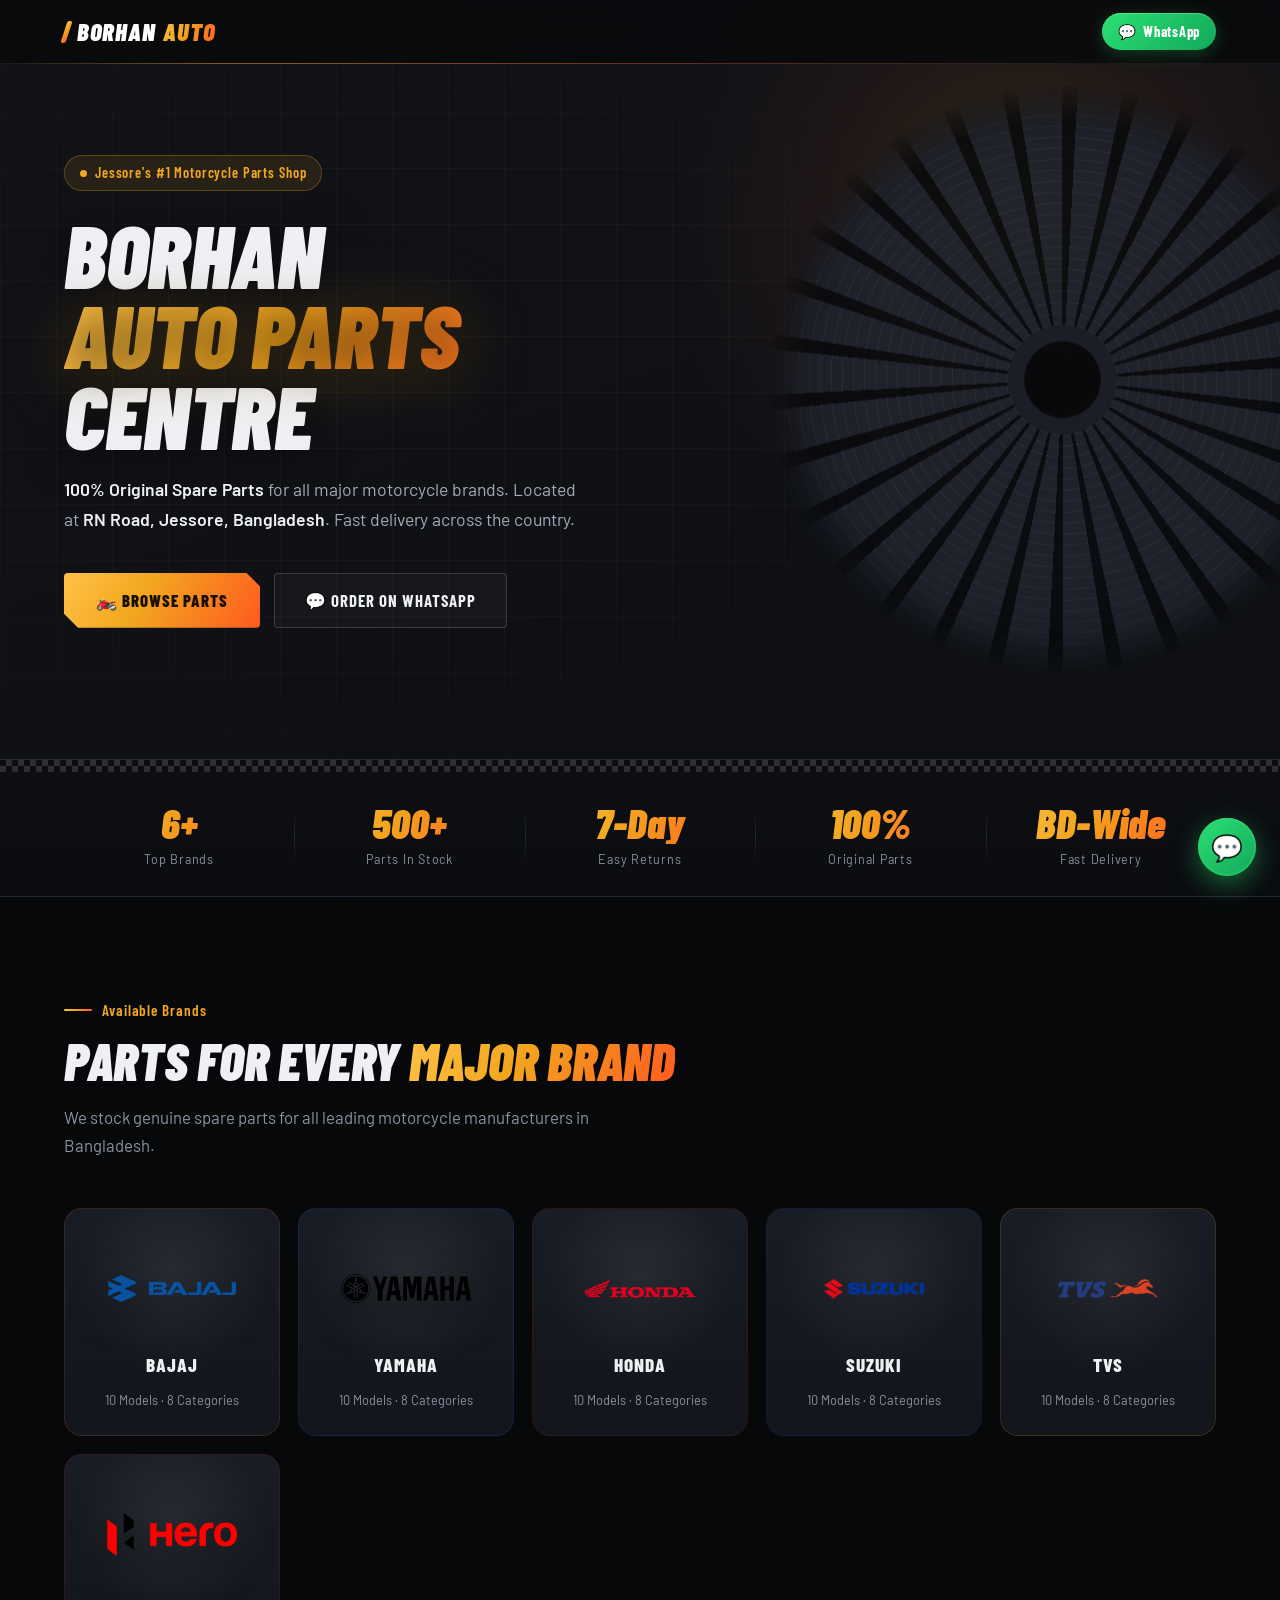
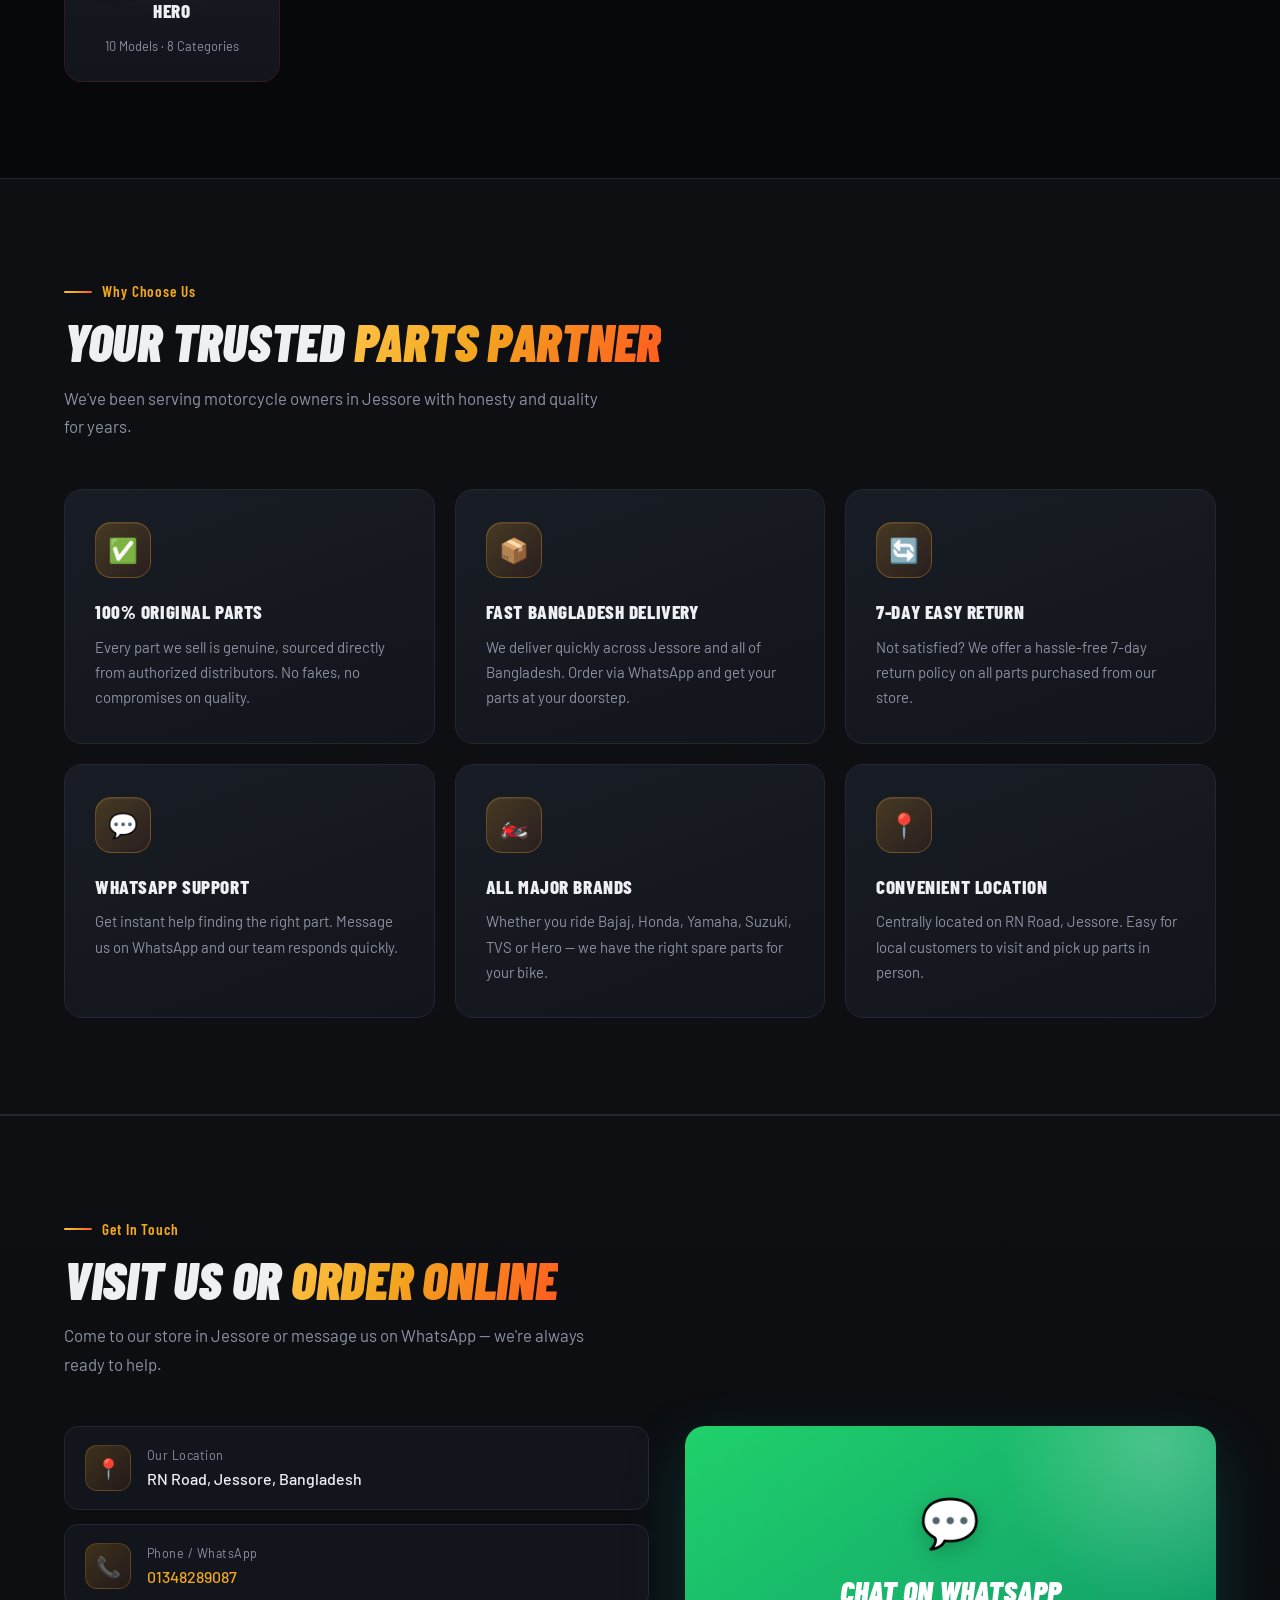
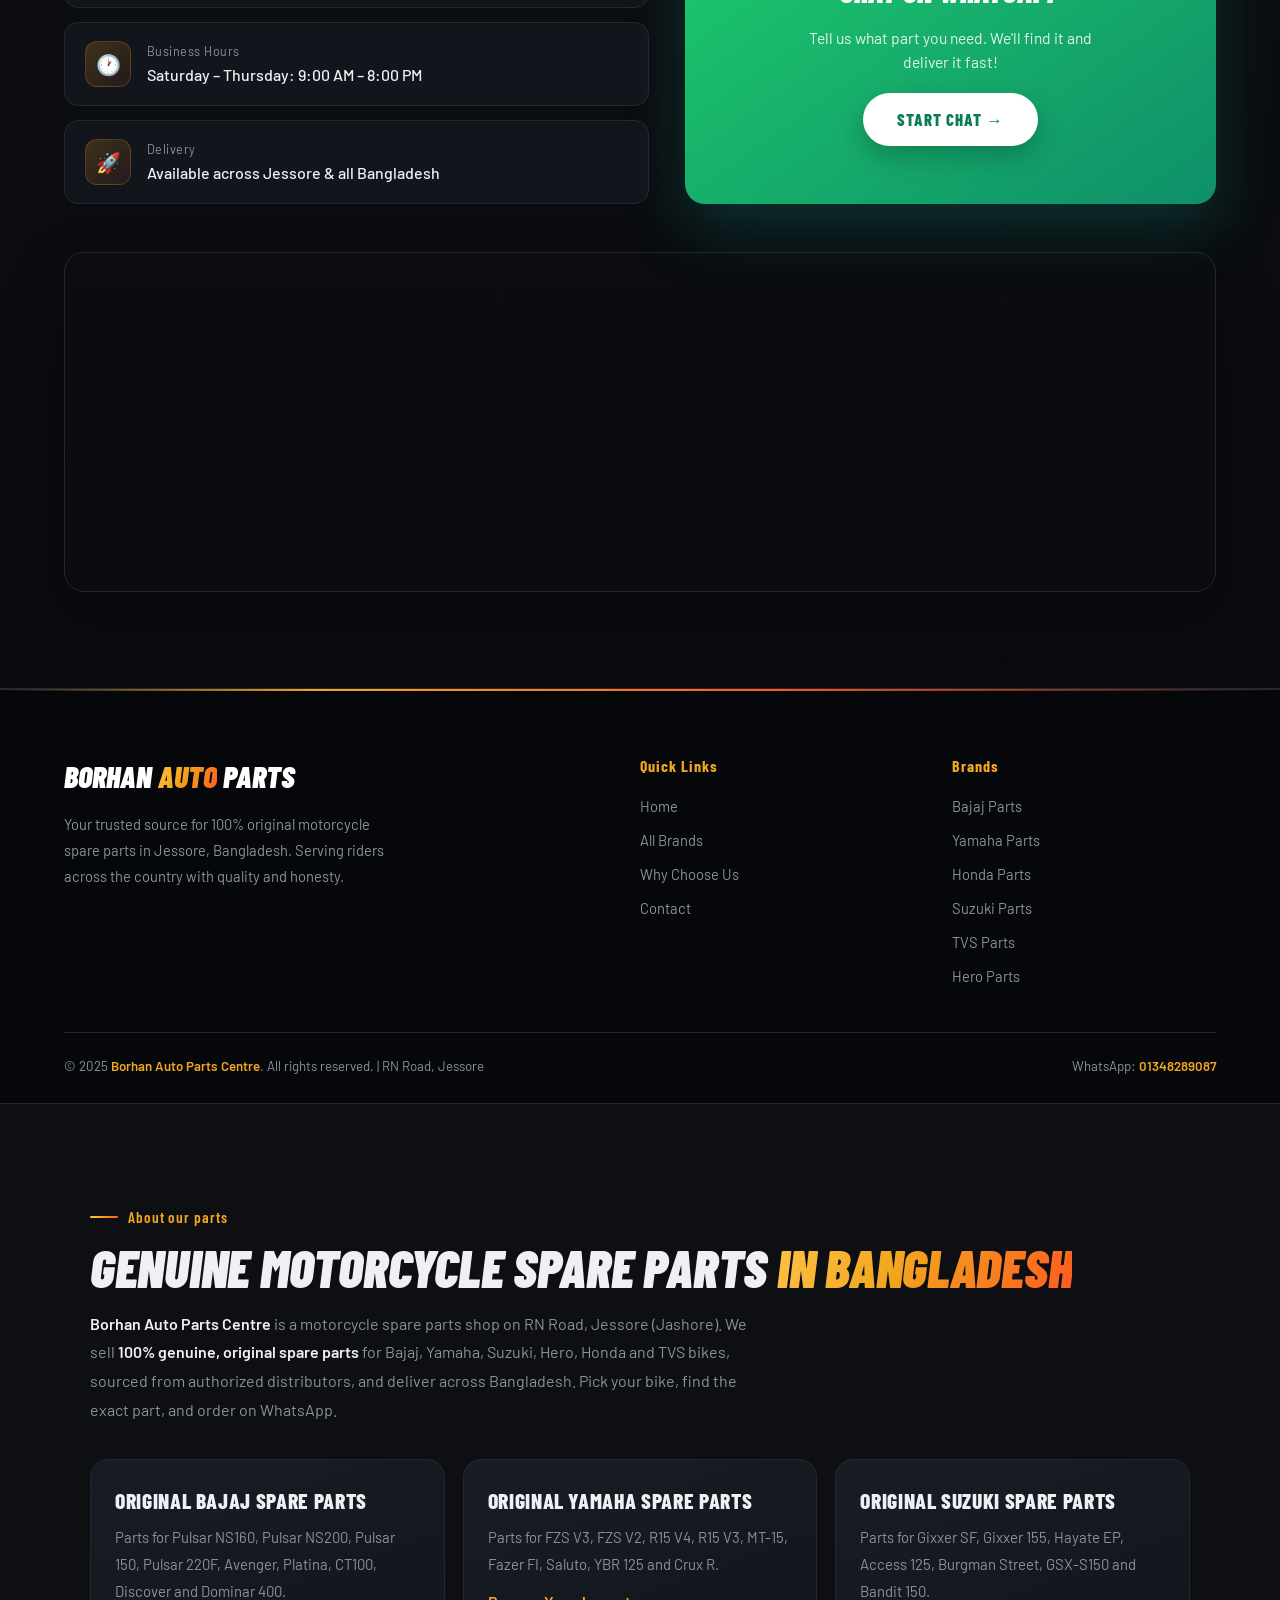
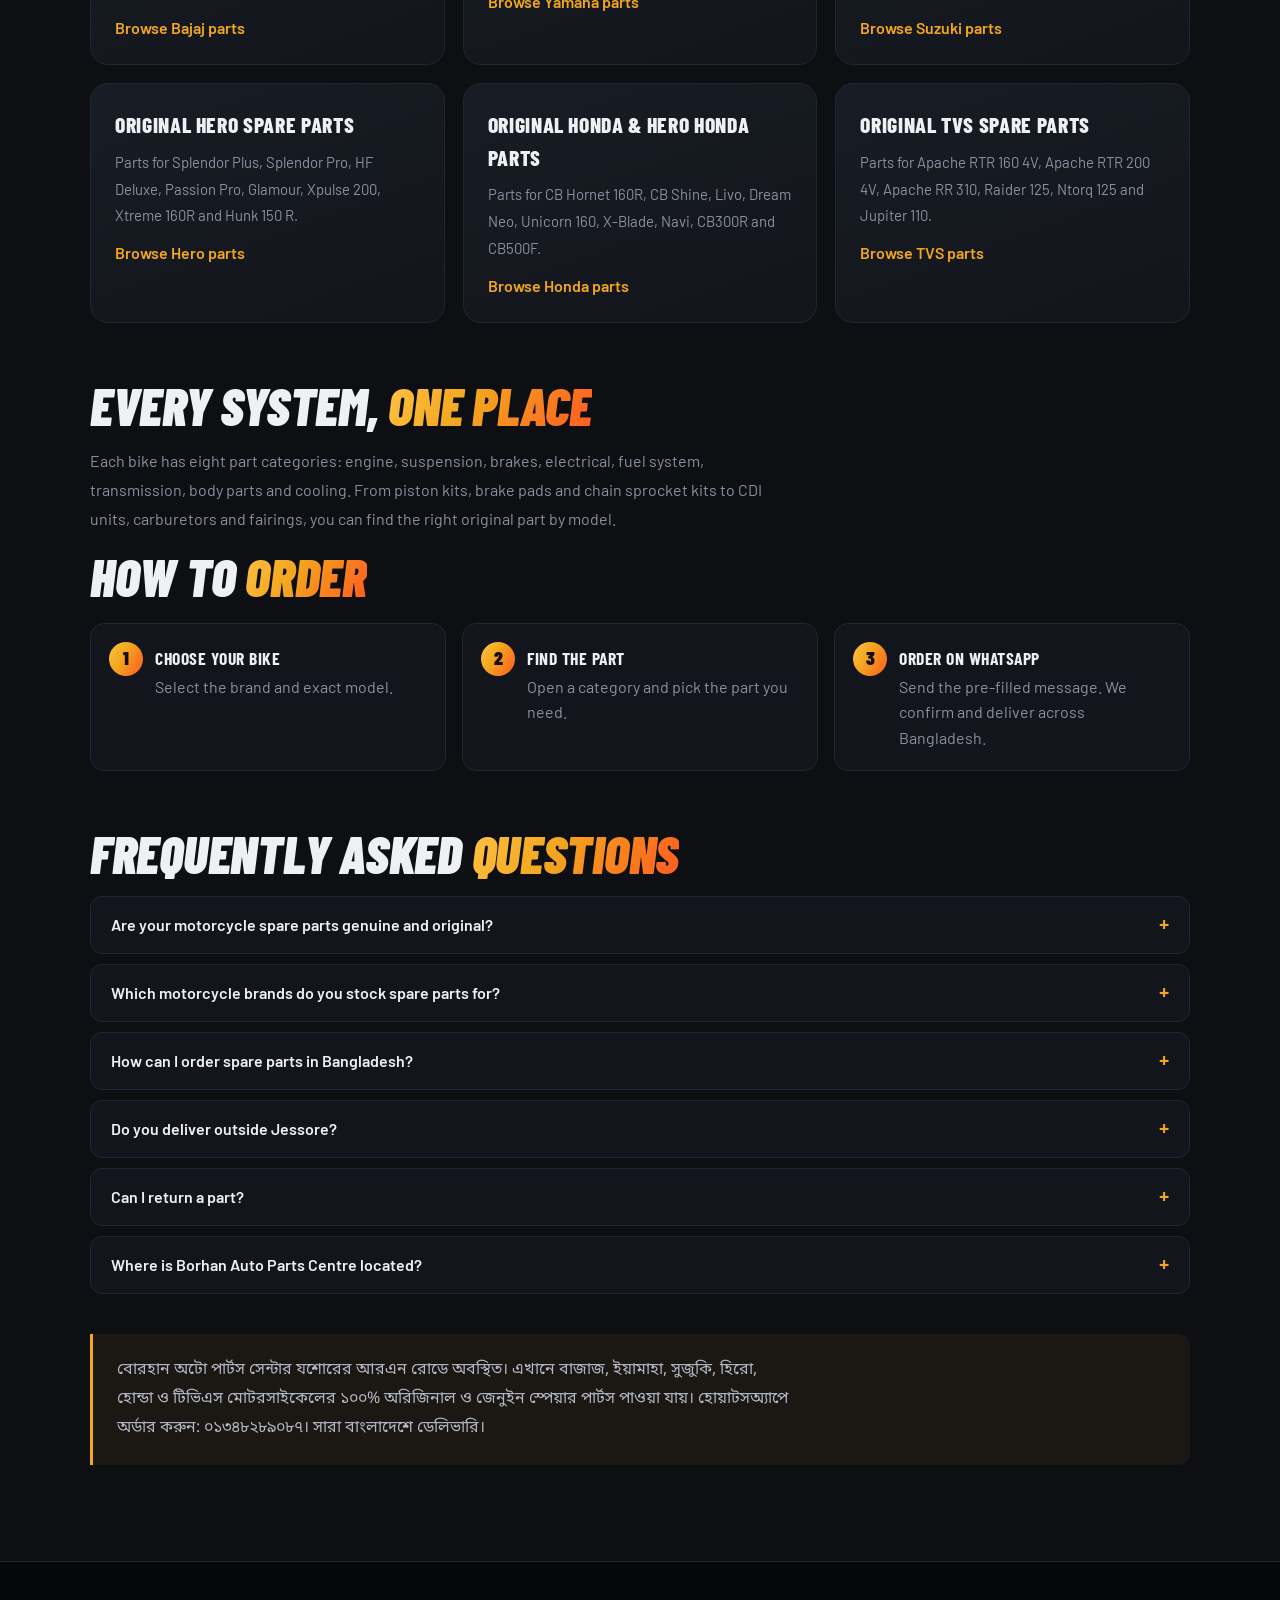
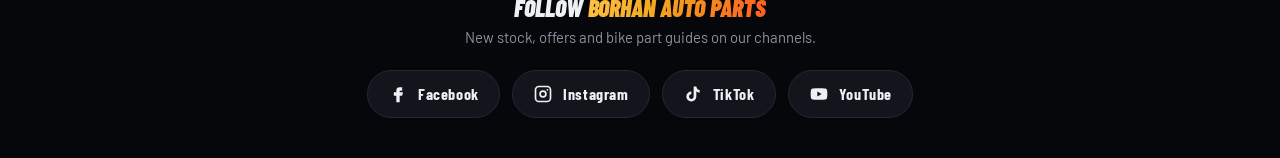
==== commit a877962d: "Update print statement from 'Hello' to 'Goodbye'" ====
--- a/index.html
+++ b/index.html
@@ -2,152 +2,157 @@
 <html lang="en">
 <head>
 
-  <!-- ===== 1. CORE META TAGS ===== -->
+  <!-- ===== 1. CORE META ===== -->
   <meta charset="UTF-8">
   <meta name="viewport" content="width=device-width, initial-scale=1.0">
   <meta http-equiv="X-UA-Compatible" content="IE=edge">
 
-  <title>Borhan Auto Parts Centre | Original Motorcycle Spare Parts – Jessore, Bangladesh</title>
-
-  <meta name="description"
-    content="Borhan Auto Parts Centre – Jessore's trusted supplier of 100% original motorcycle spare parts for Hero Honda, Yamaha, Bajaj, TVS &amp; Suzuki. Order via WhatsApp: 01348289087. Fast delivery across Bangladesh.">
-
-  <meta name="keywords"
-    content="motorcycle spare parts Jessore, original bike parts Bangladesh, Hero Honda parts Jessore, Yamaha spare parts Jessore, Bajaj parts Bangladesh, TVS parts Jessore, Suzuki motorcycle parts, বোরহান অটো পার্টস, মোটরসাইকেল যন্ত্রাংশ যশোর">
-
-  <meta name="author"       content="Borhan Auto Parts Centre">
-  <meta name="robots"       content="index, follow, max-snippet:-1, max-image-preview:large, max-video-preview:-1">
-  <meta name="googlebot"    content="index, follow">
+  <title>Genuine Motorcycle Spare Parts Bangladesh – Bajaj, Yamaha, Suzuki, Hero, Honda, TVS | Borhan Auto</title>
+  <meta name="description" content="100% genuine, original Bajaj, Yamaha, Suzuki, Hero, Honda &amp; TVS motorcycle spare parts in Bangladesh. Jessore shop, nationwide delivery. WhatsApp 01348289087.">
+  <meta name="keywords" content="original motorcycle spare parts Bangladesh, genuine bike parts Bangladesh, Bajaj spare parts Bangladesh, Yamaha spare parts Bangladesh, Suzuki spare parts Bangladesh, Hero spare parts Bangladesh, Honda spare parts Bangladesh, Hero Honda parts, TVS spare parts Bangladesh, motorcycle parts Jessore, motorcycle parts Jashore, Borhan Auto Parts Centre, বাজাজ যন্ত্রাংশ, ইয়ামাহা যন্ত্রাংশ, সুজুকি যন্ত্রাংশ, হিরো হোন্ডা যন্ত্রাংশ, টিভিএস যন্ত্রাংশ, মোটরসাইকেল যন্ত্রাংশ যশোর, বোরহান অটো পার্টস">
+  <meta name="author" content="Borhan Auto Parts Centre">
+  <meta name="robots" content="index, follow, max-snippet:-1, max-image-preview:large, max-video-preview:-1">
+  <meta name="googlebot" content="index, follow">
   <meta name="revisit-after" content="7 days">
-  <meta name="language"     content="en-BD">
-  <meta name="geo.region"   content="BD-D">
+  <meta name="language" content="en-BD">
+  <meta name="geo.region" content="BD-D">
   <meta name="geo.placename" content="Jessore, Khulna Division, Bangladesh">
   <meta name="geo.position" content="23.1664;89.2126">
-  <meta name="ICBM"         content="23.1664, 89.2126">
-
-  <!-- ===== 2. CANONICAL URL ===== -->
+  <meta name="ICBM" content="23.1664, 89.2126">
+  <meta name="theme-color" content="#d62828">
+
+  <!-- ===== 2. CANONICAL & LANGUAGE ===== -->
   <link rel="canonical" href="https://borhanauto.github.io/borhan.auto/">
-
-  <!-- ===== 3. OPEN GRAPH (Facebook / WhatsApp / LinkedIn) ===== -->
-  <meta property="og:type"        content="website">
-  <meta property="og:url"         content="https://borhanauto.github.io/borhan.auto/">
-  <meta property="og:title"       content="Borhan Auto Parts Centre | Original Motorcycle Spare Parts – Jessore">
-  <meta property="og:description" content="100% original motorcycle spare parts for Hero Honda, Yamaha, Bajaj, TVS &amp; Suzuki. Jessore's most trusted auto parts shop. Order on WhatsApp: 01348289087.">
-  <meta property="og:image"       content="https://borhanauto.github.io/borhan.auto/assets/og-image.jpg">
-  <meta property="og:image:width"  content="1200">
+  <link rel="alternate" hreflang="en-bd" href="https://borhanauto.github.io/borhan.auto/">
+  <link rel="alternate" hreflang="x-default" href="https://borhanauto.github.io/borhan.auto/">
+
+  <!-- ===== 3. OPEN GRAPH ===== -->
+  <meta property="og:type" content="website">
+  <meta property="og:url" content="https://borhanauto.github.io/borhan.auto/">
+  <meta property="og:title" content="Genuine Bajaj, Yamaha, Suzuki, Hero, Honda &amp; TVS Spare Parts – Bangladesh">
+  <meta property="og:description" content="100% original motorcycle spare parts from Jessore's trusted shop. Delivery across Bangladesh. Order on WhatsApp: 01348289087.">
+  <meta property="og:image" content="https://borhanauto.github.io/borhan.auto/assets/og-image.jpg">
+  <meta property="og:image:width" content="1200">
   <meta property="og:image:height" content="630">
-  <meta property="og:image:alt"   content="Borhan Auto Parts Centre – Original Motorcycle Spare Parts Jessore Bangladesh">
-  <meta property="og:site_name"   content="Borhan Auto Parts Centre">
-  <meta property="og:locale"      content="en_BD">
+  <meta property="og:image:alt" content="Borhan Auto Parts Centre – genuine motorcycle spare parts Bangladesh">
+  <meta property="og:site_name" content="Borhan Auto Parts Centre">
+  <meta property="og:locale" content="en_BD">
+  <meta property="og:locale:alternate" content="bn_BD">
 
   <!-- ===== 4. TWITTER CARD ===== -->
-  <meta name="twitter:card"        content="summary_large_image">
-  <meta name="twitter:title"       content="Borhan Auto Parts Centre | Original Motorcycle Spare Parts – Jessore">
-  <meta name="twitter:description" content="100% original motorcycle parts for Hero Honda, Yamaha, Bajaj, TVS &amp; Suzuki. Order on WhatsApp: 01348289087.">
-  <meta name="twitter:image"       content="https://borhanauto.github.io/borhan.auto/assets/og-image.jpg">
-
-  <!-- ===== 5. FAVICON & APP ICONS ===== -->
-  <link rel="icon"             type="image/x-icon" href="/borhan.auto/favicon.ico">
-  <link rel="icon"             type="image/png" sizes="32x32" href="/borhan.auto/assets/favicon-32x32.png">
-  <link rel="icon"             type="image/png" sizes="16x16" href="/borhan.auto/assets/favicon-16x16.png">
-  <link rel="apple-touch-icon" sizes="180x180"  href="/borhan.auto/assets/apple-touch-icon.png">
-  <link rel="manifest"         href="/borhan.auto/site.webmanifest">
-  <meta name="theme-color"     content="#d62828">
+  <meta name="twitter:card" content="summary_large_image">
+  <meta name="twitter:title" content="Genuine Bajaj, Yamaha, Suzuki, Hero, Honda &amp; TVS Spare Parts – Bangladesh">
+  <meta name="twitter:description" content="100% original motorcycle parts. Jessore shop, nationwide delivery. WhatsApp: 01348289087.">
+  <meta name="twitter:image" content="https://borhanauto.github.io/borhan.auto/assets/og-image.jpg">
+
+  <!-- ===== 5. ICONS ===== -->
+  <link rel="icon" type="image/x-icon" href="/borhan.auto/favicon.ico">
+  <link rel="icon" type="image/png" sizes="32x32" href="/borhan.auto/assets/favicon-32x32.png">
+  <link rel="icon" type="image/png" sizes="16x16" href="/borhan.auto/assets/favicon-16x16.png">
+  <link rel="apple-touch-icon" sizes="180x180" href="/borhan.auto/assets/apple-touch-icon.png">
+  <link rel="manifest" href="/borhan.auto/site.webmanifest">
 
   <!-- ===== 6. SITEMAP & PRECONNECT ===== -->
   <link rel="sitemap" type="application/xml" title="Sitemap" href="/borhan.auto/sitemap.xml">
   <link rel="preconnect" href="https://fonts.googleapis.com">
-  <link rel="dns-prefetch" href="https://www.google-analytics.com">
-
-  <!-- ===== 7. STRUCTURED DATA – LOCAL BUSINESS (JSON-LD) ===== -->
+  <link rel="preconnect" href="https://fonts.gstatic.com" crossorigin>
+
+  <!-- ===== 7. STRUCTURED DATA – LOCAL BUSINESS ===== -->
   <script type="application/ld+json">
   {
     "@context": "https://schema.org",
     "@type": "AutoPartsStore",
+    "@id": "https://borhanauto.github.io/borhan.auto/#store",
     "name": "Borhan Auto Parts Centre",
-    "alternateName": "বোরহান অটো পার্টস সেন্টার",
+    "alternateName": ["বোরহান অটো পার্টস সেন্টার", "Borhan Auto Parts Jashore"],
     "url": "https://borhanauto.github.io/borhan.auto/",
     "logo": "https://borhanauto.github.io/borhan.auto/assets/logo.png",
     "image": "https://borhanauto.github.io/borhan.auto/assets/og-image.jpg",
-    "description": "100% original motorcycle spare parts for Hero Honda, Yamaha, Bajaj, TVS and Suzuki motorcycles. Located in Jessore, Bangladesh.",
+    "description": "Genuine, original motorcycle spare parts in Bangladesh for Bajaj, Yamaha, Suzuki, Hero, Honda and TVS. Shop on RN Road, Jessore with delivery across the country.",
     "telephone": "+8801348289087",
-    "contactPoint": [
-      {
-        "@type": "ContactPoint",
-        "telephone": "+8801348289087",
-        "contactType": "customer service",
-        "contactOption": "TollFree",
-        "availableLanguage": ["Bengali", "English"],
-        "areaServed": "BD"
-      }
-    ],
+    "contactPoint": [{
+      "@type": "ContactPoint",
+      "telephone": "+8801348289087",
+      "contactType": "customer service",
+      "availableLanguage": ["Bengali", "English"],
+      "areaServed": "BD"
+    }],
     "address": {
       "@type": "PostalAddress",
-      "streetAddress": "RN Road, Jessore",
+      "streetAddress": "RN Road",
       "addressLocality": "Jessore",
       "addressRegion": "Khulna Division",
       "postalCode": "7400",
       "addressCountry": "BD"
     },
-    "geo": {
-      "@type": "GeoCoordinates",
-      "latitude": 23.1664,
-      "longitude": 89.2126
-    },
-    "openingHoursSpecification": [
-      {
-        "@type": "OpeningHoursSpecification",
-        "dayOfWeek": ["Monday","Tuesday","Wednesday","Thursday","Saturday","Sunday"],
-        "opens": "09:00",
-        "closes": "21:00"
-      }
+    "geo": { "@type": "GeoCoordinates", "latitude": 23.1664, "longitude": 89.2126 },
+    "areaServed": { "@type": "Country", "name": "Bangladesh" },
+    "openingHoursSpecification": [{
+      "@type": "OpeningHoursSpecification",
+      "dayOfWeek": ["Saturday","Sunday","Monday","Tuesday","Wednesday","Thursday"],
+      "opens": "09:00",
+      "closes": "20:00"
+    }],
+    "brand": [
+      { "@type": "Brand", "name": "Bajaj" },
+      { "@type": "Brand", "name": "Yamaha" },
+      { "@type": "Brand", "name": "Suzuki" },
+      { "@type": "Brand", "name": "Hero" },
+      { "@type": "Brand", "name": "Honda" },
+      { "@type": "Brand", "name": "TVS" }
     ],
+    "knowsAbout": ["Original motorcycle spare parts", "Engine parts", "Brake parts", "Suspension parts", "Electrical parts", "Transmission parts", "Body parts"],
     "hasOfferCatalog": {
       "@type": "OfferCatalog",
-      "name": "Motorcycle Spare Parts",
+      "name": "Genuine Motorcycle Spare Parts",
       "itemListElement": [
-        { "@type": "OfferCatalog", "name": "Hero Honda Spare Parts" },
-        { "@type": "OfferCatalog", "name": "Yamaha Spare Parts"     },
-        { "@type": "OfferCatalog", "name": "Bajaj Spare Parts"      },
-        { "@type": "OfferCatalog", "name": "TVS Spare Parts"        },
-        { "@type": "OfferCatalog", "name": "Suzuki Spare Parts"     }
+        { "@type": "OfferCatalog", "name": "Bajaj Spare Parts" },
+        { "@type": "OfferCatalog", "name": "Yamaha Spare Parts" },
+        { "@type": "OfferCatalog", "name": "Suzuki Spare Parts" },
+        { "@type": "OfferCatalog", "name": "Hero Spare Parts" },
+        { "@type": "OfferCatalog", "name": "Honda Spare Parts" },
+        { "@type": "OfferCatalog", "name": "TVS Spare Parts" }
       ]
     },
     "priceRange": "৳৳",
     "currenciesAccepted": "BDT",
     "paymentAccepted": "Cash, bKash, Nagad",
+    "hasMap": "https://maps.app.goo.gl/TgQJJ4iyLKE49ouW9",
     "sameAs": [
-      "https://wa.me/8801348289087",
-      "https://www.facebook.com/share/18snEQgrn2/",
-      "https://www.instagram.com/borhanautoparts",
-      "https://youtube.com/@borhan_auto_parts"
+      "https://www.facebook.com/borhanautopartscenterjashore",
+      "https://www.instagram.com/borhanautoparts/",
+      "https://www.tiktok.com/@borhan.auto.parts",
+      "https://www.youtube.com/@Borhan_Auto_Parts",
+      "https://wa.me/8801348289087"
     ]
   }
   </script>
 
-  <!-- ===== 8. STRUCTURED DATA – BREADCRUMB ===== -->
+  <!-- ===== 8. STRUCTURED DATA – WEBSITE & BREADCRUMB ===== -->
   <script type="application/ld+json">
   {
     "@context": "https://schema.org",
-    "@type": "BreadcrumbList",
-    "itemListElement": [
-      {
-        "@type": "ListItem",
-        "position": 1,
-        "name": "Home",
-        "item": "https://borhanauto.github.io/borhan.auto/"
-      },
-      {
-        "@type": "ListItem",
-        "position": 2,
-        "name": "Motorcycle Parts",
-        "item": "https://borhanauto.github.io/borhan.auto/#products"
+    "@graph": [
+      {
+        "@type": "WebSite",
+        "@id": "https://borhanauto.github.io/borhan.auto/#website",
+        "url": "https://borhanauto.github.io/borhan.auto/",
+        "name": "Borhan Auto Parts Centre",
+        "inLanguage": ["en-BD", "bn-BD"],
+        "publisher": { "@id": "https://borhanauto.github.io/borhan.auto/#store" }
+      },
+      {
+        "@type": "BreadcrumbList",
+        "itemListElement": [
+          { "@type": "ListItem", "position": 1, "name": "Home", "item": "https://borhanauto.github.io/borhan.auto/" },
+          { "@type": "ListItem", "position": 2, "name": "Motorcycle Parts", "item": "https://borhanauto.github.io/borhan.auto/#products" }
+        ]
       }
     ]
   }
   </script>
 
-  <!-- ===== 9. STRUCTURED DATA – FAQ ===== -->
+  <!-- ===== 9. STRUCTURED DATA – FAQ (matches the visible FAQ below) ===== -->
   <script type="application/ld+json">
   {
     "@context": "https://schema.org",
@@ -155,69 +160,197 @@
     "mainEntity": [
       {
         "@type": "Question",
-        "name": "Are all motorcycle spare parts at Borhan Auto Parts Centre original?",
-        "acceptedAnswer": {
-          "@type": "Answer",
-          "text": "Yes. Borhan Auto Parts Centre sells only 100% original, authentic spare parts for all major motorcycle brands including Hero Honda, Yamaha, Bajaj, TVS, and Suzuki."
-        }
-      },
-      {
-        "@type": "Question",
-        "name": "How can I order motorcycle spare parts from Borhan Auto Parts Centre?",
-        "acceptedAnswer": {
-          "@type": "Answer",
-          "text": "You can order directly via WhatsApp at +8801348289087. We deliver across Bangladesh."
-        }
+        "name": "Are your motorcycle spare parts genuine and original?",
+        "acceptedAnswer": { "@type": "Answer", "text": "Yes. Borhan Auto Parts Centre sells only 100% genuine, original spare parts for Bajaj, Yamaha, Suzuki, Hero, Honda and TVS motorcycles, sourced from authorized distributors." }
+      },
+      {
+        "@type": "Question",
+        "name": "Which motorcycle brands do you stock spare parts for?",
+        "acceptedAnswer": { "@type": "Answer", "text": "We stock original spare parts for Bajaj, Yamaha, Suzuki, Hero, Honda (including Hero Honda models) and TVS motorcycles." }
+      },
+      {
+        "@type": "Question",
+        "name": "How can I order spare parts in Bangladesh?",
+        "acceptedAnswer": { "@type": "Answer", "text": "Choose your bike brand, model and part on this website, then tap Order on WhatsApp, or message +8801348289087 directly. We deliver across Bangladesh." }
+      },
+      {
+        "@type": "Question",
+        "name": "Do you deliver outside Jessore?",
+        "acceptedAnswer": { "@type": "Answer", "text": "Yes. We deliver quickly across Jessore and all of Bangladesh." }
+      },
+      {
+        "@type": "Question",
+        "name": "Can I return a part?",
+        "acceptedAnswer": { "@type": "Answer", "text": "Yes. We offer a 7-day return policy on parts purchased from our store." }
       },
       {
         "@type": "Question",
         "name": "Where is Borhan Auto Parts Centre located?",
-        "acceptedAnswer": {
-          "@type": "Answer",
-          "text": "We are located at RN Road, Jessore, Khulna Division, Bangladesh."
-        }
-      },
-      {
-        "@type": "Question",
-        "name": "Which motorcycle brands do you stock spare parts for?",
-        "acceptedAnswer": {
-          "@type": "Answer",
-          "text": "We stock original spare parts for Hero Honda, Yamaha, Bajaj, TVS, and Suzuki motorcycles."
-        }
+        "acceptedAnswer": { "@type": "Answer", "text": "We are at RN Road, Jessore 7400, Khulna Division, Bangladesh, open Saturday to Thursday, 9:00 AM to 8:00 PM." }
       }
     ]
   }
   </script>
 
   <!-- ===== 10. FONTS ===== -->
-  <link rel="preconnect" href="https://fonts.googleapis.com">
-  <link
-    href="https://fonts.googleapis.com/css2?family=Barlow+Condensed:wght@400;600;700;900&family=Barlow:wght@300;400;500;600&display=swap"
-    rel="stylesheet">
+  <link href="https://fonts.googleapis.com/css2?family=Barlow+Condensed:ital,wght@0,400;0,600;0,700;0,800;0,900;1,700;1,800;1,900&family=Barlow:wght@300;400;500;600&family=Noto+Sans+Bengali:wght@400;600&display=swap" rel="stylesheet">
 
   <!-- ===== 11. STYLESHEET ===== -->
   <link rel="stylesheet" href="style.css">
 
+  <!-- Styles for the static SEO content + social strip -->
+  <style>
+    .skip{position:absolute;left:-999px;top:8px;z-index:1001;background:var(--acc);color:#000;padding:9px 16px;border-radius:8px;font-weight:700;text-decoration:none}
+    .skip:focus{left:10px}
+    .seo-content{display:none;background:var(--sur);border-top:1px solid var(--bor)}
+    #pg-home.active ~ .seo-content{display:block}
+    .seo-inner{max-width:1100px;margin:0 auto}
+    .seo-content p{color:var(--mu);line-height:1.8;max-width:75ch;margin-bottom:16px}
+    .seo-content p strong{color:var(--tx);font-weight:600}
+    .seo-content a{color:var(--acc);text-decoration:none;font-weight:600}
+    .seo-content a:hover{text-decoration:underline}
+    .seo-content h3{font-family:var(--fh);font-weight:800;font-size:1.35rem;text-transform:uppercase;letter-spacing:.03em;margin-bottom:8px}
+    .seo-brands{display:grid;grid-template-columns:repeat(auto-fill,minmax(310px,1fr));gap:18px;margin:34px 0 56px}
+    .seo-brands article{background:linear-gradient(160deg,var(--card2),var(--card));border:1.5px solid var(--bor);border-radius:18px;padding:24px}
+    .seo-brands article p{font-size:.93rem;margin-bottom:12px}
+    .seo-steps{list-style:none;counter-reset:s;display:grid;grid-template-columns:repeat(auto-fit,minmax(240px,1fr));gap:16px;margin:20px 0 56px}
+    .seo-steps li{counter-increment:s;background:var(--card);border:1px solid var(--bor);border-radius:14px;padding:20px 20px 20px 64px;position:relative;color:var(--mu);line-height:1.6}
+    .seo-steps li::before{content:counter(s);position:absolute;left:18px;top:18px;width:34px;height:34px;border-radius:50%;background:var(--grad);color:#160e02;font-family:var(--fh);font-weight:900;font-size:1.2rem;display:flex;align-items:center;justify-content:center}
+    .seo-steps b{display:block;color:var(--tx);font-family:var(--fh);font-size:1.1rem;text-transform:uppercase;letter-spacing:.03em;margin-bottom:2px}
+    .faq details{border:1px solid var(--bor);border-radius:12px;background:var(--card);margin-bottom:10px;transition:border-color .2s}
+    .faq details[open]{border-color:rgba(242,167,31,.4)}
+    .faq summary{cursor:pointer;padding:16px 20px;font-weight:600;list-style:none}
+    .faq summary::-webkit-details-marker{display:none}
+    .faq summary::after{content:'+';float:right;color:var(--acc);font-size:1.3rem;line-height:1}
+    .faq details[open] summary::after{content:'–'}
+    .faq details p{padding:0 20px;margin:0 0 18px}
+    .bn-note{margin-top:40px;padding:22px 24px;border-left:3px solid var(--acc);background:rgba(242,167,31,.06);border-radius:0 12px 12px 0;font-family:'Noto Sans Bengali',var(--fb)}
+    .bn-note p{margin:0;color:#b3b8c6}
+    .social-strip{position:relative;z-index:1;background:#06070a;border-top:1px solid var(--bor);padding:34px 5% 40px;text-align:center}
+    .social-strip h2{font-size:1.5rem;margin-bottom:6px}
+    .social-strip > p{color:var(--mu);font-size:.93rem;margin-bottom:22px}
+    .social-links{display:flex;flex-wrap:wrap;justify-content:center;gap:12px;list-style:none}
+    .social-links a{display:inline-flex;align-items:center;gap:10px;padding:11px 20px;border-radius:100px;background:var(--card);border:1px solid var(--bor);color:var(--tx);text-decoration:none;font-family:var(--fh);font-weight:700;font-size:1rem;letter-spacing:.04em;transition:transform .25s,border-color .25s,background .25s,color .25s}
+    .social-links svg{width:20px;height:20px;fill:currentColor}
+    .social-links a:hover{transform:translateY(-3px);color:#fff}
+    .social-links .fb:hover{background:#1877f2;border-color:#1877f2}
+    .social-links .ig:hover{background:linear-gradient(45deg,#f9a03f,#e1306c 55%,#833ab4);border-color:transparent}
+    .social-links .tt:hover{background:#000;border-color:#25f4ee;box-shadow:3px 3px 0 #fe2c55}
+    .social-links .yt:hover{background:#ff0000;border-color:#ff0000}
+    @media(max-width:540px){.social-links a{padding:10px 16px}.seo-brands{grid-template-columns:1fr}}
+  </style>
+
 </head>
 <body>
 
+  <a class="skip" href="#main">Skip to content</a>
+
   <!-- NAV -->
-  <nav>
-    <a class="logo" onclick="goHome()">BORHAN <span>AUTO</span></a>
-    <div class="breadcrumb" id="breadcrumb"></div>
-    <a class="nav-wa" href="https://wa.me/8801348289087" target="_blank">💬 <span>WhatsApp</span></a>
+  <nav aria-label="Main navigation">
+    <a class="logo" href="./" onclick="goHome();return false;" aria-label="Borhan Auto Parts Centre – home">BORHAN <span>AUTO</span></a>
+    <div class="breadcrumb" id="breadcrumb" aria-label="Breadcrumb"></div>
+    <a class="nav-wa" href="https://wa.me/8801348289087" target="_blank" rel="noopener" aria-label="Order on WhatsApp">💬 <span>WhatsApp</span></a>
   </nav>
 
-  <!-- PAGES (rendered dynamically by script.js) -->
-  <div class="page active" id="pg-home"></div>
-  <div class="page" id="pg-brands"></div>
-  <div class="page" id="pg-models"></div>
-  <div class="page" id="pg-categories"></div>
-  <div class="page" id="pg-parts"></div>
-  <div class="page" id="pg-product"></div>
+  <main id="main">
+
+    <!-- PAGES (rendered dynamically by script.js) -->
+    <div class="page active" id="pg-home"></div>
+    <div class="page" id="pg-brands"></div>
+    <div class="page" id="pg-models"></div>
+    <div class="page" id="pg-categories"></div>
+    <div class="page" id="pg-parts"></div>
+    <div class="page" id="pg-product"></div>
+
+    <noscript>
+      <section style="padding:110px 5%">
+        <h1>Genuine Motorcycle Spare Parts in Bangladesh</h1>
+        <p>Borhan Auto Parts Centre, RN Road, Jessore: original Bajaj, Yamaha, Suzuki, Hero, Honda and TVS spare parts. Please enable JavaScript to browse the catalog, or order on WhatsApp: <a href="https://wa.me/8801348289087">01348289087</a>.</p>
+      </section>
+    </noscript>
+
+    <!-- CRAWLABLE CONTENT (visible on the home page) -->
+    <section class="seo-content" id="about" aria-labelledby="seo-title">
+      <div class="seo-inner">
+        <div class="sec-label">About our parts</div>
+        <h2 id="seo-title">Genuine motorcycle spare parts <span>in Bangladesh</span></h2>
+        <p><strong>Borhan Auto Parts Centre</strong> is a motorcycle spare parts shop on RN Road, Jessore (Jashore). We sell <strong>100% genuine, original spare parts</strong> for Bajaj, Yamaha, Suzuki, Hero, Honda and TVS bikes, sourced from authorized distributors, and deliver across Bangladesh. Pick your bike, find the exact part, and order on WhatsApp.</p>
+
+        <div class="seo-brands">
+          <article>
+            <h3>Original Bajaj spare parts</h3>
+            <p>Parts for Pulsar NS160, Pulsar NS200, Pulsar 150, Pulsar 220F, Avenger, Platina, CT100, Discover and Dominar 400.</p>
+            <a href="#" onclick="selectBrand('Bajaj');return false;">Browse Bajaj parts</a>
+          </article>
+          <article>
+            <h3>Original Yamaha spare parts</h3>
+            <p>Parts for FZS V3, FZS V2, R15 V4, R15 V3, MT-15, Fazer FI, Saluto, YBR 125 and Crux R.</p>
+            <a href="#" onclick="selectBrand('Yamaha');return false;">Browse Yamaha parts</a>
+          </article>
+          <article>
+            <h3>Original Suzuki spare parts</h3>
+            <p>Parts for Gixxer SF, Gixxer 155, Hayate EP, Access 125, Burgman Street, GSX-S150 and Bandit 150.</p>
+            <a href="#" onclick="selectBrand('Suzuki');return false;">Browse Suzuki parts</a>
+          </article>
+          <article>
+            <h3>Original Hero spare parts</h3>
+            <p>Parts for Splendor Plus, Splendor Pro, HF Deluxe, Passion Pro, Glamour, Xpulse 200, Xtreme 160R and Hunk 150 R.</p>
+            <a href="#" onclick="selectBrand('Hero');return false;">Browse Hero parts</a>
+          </article>
+          <article>
+            <h3>Original Honda &amp; Hero Honda parts</h3>
+            <p>Parts for CB Hornet 160R, CB Shine, Livo, Dream Neo, Unicorn 160, X-Blade, Navi, CB300R and CB500F.</p>
+            <a href="#" onclick="selectBrand('Honda');return false;">Browse Honda parts</a>
+          </article>
+          <article>
+            <h3>Original TVS spare parts</h3>
+            <p>Parts for Apache RTR 160 4V, Apache RTR 200 4V, Apache RR 310, Raider 125, Ntorq 125 and Jupiter 110.</p>
+            <a href="#" onclick="selectBrand('TVS');return false;">Browse TVS parts</a>
+          </article>
+        </div>
+
+        <h2>Every system, <span>one place</span></h2>
+        <p>Each bike has eight part categories: engine, suspension, brakes, electrical, fuel system, transmission, body parts and cooling. From piston kits, brake pads and chain sprocket kits to CDI units, carburetors and fairings, you can find the right original part by model.</p>
+
+        <h2>How to <span>order</span></h2>
+        <ol class="seo-steps">
+          <li><b>Choose your bike</b>Select the brand and exact model.</li>
+          <li><b>Find the part</b>Open a category and pick the part you need.</li>
+          <li><b>Order on WhatsApp</b>Send the pre-filled message. We confirm and deliver across Bangladesh.</li>
+        </ol>
+
+        <h2>Frequently asked <span>questions</span></h2>
+        <div class="faq">
+          <details><summary>Are your motorcycle spare parts genuine and original?</summary><p>Yes. Borhan Auto Parts Centre sells only 100% genuine, original spare parts for Bajaj, Yamaha, Suzuki, Hero, Honda and TVS motorcycles, sourced from authorized distributors.</p></details>
+          <details><summary>Which motorcycle brands do you stock spare parts for?</summary><p>We stock original spare parts for Bajaj, Yamaha, Suzuki, Hero, Honda (including Hero Honda models) and TVS motorcycles.</p></details>
+          <details><summary>How can I order spare parts in Bangladesh?</summary><p>Choose your bike brand, model and part on this website, then tap Order on WhatsApp, or message <a href="https://wa.me/8801348289087" target="_blank" rel="noopener">+8801348289087</a> directly. We deliver across Bangladesh.</p></details>
+          <details><summary>Do you deliver outside Jessore?</summary><p>Yes. We deliver quickly across Jessore and all of Bangladesh.</p></details>
+          <details><summary>Can I return a part?</summary><p>Yes. We offer a 7-day return policy on parts purchased from our store.</p></details>
+          <details><summary>Where is Borhan Auto Parts Centre located?</summary><p>We are at RN Road, Jessore 7400, Khulna Division, Bangladesh, open Saturday to Thursday, 9:00 AM to 8:00 PM.</p></details>
+        </div>
+
+        <div class="bn-note" lang="bn">
+          <p>বোরহান অটো পার্টস সেন্টার যশোরের আরএন রোডে অবস্থিত। এখানে বাজাজ, ইয়ামাহা, সুজুকি, হিরো, হোন্ডা ও টিভিএস মোটরসাইকেলের ১০০% অরিজিনাল ও জেনুইন স্পেয়ার পার্টস পাওয়া যায়। হোয়াটসঅ্যাপে অর্ডার করুন: ০১৩৪৮২৮৯০৮৭। সারা বাংলাদেশে ডেলিভারি।</p>
+        </div>
+      </div>
+    </section>
+
+  </main>
+
+  <!-- SOCIAL LINKS -->
+  <aside class="social-strip" aria-labelledby="social-title">
+    <h2 id="social-title">Follow <span>Borhan Auto Parts</span></h2>
+    <p>New stock, offers and bike part guides on our channels.</p>
+    <ul class="social-links">
+      <li><a class="fb" href="https://www.facebook.com/borhanautopartscenterjashore" target="_blank" rel="noopener noreferrer me" aria-label="Borhan Auto Parts Centre on Facebook"><svg viewBox="0 0 24 24" aria-hidden="true"><path d="M14 8h3V4h-3a4 4 0 0 0-4 4v2H7v4h3v8h4v-8h3l1-4h-4V8z"/></svg>Facebook</a></li>
+      <li><a class="ig" href="https://www.instagram.com/borhanautoparts/" target="_blank" rel="noopener noreferrer me" aria-label="Borhan Auto Parts on Instagram"><svg viewBox="0 0 24 24" aria-hidden="true"><path d="M7 2h10a5 5 0 0 1 5 5v10a5 5 0 0 1-5 5H7a5 5 0 0 1-5-5V7a5 5 0 0 1 5-5zm0 2a3 3 0 0 0-3 3v10a3 3 0 0 0 3 3h10a3 3 0 0 0 3-3V7a3 3 0 0 0-3-3H7zm5 3.5a4.5 4.5 0 1 1 0 9 4.5 4.5 0 0 1 0-9zm0 2a2.5 2.5 0 1 0 0 5 2.5 2.5 0 0 0 0-5zM17.3 5.9a1.1 1.1 0 1 1 0 2.2 1.1 1.1 0 0 1 0-2.2z"/></svg>Instagram</a></li>
+      <li><a class="tt" href="https://www.tiktok.com/@borhan.auto.parts" target="_blank" rel="noopener noreferrer me" aria-label="Borhan Auto Parts on TikTok"><svg viewBox="0 0 24 24" aria-hidden="true"><path d="M16 3c.3 2.4 1.7 4 4 4.2v3.2c-1.5 0-2.9-.5-4-1.3V15a6 6 0 1 1-6-6v3.3a2.8 2.8 0 1 0 2.8 2.7V3H16z"/></svg>TikTok</a></li>
+      <li><a class="yt" href="https://www.youtube.com/@Borhan_Auto_Parts" target="_blank" rel="noopener noreferrer me" aria-label="Borhan Auto Parts on YouTube"><svg viewBox="0 0 24 24" aria-hidden="true"><path d="M21.6 7.2a2.6 2.6 0 0 0-1.8-1.8C18.2 5 12 5 12 5s-6.2 0-7.8.4A2.6 2.6 0 0 0 2.4 7.2C2 8.8 2 12 2 12s0 3.2.4 4.8a2.6 2.6 0 0 0 1.8 1.8C5.8 19 12 19 12 19s6.2 0 7.8-.4a2.6 2.6 0 0 0 1.8-1.8c.4-1.6.4-4.8.4-4.8s0-3.2-.4-4.8zM10 15V9l5.2 3L10 15z"/></svg>YouTube</a></li>
+    </ul>
+  </aside>
 
   <!-- FLOATING WHATSAPP BUTTON -->
-  <a class="float-wa" href="https://wa.me/8801348289087" target="_blank" title="Order on WhatsApp">💬</a>
+  <a class="float-wa" href="https://wa.me/8801348289087" target="_blank" rel="noopener" title="Order on WhatsApp" aria-label="Order on WhatsApp">💬</a>
 
   <!-- ===== JAVASCRIPT ===== -->
   <script src="script.js"></script>
--- a/style.css
+++ b/style.css
@@ -1,1444 +1,702 @@
 /* ══════════════════════════════════════════════
-   BORHAN AUTO PARTS CENTRE — style.css
+   BORHAN AUTO PARTS CENTRE — style.css (premium upgrade)
+   Drop-in replacement: works with the existing index.html + script.js
    ══════════════════════════════════════════════ */
 
-/* ══ RESET & CSS VARIABLES ══ */
-*, *::before, *::after {
-  box-sizing: border-box;
-  margin: 0;
-  padding: 0;
-}
-
-html {
-  scroll-behavior: smooth;
-}
+/* ══ RESET & TOKENS ══ */
+*, *::before, *::after { box-sizing: border-box; margin: 0; padding: 0; }
+html { scroll-behavior: smooth; -webkit-text-size-adjust: 100%; }
 
 :root {
-  --bg:    #0a0c0f;
-  --sur:   #111318;
-  --card:  #16191f;
-  --bor:   #252830;
-  --acc:   #e8a020;
-  --acc2:  #ff6b2b;
-  --tx:    #eaedf2;
-  --mu:    #7a7f8e;
-  --green: #2ecc71;
-  --rad:   12px;
-  --fh:    'Barlow Condensed', sans-serif;
-  --fb:    'Barlow', sans-serif;
+  --bg:    #07080a;
+  --sur:   #0d0f13;
+  --card:  #12151b;
+  --card2: #181c24;
+  --bor:   #232733;
+  --acc:   #f2a71f;
+  --acc2:  #ff5a1f;
+  --tx:    #eef0f4;
+  --mu:    #8b91a1;
+  --green: #34d17a;
+  --rad:   14px;
+  --fh:    'Barlow Condensed', 'Arial Narrow', sans-serif;
+  --fb:    'Barlow', system-ui, sans-serif;
+  --grad:  linear-gradient(120deg, #ffc247 0%, var(--acc) 40%, var(--acc2) 100%);
+  --ease:  cubic-bezier(.2, .8, .2, 1);
 }
 
 /* ══ BASE ══ */
 body {
-  background: var(--bg);
+  background:
+    radial-gradient(1100px 600px at 85% -10%, rgba(242,167,31,.07), transparent 60%),
+    radial-gradient(900px 500px at -10% 40%, rgba(255,90,31,.04), transparent 60%),
+    var(--bg);
+  background-attachment: fixed;
   color: var(--tx);
   font-family: var(--fb);
+  line-height: 1.5;
   overflow-x: hidden;
   min-height: 100vh;
-}
-
-/* Noise texture overlay */
+  -webkit-font-smoothing: antialiased;
+}
 body::before {
   content: '';
-  position: fixed;
-  inset: 0;
-  opacity: .4;
-  pointer-events: none;
-  z-index: 0;
-  background-image: url("data:image/svg+xml,%3Csvg viewBox='0 0 200 200' xmlns='http://www.w3.org/2000/svg'%3E%3Cfilter id='n'%3E%3CfeTurbulence type='fractalNoise' baseFrequency='0.65' numOctaves='3' stitchTiles='stitch'/%3E%3C/filter%3E%3Crect width='100%25' height='100%25' filter='url(%23n)' opacity='0.04'/%3E%3C/svg%3E");
-}
+  position: fixed; inset: 0;
+  opacity: .5; pointer-events: none; z-index: 0;
+  background-image: url("data:image/svg+xml,%3Csvg viewBox='0 0 200 200' xmlns='http://www.w3.org/2000/svg'%3E%3Cfilter id='n'%3E%3CfeTurbulence type='fractalNoise' baseFrequency='0.65' numOctaves='3' stitchTiles='stitch'/%3E%3C/filter%3E%3Crect width='100%25' height='100%25' filter='url(%23n)' opacity='0.05'/%3E%3C/svg%3E");
+}
+::selection { background: var(--acc); color: #000; }
+img { max-width: 100%; }
+
+:focus-visible { outline: 2px solid var(--acc); outline-offset: 3px; border-radius: 6px; }
 
 /* ══ PAGES ══ */
-.page {
-  position: relative;
-  z-index: 1;
-  display: none;
-  min-height: 100vh;
-}
-
-.page.active {
-  display: block;
-}
-
-.fade-in {
-  animation: fadeUp .35s ease both;
-}
-
-@keyframes fadeUp {
-  from { opacity: 0; transform: translateY(16px); }
-  to   { opacity: 1; transform: translateY(0); }
-}
+.page { position: relative; z-index: 1; display: none; min-height: 100vh; }
+.page.active { display: block; }
+.fade-in { animation: pageIn .4s var(--ease) both; }
+@keyframes pageIn { from { opacity: 0; transform: translateY(12px); } to { opacity: 1; transform: none; } }
 
 /* ══ NAV ══ */
 nav {
-  position: fixed;
-  top: 0;
-  left: 0;
-  right: 0;
-  z-index: 999;
+  position: fixed; top: 0; left: 0; right: 0; z-index: 999;
   height: 64px;
-  background: rgba(10, 12, 15, .96);
-  backdrop-filter: blur(20px);
-  border-bottom: 1px solid var(--bor);
-  display: flex;
-  align-items: center;
-  justify-content: space-between;
-  padding: 0 5%;
-  gap: 12px;
-}
-
+  background: rgba(7,8,10,.78);
+  -webkit-backdrop-filter: blur(18px) saturate(1.4);
+  backdrop-filter: blur(18px) saturate(1.4);
+  border-bottom: 1px solid rgba(255,255,255,.06);
+  display: flex; align-items: center; justify-content: space-between;
+  padding: 0 5%; gap: 14px;
+}
+nav::after {
+  content: ''; position: absolute; left: 0; right: 0; bottom: -1px; height: 1px;
+  background: linear-gradient(90deg, transparent, rgba(242,167,31,.7) 18%, rgba(255,90,31,.5) 50%, transparent 85%);
+  opacity: .7;
+}
 .logo {
-  font-family: var(--fh);
-  font-weight: 900;
-  font-size: 1.4rem;
-  color: #fff;
-  cursor: pointer;
-  letter-spacing: .02em;
-  text-decoration: none;
-  flex-shrink: 0;
-}
-
-.logo span {
-  color: var(--acc);
-}
-
-.breadcrumb {
-  display: flex;
-  align-items: center;
-  gap: 6px;
-  flex: 1;
-  flex-wrap: wrap;
-  overflow: hidden;
-}
-
+  font-family: var(--fh); font-weight: 900; font-size: 1.55rem;
+  color: #fff; cursor: pointer; letter-spacing: .03em; text-decoration: none;
+  flex-shrink: 0; display: inline-flex; align-items: center; gap: 8px;
+  font-style: italic;
+}
+.logo::before {
+  content: ''; width: 5px; height: 22px; border-radius: 2px;
+  background: var(--grad); transform: skewX(-18deg);
+}
+.logo span { background: var(--grad); -webkit-background-clip: text; background-clip: text; color: transparent; }
+
+.breadcrumb { display: flex; align-items: center; gap: 6px; flex: 1; flex-wrap: nowrap; overflow: hidden; min-width: 0; }
 .crumb {
-  font-family: var(--fh);
-  font-size: .78rem;
-  font-weight: 600;
-  letter-spacing: .06em;
-  text-transform: uppercase;
-  color: var(--mu);
-  cursor: pointer;
-  background: none;
-  border: none;
-  padding: 0;
-  transition: color .2s;
-  white-space: nowrap;
-}
-
-.crumb:hover,
-.crumb.cur {
-  color: var(--acc);
-}
-
-.sep {
-  color: var(--bor);
-  font-size: .85rem;
-  flex-shrink: 0;
-}
+  font-family: var(--fh); font-size: .82rem; font-weight: 600; letter-spacing: .05em;
+  color: var(--mu); cursor: pointer;
+  background: rgba(255,255,255,.04); border: 1px solid rgba(255,255,255,.07);
+  padding: 4px 11px; border-radius: 100px;
+  transition: color .2s, background .2s, border-color .2s; white-space: nowrap;
+}
+.crumb:hover { color: var(--tx); background: rgba(255,255,255,.08); }
+.crumb.cur { color: #1a1204; background: var(--grad); border-color: transparent; font-weight: 700; }
+.sep { color: #3a3f4d; font-size: .9rem; flex-shrink: 0; }
 
 .nav-wa {
-  display: inline-flex;
-  align-items: center;
-  gap: 7px;
-  background: #25D366;
-  color: #fff;
-  font-family: var(--fh);
-  font-weight: 700;
-  font-size: .8rem;
-  letter-spacing: .06em;
-  text-transform: uppercase;
-  padding: 7px 14px;
-  border-radius: 8px;
-  text-decoration: none;
-  transition: all .2s;
-  white-space: nowrap;
-  flex-shrink: 0;
-}
-
-.nav-wa:hover {
-  background: #1db85a;
-  transform: translateY(-1px);
-}
+  display: inline-flex; align-items: center; gap: 7px;
+  background: linear-gradient(135deg, #2be074, #12a85a);
+  color: #fff; font-family: var(--fh); font-weight: 700; font-size: .9rem; letter-spacing: .05em;
+  padding: 8px 16px; border-radius: 100px; text-decoration: none;
+  box-shadow: 0 4px 18px rgba(37,211,102,.25), inset 0 1px 0 rgba(255,255,255,.25);
+  transition: transform .2s, box-shadow .2s; white-space: nowrap; flex-shrink: 0;
+}
+.nav-wa:hover { transform: translateY(-1px); box-shadow: 0 8px 26px rgba(37,211,102,.4), inset 0 1px 0 rgba(255,255,255,.25); }
 
 /* ══ HERO ══ */
 .hero {
-  padding: 88px 5% 52px;
-  position: relative;
-  overflow: hidden;
+  padding: 120px 5% 96px;
+  position: relative; overflow: hidden;
   border-bottom: 1px solid var(--bor);
-}
-
+  min-height: min(86vh, 760px);
+  display: flex; align-items: center;
+}
 .hero-grid {
-  position: absolute;
-  inset: 0;
+  position: absolute; inset: 0; pointer-events: none;
+  background-image:
+    linear-gradient(rgba(242,167,31,.045) 1px, transparent 1px),
+    linear-gradient(90deg, rgba(242,167,31,.045) 1px, transparent 1px);
+  background-size: 56px 56px;
+  -webkit-mask-image: radial-gradient(ellipse 80% 90% at 30% 50%, #000 30%, transparent 78%);
+  mask-image: radial-gradient(ellipse 80% 90% at 30% 50%, #000 30%, transparent 78%);
+}
+.hero-glow {
+  position: absolute; top: -140px; right: -100px; width: 720px; height: 720px; border-radius: 50%;
+  background: radial-gradient(circle, rgba(242,167,31,.16) 0%, rgba(255,90,31,.06) 40%, transparent 70%);
   pointer-events: none;
-  background-image:
-    linear-gradient(rgba(232, 160, 32, .035) 1px, transparent 1px),
-    linear-gradient(90deg, rgba(232, 160, 32, .035) 1px, transparent 1px);
-  background-size: 50px 50px;
-}
-
-.hero-glow {
-  position: absolute;
-  top: -80px;
-  right: -60px;
-  width: 450px;
-  height: 450px;
-  border-radius: 50%;
-  background: radial-gradient(circle, rgba(232, 160, 32, .09) 0%, transparent 70%);
+}
+/* Brake-rotor motif: the one memorable visual */
+.hero::after {
+  content: '';
+  position: absolute; right: -6%; top: 50%;
+  width: clamp(300px, 46vw, 640px); aspect-ratio: 1; border-radius: 50%;
+  transform: translateY(-50%);
   pointer-events: none;
-}
-
-.hero-inner {
-  position: relative;
-  z-index: 1;
-  max-width: 680px;
-}
+  background:
+    radial-gradient(circle, #07080a 0 9%, #1b1f28 9.4% 13%, transparent 13.4%),
+    repeating-conic-gradient(from 3deg, transparent 0 9deg, rgba(7,8,10,.85) 9deg 12deg),
+    repeating-radial-gradient(circle, rgba(255,255,255,.05) 0 1px, transparent 1px 11px),
+    radial-gradient(circle, #20242e 0 70%, #2c313d 71% 74%, #171a21 75% 100%);
+  box-shadow:
+    0 0 0 1px rgba(255,255,255,.06),
+    0 0 90px rgba(242,167,31,.18),
+    inset 0 0 70px rgba(0,0,0,.65);
+  opacity: .9;
+  -webkit-mask-image: radial-gradient(circle, #000 62%, transparent 72%);
+  mask-image: radial-gradient(circle, #000 62%, transparent 72%);
+}
+.hero-inner { position: relative; z-index: 1; max-width: 700px; }
+.hero-inner > * { animation: rise .8s var(--ease) both; }
+.hero-inner > :nth-child(1) { animation-delay: .05s; }
+.hero-inner > :nth-child(2) { animation-delay: .15s; }
+.hero-inner > :nth-child(3) { animation-delay: .25s; }
+.hero-inner > :nth-child(4) { animation-delay: .35s; }
+@keyframes rise { from { opacity: 0; transform: translateY(22px); } to { opacity: 1; transform: none; } }
 
 .tag {
-  display: inline-flex;
-  align-items: center;
-  gap: 7px;
-  background: rgba(232, 160, 32, .12);
-  border: 1px solid rgba(232, 160, 32, .3);
+  display: inline-flex; align-items: center; gap: 8px;
+  background: rgba(242,167,31,.1);
+  border: 1px solid rgba(242,167,31,.28);
   color: var(--acc);
-  font-family: var(--fh);
-  font-size: .78rem;
-  font-weight: 700;
-  letter-spacing: .14em;
-  text-transform: uppercase;
-  padding: 5px 14px;
-  border-radius: 100px;
-  margin-bottom: 20px;
-}
-
-.dot {
-  width: 6px;
-  height: 6px;
-  border-radius: 50%;
-  background: var(--acc);
-  animation: pulse 1.5s infinite;
-  flex-shrink: 0;
-}
-
-@keyframes pulse {
-  0%,  100% { opacity: 1;  transform: scale(1); }
-  50%        { opacity: .4; transform: scale(1.6); }
-}
+  font-family: var(--fh); font-size: .9rem; font-weight: 600; letter-spacing: .06em;
+  padding: 6px 15px; border-radius: 100px; margin-bottom: 22px;
+  -webkit-backdrop-filter: blur(6px); backdrop-filter: blur(6px);
+}
+.dot { width: 7px; height: 7px; border-radius: 50%; background: var(--acc); box-shadow: 0 0 0 0 rgba(242,167,31,.6); animation: ping 1.8s infinite; flex-shrink: 0; }
+@keyframes ping { 0% { box-shadow: 0 0 0 0 rgba(242,167,31,.55); } 70%,100% { box-shadow: 0 0 0 9px rgba(242,167,31,0); } }
 
 h1 {
-  font-family: var(--fh);
-  font-weight: 900;
-  font-size: clamp(2.2rem, 6vw, 4.2rem);
-  line-height: .93;
-  text-transform: uppercase;
-  margin-bottom: 14px;
-  letter-spacing: -.01em;
-}
-
+  font-family: var(--fh); font-weight: 900;
+  font-size: clamp(2.6rem, 7.4vw, 5.6rem);
+  line-height: .9; text-transform: uppercase; font-style: italic;
+  margin-bottom: 20px; letter-spacing: -.005em;
+  text-shadow: 0 4px 40px rgba(0,0,0,.5);
+}
 h1 em {
-  font-style: normal;
-  color: var(--acc);
-  display: block;
-}
-
-.hero-sub {
-  color: var(--mu);
-  font-size: 1.05rem;
-  max-width: 520px;
-  margin-bottom: 36px;
-  line-height: 1.65;
-}
-
-.hero-sub strong {
-  color: var(--tx);
-}
-
-.hero-btns {
-  display: flex;
-  gap: 14px;
-  flex-wrap: wrap;
-}
+  font-style: italic; display: block;
+  background: var(--grad); -webkit-background-clip: text; background-clip: text; color: transparent;
+  filter: drop-shadow(0 6px 30px rgba(242,167,31,.25));
+}
+.hero-sub { color: #a3a9b8; font-size: 1.1rem; max-width: 520px; margin-bottom: 38px; line-height: 1.7; }
+.hero-sub strong { color: var(--tx); font-weight: 600; }
+.hero-btns { display: flex; gap: 14px; flex-wrap: wrap; }
 
 .btn-primary {
-  display: inline-flex;
-  align-items: center;
-  gap: 9px;
-  background: var(--acc);
-  color: #000;
-  font-family: var(--fh);
-  font-weight: 700;
-  font-size: .95rem;
-  letter-spacing: .06em;
-  text-transform: uppercase;
-  padding: 14px 28px;
-  border-radius: 8px;
-  text-decoration: none;
-  border: none;
-  cursor: pointer;
+  display: inline-flex; align-items: center; gap: 10px;
+  background: var(--grad); color: #160e02;
+  font-family: var(--fh); font-weight: 800; font-size: 1.05rem; letter-spacing: .06em; text-transform: uppercase;
+  padding: 15px 32px; text-decoration: none; border: none; cursor: pointer;
+  border-radius: 4px;
+  clip-path: polygon(0 0, calc(100% - 14px) 0, 100% 14px, 100% 100%, 14px 100%, 0 calc(100% - 14px));
+  transition: filter .2s, transform .2s;
+}
+.btn-primary:hover { filter: brightness(1.1) saturate(1.1); transform: translateY(-2px); }
+.btn-primary:active { transform: translateY(0); }
+
+.btn-outline {
+  display: inline-flex; align-items: center; gap: 10px;
+  background: rgba(255,255,255,.03); color: var(--tx);
+  font-family: var(--fh); font-weight: 700; font-size: 1.05rem; letter-spacing: .06em; text-transform: uppercase;
+  padding: 14px 30px; border-radius: 4px; text-decoration: none; cursor: pointer;
+  border: 1.5px solid rgba(255,255,255,.16);
+  -webkit-backdrop-filter: blur(6px); backdrop-filter: blur(6px);
   transition: all .2s;
 }
-
-.btn-primary:hover {
-  background: #f5b030;
-  transform: translateY(-2px);
-  box-shadow: 0 8px 28px rgba(232, 160, 32, .3);
-}
-
-.btn-outline {
-  display: inline-flex;
-  align-items: center;
-  gap: 9px;
-  background: transparent;
-  color: var(--tx);
-  font-family: var(--fh);
-  font-weight: 700;
-  font-size: .95rem;
-  letter-spacing: .06em;
-  text-transform: uppercase;
-  padding: 14px 28px;
-  border-radius: 8px;
-  text-decoration: none;
-  border: 1.5px solid var(--bor);
-  cursor: pointer;
-  transition: all .2s;
-}
-
-.btn-outline:hover {
-  border-color: var(--acc);
-  color: var(--acc);
-  transform: translateY(-2px);
-}
+.btn-outline:hover { border-color: #25D366; color: #25D366; background: rgba(37,211,102,.07); transform: translateY(-2px); }
 
 /* ══ STATS STRIP ══ */
 .stats-strip {
-  background: var(--sur);
-  border-top: 1px solid var(--bor);
+  position: relative;
+  background: linear-gradient(180deg, var(--sur), #0a0c10);
   border-bottom: 1px solid var(--bor);
-  padding: 28px 5%;
-  display: flex;
-  justify-content: center;
-  gap: 0;
-  flex-wrap: wrap;
-}
-
-.stat-item {
-  text-align: center;
-  padding: 12px 40px;
-  border-right: 1px solid var(--bor);
-}
-
-.stat-item:last-child {
-  border-right: none;
-}
-
+  padding: 22px 5% 8px;
+  display: grid; grid-template-columns: repeat(5, 1fr);
+}
+.stats-strip::before {
+  content: ''; position: absolute; left: 0; right: 0; top: 0; height: 12px; opacity: .13;
+  background: conic-gradient(#fff 25%, #000 0 50%, #fff 0 75%, #000 0) 0 0 / 12px 12px;
+}
+.stat-item { text-align: center; padding: 20px 10px; position: relative; }
+.stat-item + .stat-item::before {
+  content: ''; position: absolute; left: 0; top: 24%; bottom: 24%; width: 1px;
+  background: linear-gradient(transparent, var(--bor), transparent);
+}
 .stat-num {
-  font-family: var(--fh);
-  font-weight: 900;
-  font-size: 2.2rem;
-  color: var(--acc);
-  line-height: 1;
-}
-
-.stat-label {
-  font-size: .75rem;
-  color: var(--mu);
-  letter-spacing: .1em;
-  text-transform: uppercase;
-  margin-top: 4px;
-}
+  font-family: var(--fh); font-weight: 900; font-style: italic; font-size: clamp(1.7rem, 3.4vw, 2.6rem); line-height: 1;
+  background: var(--grad); -webkit-background-clip: text; background-clip: text; color: transparent;
+}
+.stat-label { font-size: .78rem; color: var(--mu); letter-spacing: .06em; margin-top: 6px; }
 
 /* ══ SECTIONS ══ */
-section {
-  padding: 80px 5%;
-  position: relative;
-  z-index: 1;
-}
-
+section { padding: 96px 5%; position: relative; z-index: 1; }
 .sec-label {
-  font-family: var(--fh);
-  font-size: .75rem;
-  font-weight: 700;
-  letter-spacing: .2em;
-  text-transform: uppercase;
-  color: var(--acc);
-  margin-bottom: 10px;
-}
-
+  display: inline-flex; align-items: center; gap: 10px;
+  font-family: var(--fh); font-size: .95rem; font-weight: 600; letter-spacing: .06em;
+  color: var(--acc); margin-bottom: 12px;
+}
+.sec-label::before { content: ''; width: 28px; height: 2px; background: var(--grad); border-radius: 2px; }
 h2 {
-  font-family: var(--fh);
-  font-weight: 900;
-  font-size: clamp(1.8rem, 4vw, 2.8rem);
-  text-transform: uppercase;
-  line-height: 1.05;
-  margin-bottom: 14px;
-}
-
-h2 span {
-  color: var(--acc);
-}
-
-.sec-desc {
-  color: var(--mu);
-  max-width: 520px;
-  margin-bottom: 44px;
-  font-size: 1rem;
-  line-height: 1.65;
-}
-
-/* ══ BRAND CARDS (homepage) ══ */
-.brands-grid {
-  display: grid;
-  grid-template-columns: repeat(auto-fill, minmax(190px, 1fr));
-  gap: 16px;
-}
-
-/* Brand card container */
+  font-family: var(--fh); font-weight: 900; font-style: italic;
+  font-size: clamp(2rem, 4.6vw, 3.3rem);
+  text-transform: uppercase; line-height: 1; margin-bottom: 16px; letter-spacing: -.005em;
+}
+h2 span { background: var(--grad); -webkit-background-clip: text; background-clip: text; color: transparent; }
+.sec-desc { color: var(--mu); max-width: 540px; margin-bottom: 48px; font-size: 1.05rem; line-height: 1.7; }
+
+/* ══ BRAND CARDS ══ */
+.brands-grid { display: grid; grid-template-columns: repeat(auto-fill, minmax(210px, 1fr)); gap: 18px; }
+
 .brand-card {
-  background: var(--card);
+  background: linear-gradient(180deg, var(--card2), var(--card));
   border: 1.5px solid var(--bor);
-  border-radius: var(--rad);
-  padding: 20px 18px;        /* slightly reduced padding */
-  cursor: pointer;
-  text-align: center;
-  transition: all .25s;
-  position: relative;
-  overflow: hidden;
-
-  /* Flex layout for image + text */
-  display: flex;
-  flex-direction: column;     /* stack image on top */
-  align-items: center;        /* center horizontally */
-  justify-content: flex-start;/* top-align content */
-  gap: 8px;                   /* spacing between image and text */
-}
-
-/* Brand image */
+  border-radius: 18px;
+  padding: 28px 18px 24px;
+  cursor: pointer; text-align: center;
+  transition: transform .35s var(--ease), border-color .25s, box-shadow .25s;
+  position: relative; overflow: hidden;
+  display: flex; flex-direction: column; align-items: center; justify-content: flex-start; gap: 10px;
+}
+.brand-card::before {
+  content: ''; position: absolute; left: 0; right: 0; top: 0; height: 75%; pointer-events: none;
+  background: radial-gradient(ellipse at 50% 40%, rgba(255,255,255,.08), transparent 65%);
+}
+.brand-card > * { position: relative; z-index: 1; }
+.brand-card > .bar { position: absolute; z-index: 2; }
 .brand-card img.card-img {
-  width: auto;               /* auto width for proportional scaling */
-  max-width: 120px;          /* prevents image from being too wide */
-  height: 100px;             /* consistent height for all brand images */
-  object-fit: contain;       /* maintain aspect ratio, no stretching */
-  display: block;
-}
-.brand-card:hover {
-  transform: translateY(-5px);
-}
-
+  width: auto; max-width: 130px; height: 104px; object-fit: contain; display: block;
+  filter: drop-shadow(0 12px 18px rgba(0,0,0,.55));
+  transition: transform .45s var(--ease);
+}
+.brand-card:hover { transform: translateY(-7px); }
+.brand-card:hover img.card-img { transform: scale(1.09) translateY(-3px); }
 .brand-card .bar {
-  position: absolute;
-  bottom: 0;
-  left: 0;
-  right: 0;
-  height: 3px;
-  background: linear-gradient(90deg, var(--acc), var(--acc2));
-  transform: scaleX(0);
-  transform-origin: left;
-  transition: transform .3s;
-}
-
-.brand-card:hover .bar {
-  transform: scaleX(1);
-}
-
-.card-emoji {
-  font-size: 2.6rem;
-  display: block;
-  margin-bottom: 12px;
-}
-
-.card-title {
-  font-family: var(--fh);
-  font-weight: 700;
-  font-size: 1.05rem;
-  text-transform: uppercase;
-  letter-spacing: .04em;
-}
-
-.card-sub {
-  font-size: .76rem;
-  color: var(--mu);
-  margin-top: 4px;
-}
+  position: absolute; bottom: 0; left: 0; right: 0; height: 4px;
+  background: var(--grad);
+  transform: scaleX(0); transform-origin: left; transition: transform .4s var(--ease);
+}
+.brand-card:hover .bar { transform: scaleX(1); }
+
+.card-title { font-family: var(--fh); font-weight: 800; font-size: 1.2rem; text-transform: uppercase; letter-spacing: .05em; }
+.card-sub { font-size: .8rem; color: var(--mu); margin-top: 2px; }
 
 /* ══ WHY US ══ */
-.why-grid {
-  display: grid;
-  grid-template-columns: repeat(auto-fill, minmax(260px, 1fr));
-  gap: 18px;
-}
-
+.why-grid { display: grid; grid-template-columns: repeat(auto-fill, minmax(290px, 1fr)); gap: 20px; }
 .why-card {
-  background: var(--card);
+  position: relative; overflow: hidden;
+  background: linear-gradient(160deg, var(--card2), var(--card));
   border: 1.5px solid var(--bor);
-  border-radius: var(--rad);
-  padding: 30px;
-  transition: transform .2s;
-}
-
-.why-card:hover {
-  transform: translateY(-3px);
-}
-
+  border-radius: 18px; padding: 32px 30px;
+  transition: transform .35s var(--ease), border-color .25s, box-shadow .25s;
+}
+.why-card::after {
+  content: ''; position: absolute; left: 0; top: 0; bottom: 0; width: 3px;
+  background: var(--grad); transform: scaleY(0); transform-origin: top; transition: transform .45s var(--ease);
+}
+.why-card:hover { transform: translateY(-4px); border-color: rgba(242,167,31,.35); box-shadow: 0 18px 44px rgba(0,0,0,.4); }
+.why-card:hover::after { transform: scaleY(1); }
 .why-icon {
-  width: 50px;
-  height: 50px;
-  border-radius: 12px;
-  background: linear-gradient(135deg, rgba(232, 160, 32, .18), rgba(255, 107, 43, .08));
-  border: 1px solid rgba(232, 160, 32, .2);
-  display: flex;
-  align-items: center;
-  justify-content: center;
-  font-size: 1.4rem;
-  margin-bottom: 18px;
-}
-
-.why-title {
-  font-family: var(--fh);
-  font-weight: 700;
-  font-size: 1.05rem;
-  text-transform: uppercase;
-  margin-bottom: 8px;
-}
-
-.why-desc {
-  font-size: .88rem;
-  color: var(--mu);
-  line-height: 1.65;
-}
+  width: 56px; height: 56px; border-radius: 16px;
+  background: linear-gradient(135deg, rgba(242,167,31,.22), rgba(255,90,31,.08));
+  border: 1px solid rgba(242,167,31,.28);
+  display: flex; align-items: center; justify-content: center;
+  font-size: 1.5rem; margin-bottom: 20px;
+  box-shadow: inset 0 1px 0 rgba(255,255,255,.08);
+}
+.why-title { font-family: var(--fh); font-weight: 800; font-size: 1.2rem; text-transform: uppercase; letter-spacing: .03em; margin-bottom: 8px; }
+.why-desc { font-size: .93rem; color: var(--mu); line-height: 1.7; }
 
 /* ══ CONTACT ══ */
-.contact-sec {
-  background: var(--sur);
-  border-top: 1px solid var(--bor);
-  border-bottom: 1px solid var(--bor);
-}
-
-.contact-grid {
-  display: grid;
-  grid-template-columns: 1fr 1fr;
-  gap: 40px;
-  align-items: start;
-}
-
-@media (max-width: 700px) {
-  .contact-grid { grid-template-columns: 1fr; }
-}
-
-.contact-items {
-  display: flex;
-  flex-direction: column;
-  gap: 14px;
-}
-
+.contact-sec { background: linear-gradient(180deg, var(--sur), #090b0e); border-top: 1px solid var(--bor); border-bottom: 1px solid var(--bor); }
+.contact-grid { display: grid; grid-template-columns: 1.1fr 1fr; gap: 36px; align-items: stretch; }
+.contact-items { display: flex; flex-direction: column; gap: 14px; }
 .contact-item {
-  display: flex;
-  align-items: flex-start;
-  gap: 14px;
-  padding: 18px;
-  background: var(--bg);
-  border: 1px solid var(--bor);
-  border-radius: var(--rad);
-}
-
+  display: flex; align-items: center; gap: 16px; padding: 18px 20px;
+  background: var(--card); border: 1px solid var(--bor); border-radius: var(--rad);
+  transition: border-color .25s, transform .25s var(--ease);
+}
+.contact-item:hover { border-color: rgba(242,167,31,.35); transform: translateX(4px); }
 .ci-icon {
-  width: 42px;
-  height: 42px;
-  background: rgba(232, 160, 32, .1);
-  border-radius: 10px;
-  display: flex;
-  align-items: center;
-  justify-content: center;
-  font-size: 1.2rem;
-  flex-shrink: 0;
-}
-
-.ci-lbl {
-  font-size: .72rem;
-  color: var(--mu);
-  text-transform: uppercase;
-  letter-spacing: .1em;
-  margin-bottom: 3px;
-}
-
-.ci-val {
-  font-size: .95rem;
-  font-weight: 500;
-}
-
-.ci-val a {
-  color: var(--acc);
-  text-decoration: none;
-}
+  width: 46px; height: 46px; border-radius: 12px; flex-shrink: 0;
+  background: linear-gradient(135deg, rgba(242,167,31,.2), rgba(255,90,31,.07));
+  border: 1px solid rgba(242,167,31,.22);
+  display: flex; align-items: center; justify-content: center; font-size: 1.25rem;
+}
+.ci-lbl { font-size: .78rem; color: var(--mu); letter-spacing: .04em; margin-bottom: 2px; }
+.ci-val { font-size: 1rem; font-weight: 500; }
+.ci-val a { color: var(--acc); text-decoration: none; }
+.ci-val a:hover { text-decoration: underline; }
 
 .wa-box {
-  background: linear-gradient(135deg, #25D366, #128C7E);
-  border-radius: var(--rad);
-  padding: 34px;
-  display: flex;
-  flex-direction: column;
-  align-items: center;
-  text-align: center;
-  gap: 12px;
-}
-
-.wa-box-icon   { font-size: 2.8rem; }
-
-.wa-box-title {
-  font-family: var(--fh);
-  font-weight: 900;
-  font-size: 1.5rem;
-  text-transform: uppercase;
-  color: #fff;
-}
-
-.wa-box-sub {
-  color: rgba(255, 255, 255, .8);
-  font-size: .9rem;
-}
-
+  position: relative; overflow: hidden;
+  background: linear-gradient(145deg, #1fd16b 0%, #0f8f6a 100%);
+  border-radius: 20px; padding: 40px 34px;
+  display: flex; flex-direction: column; align-items: center; justify-content: center; text-align: center; gap: 12px;
+  box-shadow: 0 24px 60px rgba(18,140,126,.28);
+}
+.wa-box::before {
+  content: ''; position: absolute; width: 320px; height: 320px; border-radius: 50%; top: -140px; right: -100px;
+  background: radial-gradient(circle, rgba(255,255,255,.22), transparent 70%);
+}
+.wa-box > * { position: relative; }
+.wa-box-icon { font-size: 3rem; filter: drop-shadow(0 6px 10px rgba(0,0,0,.2)); }
+.wa-box-title { font-family: var(--fh); font-weight: 900; font-style: italic; font-size: 1.9rem; text-transform: uppercase; color: #fff; }
+.wa-box-sub { color: rgba(255,255,255,.88); font-size: .98rem; max-width: 300px; }
 .wa-box-btn {
-  display: inline-flex;
-  align-items: center;
-  gap: 9px;
-  background: #fff;
-  color: #128C7E;
-  font-family: var(--fh);
-  font-weight: 700;
-  font-size: 1rem;
-  text-transform: uppercase;
-  letter-spacing: .06em;
-  padding: 13px 32px;
-  border-radius: 8px;
-  text-decoration: none;
-  transition: all .2s;
-  margin-top: 6px;
-}
-
-.wa-box-btn:hover {
-  background: #f0fff4;
-  transform: translateY(-2px);
-  box-shadow: 0 6px 20px rgba(0, 0, 0, .2);
-}
-
-.map-wrap {
-  border-radius: var(--rad);
-  overflow: hidden;
-  border: 1px solid var(--bor);
-  height: 320px;
-  margin-top: 44px;
-}
-
-.map-wrap iframe {
-  width: 100%;
-  height: 100%;
-  border: none;
-  filter: invert(90%) hue-rotate(180deg);
-}
+  display: inline-flex; align-items: center; gap: 9px; margin-top: 8px;
+  background: #fff; color: #0b7a57;
+  font-family: var(--fh); font-weight: 800; font-size: 1.05rem; letter-spacing: .06em; text-transform: uppercase;
+  padding: 14px 34px; border-radius: 100px; text-decoration: none;
+  box-shadow: 0 10px 26px rgba(0,0,0,.22);
+  transition: transform .2s, box-shadow .2s;
+}
+.wa-box-btn:hover { transform: translateY(-2px); box-shadow: 0 16px 34px rgba(0,0,0,.28); }
+
+.map-wrap { border-radius: 20px; overflow: hidden; border: 1px solid var(--bor); height: 340px; margin-top: 48px; box-shadow: 0 20px 50px rgba(0,0,0,.35); }
+.map-wrap iframe { width: 100%; height: 100%; border: none; filter: invert(90%) hue-rotate(180deg) saturate(.8); }
 
 /* ══ FOOTER ══ */
 footer {
-  background: var(--sur);
-  border-top: 1px solid var(--bor);
-  padding: 52px 5% 24px;
-}
-
-.footer-grid {
-  display: grid;
-  grid-template-columns: 2fr 1fr 1fr;
-  gap: 44px;
-  padding-bottom: 44px;
-  border-bottom: 1px solid var(--bor);
-  margin-bottom: 24px;
-}
-
-@media (max-width: 680px) {
-  .footer-grid { grid-template-columns: 1fr; gap: 28px; }
-}
-
-.footer-logo {
-  font-family: var(--fh);
-  font-weight: 900;
-  font-size: 1.7rem;
-  text-transform: uppercase;
-  color: #fff;
-  margin-bottom: 10px;
-}
-
-.footer-logo span {
-  color: var(--acc);
-}
-
-.footer-desc {
-  color: var(--mu);
-  font-size: .88rem;
-  line-height: 1.7;
-  max-width: 300px;
-}
-
-.footer-col-title {
-  font-family: var(--fh);
-  font-weight: 700;
-  font-size: .82rem;
-  letter-spacing: .14em;
-  text-transform: uppercase;
-  color: var(--acc);
-  margin-bottom: 14px;
-}
-
-.footer-links {
-  list-style: none;
-  display: flex;
-  flex-direction: column;
-  gap: 9px;
-}
-
-.footer-links a,
-.footer-links button {
-  color: var(--mu);
-  text-decoration: none;
-  font-size: .88rem;
-  transition: color .2s;
-  background: none;
-  border: none;
-  cursor: pointer;
-  padding: 0;
-  text-align: left;
-  font-family: var(--fb);
-}
-
-.footer-links a:hover,
-.footer-links button:hover {
-  color: var(--tx);
-}
-
-.footer-bottom {
-  display: flex;
-  justify-content: space-between;
-  align-items: center;
-  flex-wrap: wrap;
-  gap: 10px;
-}
-
-.footer-copy {
-  font-size: .8rem;
-  color: var(--mu);
-}
-
-.footer-copy strong {
-  color: var(--acc);
-}
+  position: relative; z-index: 1;
+  background: #06070a; border-top: 1px solid var(--bor);
+  padding: 64px 5% 26px;
+}
+footer::before {
+  content: ''; position: absolute; left: 0; right: 0; top: -1px; height: 2px;
+  background: linear-gradient(90deg, transparent, var(--acc) 25%, var(--acc2) 60%, transparent);
+}
+.footer-grid { display: grid; grid-template-columns: 2fr 1fr 1fr; gap: 48px; padding-bottom: 44px; border-bottom: 1px solid var(--bor); margin-bottom: 24px; }
+.footer-logo { font-family: var(--fh); font-weight: 900; font-style: italic; font-size: 1.9rem; text-transform: uppercase; color: #fff; margin-bottom: 12px; }
+.footer-logo span { background: var(--grad); -webkit-background-clip: text; background-clip: text; color: transparent; }
+.footer-desc { color: var(--mu); font-size: .92rem; line-height: 1.75; max-width: 320px; }
+.footer-col-title { font-family: var(--fh); font-weight: 700; font-size: 1rem; letter-spacing: .06em; color: var(--acc); margin-bottom: 16px; }
+.footer-links { list-style: none; display: flex; flex-direction: column; gap: 10px; }
+.footer-links a, .footer-links button {
+  color: var(--mu); text-decoration: none; font-size: .92rem; background: none; border: none; cursor: pointer;
+  padding: 0; text-align: left; font-family: var(--fb); transition: color .2s, padding-left .2s;
+}
+.footer-links a:hover, .footer-links button:hover { color: var(--tx); padding-left: 5px; }
+.footer-bottom { display: flex; justify-content: space-between; align-items: center; flex-wrap: wrap; gap: 10px; }
+.footer-copy { font-size: .83rem; color: var(--mu); }
+.footer-copy strong { color: var(--acc); font-weight: 600; }
 
 /* ══ INNER PAGES ══ */
-.inner-page {
-  padding-top: 64px;
-}
-
-.inner-hero {
-  padding: 48px 5% 40px;
-  position: relative;
-  overflow: hidden;
-  border-bottom: 1px solid var(--bor);
-}
-
+.inner-page { padding-top: 64px; }
+.inner-hero { padding: 56px 5% 46px; position: relative; overflow: hidden; border-bottom: 1px solid var(--bor); }
+.inner-hero::before {
+  content: ''; position: absolute; left: 0; top: 0; bottom: 0; width: 5px;
+  background: var(--grad);
+}
+.inner-hero::after {
+  content: ''; position: absolute; right: -90px; top: 50%; width: 340px; aspect-ratio: 1; border-radius: 50%;
+  transform: translateY(-50%); pointer-events: none; opacity: .5;
+  background:
+    radial-gradient(circle, transparent 0 14%, rgba(255,255,255,.05) 14.4% 15%, transparent 15.4%),
+    repeating-conic-gradient(from 3deg, transparent 0 9deg, rgba(255,255,255,.045) 9deg 10deg),
+    repeating-radial-gradient(circle, rgba(255,255,255,.05) 0 1px, transparent 1px 12px);
+  -webkit-mask-image: radial-gradient(circle, #000 55%, transparent 70%);
+  mask-image: radial-gradient(circle, #000 55%, transparent 70%);
+}
 .inner-hero-grid {
-  position: absolute;
-  inset: 0;
-  pointer-events: none;
+  position: absolute; inset: 0; pointer-events: none;
   background-image:
-    linear-gradient(rgba(232, 160, 32, .03) 1px, transparent 1px),
-    linear-gradient(90deg, rgba(232, 160, 32, .03) 1px, transparent 1px);
-  background-size: 50px 50px;
-}
-
-.inner-hero-inner {
-  position: relative;
-  z-index: 1;
-}
-
-.pgrid {
-  display: grid;
-  gap: 14px;
-  padding: 32px 5%;
-}
-
-.pgrid-3 { grid-template-columns: repeat(auto-fill, minmax(200px, 1fr)); }
-.pgrid-4 { grid-template-columns: repeat(auto-fill, minmax(185px, 1fr)); }
-.pgrid-5 { grid-template-columns: repeat(auto-fill, minmax(170px, 1fr)); }
+    linear-gradient(rgba(242,167,31,.035) 1px, transparent 1px),
+    linear-gradient(90deg, rgba(242,167,31,.035) 1px, transparent 1px);
+  background-size: 52px 52px;
+}
+.inner-hero-inner { position: relative; z-index: 1; }
+.inner-hero h1 { font-size: clamp(2rem, 5vw, 3.6rem); }
+.inner-hero .hero-sub { margin-bottom: 0; }
+
+.pgrid { display: grid; gap: 18px; padding: 40px 5% 56px; }
+.pgrid-3 { grid-template-columns: repeat(auto-fill, minmax(210px, 1fr)); }
+.pgrid-4 { grid-template-columns: repeat(auto-fill, minmax(200px, 1fr)); }
+.pgrid-5 { grid-template-columns: repeat(auto-fill, minmax(240px, 1fr)); }
 
 /* ══ MODEL CARD ══ */
 .model-card {
-  background: var(--card);
+  background: linear-gradient(180deg, var(--card2), var(--card));
   border: 1.5px solid var(--bor);
-  border-radius: var(--rad);
-  padding: 22px 16px;
-  cursor: pointer;
-  text-align: center;
-  transition: all .25s;
-  position: relative;
-  overflow: hidden;
-}
-
-.model-card:hover {
-  transform: translateY(-4px);
-}
-
-.model-card .bar {
-  position: absolute;
-  bottom: 0;
-  left: 0;
-  right: 0;
-  height: 3px;
-  transform: scaleX(0);
-  transform-origin: left;
-  transition: transform .3s;
-}
-
-.model-card:hover .bar {
-  transform: scaleX(1);
-}
-
-/* ══ CAT CARD ══ */
+  border-radius: 16px; padding: 22px 16px 20px;
+  cursor: pointer; text-align: center;
+  transition: transform .35s var(--ease), border-color .25s, box-shadow .25s;
+  position: relative; overflow: hidden;
+}
+.model-card::before {
+  content: ''; position: absolute; left: 0; right: 0; top: 0; height: 60%; pointer-events: none;
+  background: radial-gradient(ellipse at 50% 35%, rgba(255,255,255,.07), transparent 65%);
+}
+.model-card > * { position: relative; z-index: 1; }
+.model-card > .bar { position: absolute; z-index: 2; }
+.model-card:hover { transform: translateY(-6px); border-color: rgba(242,167,31,.45); box-shadow: 0 18px 40px rgba(0,0,0,.45); }
+.model-card .bar { position: absolute; bottom: 0; left: 0; right: 0; height: 4px; transform: scaleX(0); transform-origin: left; transition: transform .4s var(--ease); }
+.model-card:hover .bar { transform: scaleX(1); }
+.model-card img.model-img {
+  width: 100%; height: 112px; object-fit: contain; margin-bottom: 10px; border-radius: 6px;
+  filter: drop-shadow(0 10px 14px rgba(0,0,0,.5));
+  transition: transform .45s var(--ease);
+}
+.model-card:hover img.model-img { transform: scale(1.07); }
+
+/* ══ CATEGORY CARD ══ */
 .cat-card {
-  background: var(--card);
+  background: linear-gradient(135deg, var(--card2), var(--card));
   border: 1.5px solid var(--bor);
-  border-radius: var(--rad);
-  padding: 18px 16px;
-  cursor: pointer;
-  display: flex;
-  align-items: center;
-  gap: 13px;
-  transition: all .25s;
+  border-radius: 16px; padding: 16px;
+  cursor: pointer; display: flex; align-items: center; gap: 16px;
+  transition: transform .3s var(--ease), border-color .25s, box-shadow .25s;
 }
 .cat-image-box {
-  width: 64px;
-  height: 64px;
-  border-radius: 10px;
-  overflow: hidden;
-  flex-shrink: 0;
-  background: #222;
-}
-
-.cat-image-box img {
-  width: 100%;
-  height: 100%;
-  object-fit: contain;
-  display: block;
-}
-.cat-card:hover {
-  transform: translateY(-3px);
-}
-
-.cat-icon-box {
-  width: 44px;
-  height: 44px;
-  border-radius: 10px;
-  background: rgba(232, 160, 32, .12);
-  display: flex;
-  align-items: center;
-  justify-content: center;
-  font-size: 1.35rem;
-  flex-shrink: 0;
-}
-
-.cat-name {
-  font-family: var(--fh);
-  font-weight: 700;
-  font-size: .95rem;
-  text-transform: uppercase;
-}
-
-.cat-count {
-  font-size: .75rem;
-  color: var(--mu);
-  margin-top: 2px;
-}
+  width: 74px; height: 74px; border-radius: 14px; overflow: hidden; flex-shrink: 0;
+  background: radial-gradient(circle at 50% 40%, #2a2f3b, #14171d);
+  border: 1px solid rgba(255,255,255,.06);
+  padding: 6px;
+}
+.cat-image-box img { width: 100%; height: 100%; object-fit: contain; display: block; transition: transform .4s var(--ease); }
+.cat-card:hover .cat-image-box img { transform: scale(1.12) rotate(-3deg); }
+.cat-name { font-family: var(--fh); font-weight: 800; font-size: 1.1rem; text-transform: uppercase; letter-spacing: .04em; }
+.cat-count { font-size: .8rem; color: var(--mu); margin-top: 3px; }
 
 /* ══ SEARCH ══ */
-.search-wrap {
-  padding: 18px 5% 0;
-}
-
+.search-wrap { padding: 26px 5% 0; }
 .search-wrap input {
-  width: 100%;
-  max-width: 420px;
-  background: var(--sur);
-  border: 1.5px solid var(--bor);
-  border-radius: 8px;
-  color: var(--tx);
-  font-family: var(--fb);
-  font-size: .95rem;
-  padding: 10px 14px;
-  outline: none;
-  transition: border-color .2s;
-}
-
-.search-wrap input:focus {
-  border-color: var(--acc);
-}
+  width: 100%; max-width: 480px;
+  background: var(--card); border: 1.5px solid var(--bor); border-radius: 100px;
+  color: var(--tx); font-family: var(--fb); font-size: 1rem; padding: 14px 22px; outline: none;
+  transition: border-color .2s, box-shadow .2s, background .2s;
+}
+.search-wrap input::placeholder { color: #626878; }
+.search-wrap input:focus { border-color: var(--acc); box-shadow: 0 0 0 4px rgba(242,167,31,.12); background: var(--card2); }
 
 /* ══ PART CARD ══ */
 .part-card {
-  background: var(--card);
+  position: relative; overflow: hidden;
+  background: linear-gradient(170deg, var(--card2), var(--card));
   border: 1.5px solid var(--bor);
-  border-radius: var(--rad);
-  padding: 16px;
+  border-radius: 16px; padding: 20px 18px 18px;
   cursor: pointer;
-  transition: all .25s;
-}
-
-.part-card:hover {
-  transform: translateY(-3px);
-}
-
-.pt-top {
-  display: flex;
-  justify-content: space-between;
-  align-items: flex-start;
-  margin-bottom: 8px;
-}
-
-.pt-name {
-  font-family: var(--fh);
-  font-weight: 700;
-  font-size: .92rem;
-  text-transform: uppercase;
-  letter-spacing: .03em;
-  flex: 1;
-  margin-right: 7px;
-  line-height: 1.25;
-}
-
+  transition: transform .3s var(--ease), border-color .25s, box-shadow .25s;
+}
+.part-card::before {
+  content: ''; position: absolute; left: 0; right: 0; top: 0; height: 2px;
+  background: var(--grad); transform: scaleX(0); transform-origin: left; transition: transform .4s var(--ease);
+}
+.part-card:hover { transform: translateY(-4px); }
+.part-card:hover::before { transform: scaleX(1); }
+.pt-top { display: flex; justify-content: space-between; align-items: flex-start; gap: 10px; margin-bottom: 10px; }
+.pt-name { font-family: var(--fh); font-weight: 800; font-size: 1.1rem; text-transform: uppercase; letter-spacing: .03em; flex: 1; line-height: 1.2; }
 .pt-price {
-  font-family: var(--fh);
-  font-weight: 900;
-  font-size: 1.1rem;
-  color: var(--acc);
-  white-space: nowrap;
-}
-
-.pt-sku {
-  font-size: .68rem;
-  color: var(--mu);
-  margin-bottom: 7px;
-  font-family: monospace;
-  letter-spacing: .04em;
-}
-
-.pt-bot {
-  display: flex;
-  justify-content: space-between;
-  align-items: center;
-}
+  font-family: var(--fh); font-weight: 900; font-size: 1.3rem; white-space: nowrap;
+  background: var(--grad); -webkit-background-clip: text; background-clip: text; color: transparent;
+}
+.pt-sku { font-size: .72rem; color: #6b7183; margin-bottom: 12px; font-family: ui-monospace, 'SF Mono', Menlo, monospace; letter-spacing: .04em; }
+.pt-bot { display: flex; justify-content: space-between; align-items: center; gap: 8px; }
 
 .stock-badge {
-  display: inline-flex;
-  align-items: center;
-  gap: 5px;
-  background: rgba(46, 204, 113, .1);
-  border: 1px solid rgba(46, 204, 113, .25);
-  color: var(--green);
-  font-size: .7rem;
-  font-family: var(--fh);
-  font-weight: 700;
-  letter-spacing: .08em;
-  text-transform: uppercase;
-  padding: 3px 8px;
-  border-radius: 100px;
-}
-
-.sdot {
-  width: 5px;
-  height: 5px;
-  border-radius: 50%;
-  background: var(--green);
-}
-
-.ct-lbl {
-  font-size: .72rem;
-  color: var(--mu);
-}
+  display: inline-flex; align-items: center; gap: 6px;
+  background: rgba(52,209,122,.1); border: 1px solid rgba(52,209,122,.25);
+  color: var(--green); font-size: .78rem; font-family: var(--fh); font-weight: 700; letter-spacing: .04em;
+  padding: 3px 10px; border-radius: 100px;
+}
+.sdot { width: 6px; height: 6px; border-radius: 50%; background: var(--green); box-shadow: 0 0 8px var(--green); }
+.ct-lbl { font-size: .78rem; color: var(--mu); }
 
 .wa-order-btn {
-  display: flex;
-  align-items: center;
-  justify-content: center;
-  gap: 7px;
-  background: #25D366;
-  color: #fff;
-  font-family: var(--fh);
-  font-weight: 700;
-  font-size: .76rem;
-  text-transform: uppercase;
-  letter-spacing: .06em;
-  padding: 7px 10px;
-  border-radius: 7px;
-  border: none;
-  cursor: pointer;
-  width: 100%;
-  margin-top: 10px;
-  transition: all .2s;
-}
-
-.wa-order-btn:hover {
-  background: #1db85a;
-}
-
-.no-res {
-  grid-column: 1 / -1;
-  text-align: center;
-  padding: 60px 0;
-  color: var(--mu);
-}
-
-.no-res .big {
-  font-size: 3rem;
-  margin-bottom: 10px;
-}
-
-.no-res p {
-  font-family: var(--fh);
-  font-size: 1.1rem;
-  text-transform: uppercase;
-}
+  display: flex; align-items: center; justify-content: center; gap: 8px;
+  background: linear-gradient(135deg, #2be074, #12a85a); color: #fff;
+  font-family: var(--fh); font-weight: 700; font-size: .92rem; letter-spacing: .05em; text-transform: uppercase;
+  padding: 10px 12px; border-radius: 10px; border: none; cursor: pointer; width: 100%; margin-top: 14px;
+  box-shadow: inset 0 1px 0 rgba(255,255,255,.22);
+  transition: filter .2s, transform .2s, box-shadow .2s;
+}
+.wa-order-btn:hover { filter: brightness(1.08); box-shadow: 0 8px 20px rgba(37,211,102,.3), inset 0 1px 0 rgba(255,255,255,.22); }
+.wa-order-btn:active { transform: scale(.98); }
+
+.no-res { grid-column: 1 / -1; text-align: center; padding: 70px 0; color: var(--mu); }
+.no-res .big { font-size: 3.2rem; margin-bottom: 12px; opacity: .8; }
+.no-res p { font-family: var(--fh); font-size: 1.25rem; text-transform: uppercase; letter-spacing: .04em; }
 
 /* ══ PRODUCT DETAIL ══ */
-.det-wrap {
-  padding: 32px 5%;
-  max-width: 1100px;
-  margin: 0 auto;
-}
-
-.det-grid {
-  display: grid;
-  grid-template-columns: 1fr 1.2fr;
-  gap: 34px;
-  align-items: start;
-}
-
+.det-wrap { padding: 44px 5% 64px; max-width: 1140px; margin: 0 auto; }
+.det-grid { display: grid; grid-template-columns: 1fr 1.15fr; gap: 44px; align-items: start; }
+
+.img-box {
+  position: relative; overflow: hidden;
+  border: 1.5px solid var(--bor); border-radius: 22px;
+  aspect-ratio: 1;
+  display: flex; flex-direction: column; align-items: center; justify-content: center; gap: 12px;
+  box-shadow: 0 30px 70px rgba(0,0,0,.45), inset 0 1px 0 rgba(255,255,255,.05);
+}
+.img-box::before {
+  content: ''; position: absolute; left: 50%; top: 50%; width: 78%; aspect-ratio: 1; border-radius: 50%;
+  transform: translate(-50%, -50%); pointer-events: none; opacity: .75;
+  background:
+    radial-gradient(circle, #0c0e12 0 10%, #1d212b 10.4% 14%, transparent 14.4%),
+    repeating-conic-gradient(from 3deg, transparent 0 9deg, rgba(7,8,10,.8) 9deg 12deg),
+    repeating-radial-gradient(circle, rgba(255,255,255,.05) 0 1px, transparent 1px 10px),
+    radial-gradient(circle, #232834 0 72%, #2f3543 73% 76%, #171a21 77% 100%);
+  box-shadow: 0 0 80px rgba(242,167,31,.14), inset 0 0 50px rgba(0,0,0,.6);
+}
+.img-bg-grid {
+  position: absolute; inset: 0; pointer-events: none;
+  background-image:
+    linear-gradient(rgba(242,167,31,.04) 1px, transparent 1px),
+    linear-gradient(90deg, rgba(242,167,31,.04) 1px, transparent 1px);
+  background-size: 30px 30px;
+}
+.img-emoji { font-size: 5.5rem; position: relative; z-index: 1; }
+.img-lbl {
+  position: relative; z-index: 1; text-align: center; padding: 5px 14px;
+  font-family: var(--fh); font-size: .95rem; font-weight: 600; letter-spacing: .05em; color: var(--tx);
+  background: rgba(7,8,10,.62); border: 1px solid rgba(255,255,255,.08); border-radius: 100px;
+  -webkit-backdrop-filter: blur(8px); backdrop-filter: blur(8px);
+}
+
+.meta-grid { display: grid; grid-template-columns: 1fr 1fr; gap: 10px; margin-top: 16px; }
+.meta-item { background: var(--card); border: 1px solid var(--bor); border-radius: 12px; padding: 13px 15px; transition: border-color .2s; }
+.meta-item:hover { border-color: rgba(242,167,31,.3); }
+.meta-lbl { font-size: .74rem; color: var(--mu); letter-spacing: .04em; margin-bottom: 3px; }
+.meta-val { font-family: var(--fh); font-weight: 700; font-size: 1rem; }
+
+.det-brand-tag {
+  display: inline-flex; align-items: center; gap: 7px;
+  border: 1px solid rgba(242,167,31,.28); background: rgba(242,167,31,.1); color: var(--acc);
+  font-family: var(--fh); font-size: .88rem; font-weight: 600; letter-spacing: .06em;
+  padding: 4px 14px; border-radius: 100px; margin-bottom: 14px;
+}
+.det-name { font-family: var(--fh); font-weight: 900; font-style: italic; font-size: clamp(1.9rem, 3.6vw, 2.9rem); text-transform: uppercase; line-height: 1; margin-bottom: 8px; }
+.det-model { font-size: .95rem; color: var(--mu); margin-bottom: 20px; }
+.price-row {
+  display: flex; align-items: center; gap: 16px; flex-wrap: wrap;
+  padding: 16px 0; margin-bottom: 18px;
+  border-top: 1px solid var(--bor); border-bottom: 1px solid var(--bor);
+}
+.det-price {
+  font-family: var(--fh); font-weight: 900; font-style: italic; font-size: 2.8rem; line-height: 1;
+  background: var(--grad); -webkit-background-clip: text; background-clip: text; color: transparent;
+}
+.det-desc { color: #a3a9b8; line-height: 1.8; margin-bottom: 18px; font-size: 1rem; max-width: 62ch; }
+
+.wa-big-btn {
+  display: inline-flex; align-items: center; justify-content: center; gap: 10px;
+  background: linear-gradient(135deg, #2be074, #12a85a); color: #fff;
+  font-family: var(--fh); font-weight: 800; font-size: 1.15rem; text-transform: uppercase; letter-spacing: .06em;
+  padding: 16px 26px; border-radius: 14px; text-decoration: none; width: 100%; border: none; cursor: pointer;
+  box-shadow: 0 12px 30px rgba(37,211,102,.25), inset 0 1px 0 rgba(255,255,255,.25);
+  transition: transform .2s, box-shadow .2s, filter .2s;
+}
+.wa-big-btn:hover { transform: translateY(-2px); filter: brightness(1.06); box-shadow: 0 18px 38px rgba(37,211,102,.36), inset 0 1px 0 rgba(255,255,255,.25); }
+
+.notes-box {
+  font-size: .9rem; color: #b3b8c6; margin-bottom: 18px; padding: 13px 16px;
+  background: rgba(242,167,31,.07); border-radius: 12px; border-left: 3px solid var(--acc); line-height: 1.65;
+}
+
+/* ══ ADMIN PANEL ══ */
+.admin-lock { background: var(--card); border: 1.5px dashed #2f3544; border-radius: 16px; padding: 28px; margin-top: 24px; text-align: center; }
+.lock-icon { font-size: 2.2rem; margin-bottom: 8px; }
+.lock-title { font-family: var(--fh); font-weight: 700; font-size: 1rem; letter-spacing: .06em; color: var(--mu); margin-bottom: 14px; }
+.lock-input {
+  width: 100%; max-width: 260px; background: var(--bg); border: 1.5px solid var(--bor); border-radius: 10px;
+  color: var(--tx); font-family: var(--fb); font-size: 1rem; padding: 11px 14px; outline: none;
+  transition: border-color .2s, box-shadow .2s; text-align: center; letter-spacing: .2em; margin-bottom: 12px;
+}
+.lock-input:focus { border-color: var(--acc); box-shadow: 0 0 0 4px rgba(242,167,31,.12); }
+.lock-btn {
+  background: var(--grad); color: #160e02; font-family: var(--fh); font-weight: 800; font-size: 1rem; letter-spacing: .06em; text-transform: uppercase;
+  padding: 10px 30px; border-radius: 10px; border: none; cursor: pointer; transition: filter .2s, transform .2s;
+}
+.lock-btn:hover { filter: brightness(1.1); transform: translateY(-1px); }
+.lock-err { color: #ff6b5e; font-size: .85rem; margin-top: 9px; display: none; }
+
+.edit-section { background: var(--card); border: 1.5px solid var(--bor); border-radius: 16px; padding: 24px; margin-top: 24px; }
+.edit-head { display: flex; justify-content: space-between; align-items: center; margin-bottom: 18px; }
+.edit-title { font-family: var(--fh); font-weight: 700; font-size: 1.05rem; letter-spacing: .05em; color: var(--acc); }
+.logout-btn {
+  background: rgba(255,90,70,.1); color: #ff6b5e; border: 1px solid rgba(255,90,70,.25);
+  font-family: var(--fh); font-size: .85rem; font-weight: 700; letter-spacing: .05em;
+  padding: 6px 13px; border-radius: 8px; cursor: pointer; transition: background .2s;
+}
+.logout-btn:hover { background: rgba(255,90,70,.2); }
+.fl { display: block; font-size: .78rem; color: var(--mu); letter-spacing: .04em; margin-bottom: 6px; }
+.fi, .fta {
+  width: 100%; background: var(--bg); border: 1.5px solid var(--bor); border-radius: 10px;
+  color: var(--tx); font-family: var(--fb); font-size: .95rem; padding: 11px 14px; outline: none;
+  transition: border-color .2s, box-shadow .2s; margin-bottom: 14px;
+}
+.fta { resize: vertical; min-height: 92px; }
+.fi:focus, .fta:focus { border-color: var(--acc); box-shadow: 0 0 0 4px rgba(242,167,31,.1); }
+.field-row { display: grid; grid-template-columns: 1fr 1fr; gap: 12px; }
+.save-btn {
+  background: var(--grad); color: #160e02; font-family: var(--fh); font-weight: 800; font-size: 1rem; letter-spacing: .05em; text-transform: uppercase;
+  padding: 12px 28px; border-radius: 10px; border: none; cursor: pointer;
+  display: inline-flex; align-items: center; gap: 8px; transition: filter .2s, transform .2s;
+}
+.save-btn:hover { filter: brightness(1.1); transform: translateY(-1px); }
+.saved-ok {
+  display: none; align-items: center; gap: 6px;
+  background: rgba(52,209,122,.12); border: 1px solid rgba(52,209,122,.3); color: var(--green);
+  font-family: var(--fh); font-size: .9rem; font-weight: 700; letter-spacing: .04em;
+  padding: 8px 14px; border-radius: 10px; margin-left: 10px;
+}
+
+/* ══ FLOATING WHATSAPP ══ */
+.float-wa {
+  position: fixed; bottom: 24px; right: 24px; width: 58px; height: 58px; border-radius: 50%;
+  background: linear-gradient(135deg, #2be074, #12a85a);
+  display: flex; align-items: center; justify-content: center; font-size: 1.6rem; text-decoration: none;
+  box-shadow: 0 8px 26px rgba(37,211,102,.45), inset 0 1px 0 rgba(255,255,255,.3);
+  z-index: 997; transition: transform .25s var(--ease), box-shadow .25s;
+}
+.float-wa::after {
+  content: ''; position: absolute; inset: 0; border-radius: 50%;
+  border: 2px solid rgba(37,211,102,.55); animation: ring 2.6s ease-out infinite;
+}
+@keyframes ring { 0% { transform: scale(1); opacity: .9; } 100% { transform: scale(1.6); opacity: 0; } }
+.float-wa:hover { transform: scale(1.1) rotate(-6deg); box-shadow: 0 12px 34px rgba(37,211,102,.6), inset 0 1px 0 rgba(255,255,255,.3); }
+
+/* ══ UTILITY (kept from original) ══ */
+.card-img { max-width: 100%; height: auto; display: block; margin: 0 auto; }
+
+/* ══ RESPONSIVE ══ */
+@media (max-width: 900px) {
+  .hero::after { right: -30%; opacity: .45; }
+  .contact-grid { grid-template-columns: 1fr; }
+  .footer-grid { grid-template-columns: 1fr 1fr; }
+  .footer-grid > :first-child { grid-column: 1 / -1; }
+}
 @media (max-width: 700px) {
-  .det-grid    { grid-template-columns: 1fr; }
-  .breadcrumb  { display: none; }
-}
-
-.img-box {
-  background: var(--card);
-  border: 1.5px solid var(--bor);
-  border-radius: 16px;
-  aspect-ratio: 1;
-  display: flex;
-  flex-direction: column;
-  align-items: center;
-  justify-content: center;
-  gap: 12px;
-  position: relative;
-  overflow: hidden;
-}
-
-.img-bg-grid {
-  position: absolute;
-  inset: 0;
-  pointer-events: none;
-  background-image:
-    linear-gradient(rgba(232, 160, 32, .03) 1px, transparent 1px),
-    linear-gradient(90deg, rgba(232, 160, 32, .03) 1px, transparent 1px);
-  background-size: 28px 28px;
-}
-
-.img-emoji {
-  font-size: 5.5rem;
-  position: relative;
-  z-index: 1;
-}
-
-.img-lbl {
-  font-family: var(--fh);
-  font-size: .82rem;
-  color: var(--mu);
-  text-transform: uppercase;
-  letter-spacing: .1em;
-  position: relative;
-  z-index: 1;
-  text-align: center;
-  padding: 0 10px;
-}
-
-.meta-grid {
-  display: grid;
-  grid-template-columns: 1fr 1fr;
-  gap: 9px;
-  margin-top: 13px;
-}
-
-.meta-item {
-  background: var(--sur);
-  border: 1px solid var(--bor);
-  border-radius: 9px;
-  padding: 11px 13px;
-}
-
-.meta-lbl {
-  font-size: .68rem;
-  color: var(--mu);
-  text-transform: uppercase;
-  letter-spacing: .1em;
-  margin-bottom: 3px;
-}
-
-.meta-val {
-  font-family: var(--fh);
-  font-weight: 700;
-  font-size: .9rem;
-}
-
-.det-brand-tag {
-  display: inline-flex;
-  align-items: center;
-  gap: 7px;
-  border: 1px solid rgba(232, 160, 32, .25);
-  color: var(--acc);
-  font-family: var(--fh);
-  font-size: .74rem;
-  font-weight: 700;
-  letter-spacing: .14em;
-  text-transform: uppercase;
-  padding: 3px 13px;
-  border-radius: 100px;
-  margin-bottom: 12px;
-  background: rgba(232, 160, 32, .1);
-}
-
-.det-name {
-  font-family: var(--fh);
-  font-weight: 900;
-  font-size: clamp(1.5rem, 3vw, 2.3rem);
-  text-transform: uppercase;
-  line-height: 1.05;
-  margin-bottom: 5px;
-}
-
-.det-model {
-  font-size: .86rem;
-  color: var(--mu);
-  margin-bottom: 16px;
-}
-
-.price-row {
-  display: flex;
-  align-items: baseline;
-  gap: 13px;
-  margin-bottom: 16px;
-}
-
-.det-price {
-  font-family: var(--fh);
-  font-weight: 900;
-  font-size: 2.1rem;
-  color: var(--acc);
-}
-
-.det-desc {
-  color: #9aa0af;
-  line-height: 1.75;
-  margin-bottom: 16px;
-  font-size: .93rem;
-}
-
-.wa-big-btn {
-  display: inline-flex;
-  align-items: center;
-  justify-content: center;
-  gap: 9px;
-  background: #25D366;
-  color: #fff;
-  font-family: var(--fh);
-  font-weight: 700;
-  font-size: .95rem;
-  text-transform: uppercase;
-  letter-spacing: .06em;
-  padding: 13px 24px;
-  border-radius: 9px;
-  text-decoration: none;
-  transition: all .2s;
-  width: 100%;
-  border: none;
-  cursor: pointer;
-}
-
-.wa-big-btn:hover {
-  background: #1db85a;
-  transform: translateY(-2px);
-  box-shadow: 0 8px 22px rgba(37, 211, 102, .3);
-}
-
-.notes-box {
-  font-size: .83rem;
-  color: var(--mu);
-  margin-bottom: 16px;
-  padding: 10px 13px;
-  background: rgba(232, 160, 32, .06);
-  border-radius: 8px;
-  border-left: 3px solid var(--acc);
-  line-height: 1.6;
-}
-
-/* ══ ADMIN PANEL ══ */
-.admin-lock {
-  background: var(--card);
-  border: 1.5px solid var(--bor);
-  border-radius: 13px;
-  padding: 26px;
-  margin-top: 20px;
-  text-align: center;
-}
-
-.lock-icon {
-  font-size: 2.3rem;
-  margin-bottom: 8px;
-}
-
-.lock-title {
-  font-family: var(--fh);
-  font-weight: 700;
-  font-size: .95rem;
-  text-transform: uppercase;
-  letter-spacing: .1em;
-  color: var(--mu);
-  margin-bottom: 14px;
-}
-
-.lock-input {
-  width: 100%;
-  max-width: 260px;
-  background: var(--bg);
-  border: 1.5px solid var(--bor);
-  border-radius: 8px;
-  color: var(--tx);
-  font-family: var(--fb);
-  font-size: .95rem;
-  padding: 9px 14px;
-  outline: none;
-  transition: border-color .2s;
-  text-align: center;
-  letter-spacing: .2em;
-  margin-bottom: 10px;
-}
-
-.lock-input:focus {
-  border-color: var(--acc);
-}
-
-.lock-btn {
-  background: var(--acc);
-  color: #000;
-  font-family: var(--fh);
-  font-weight: 700;
-  font-size: .9rem;
-  text-transform: uppercase;
-  letter-spacing: .08em;
-  padding: 9px 26px;
-  border-radius: 8px;
-  border: none;
-  cursor: pointer;
-  transition: all .2s;
-}
-
-.lock-btn:hover {
-  background: #f5b030;
-}
-
-.lock-err {
-  color: #e74c3c;
-  font-size: .8rem;
-  margin-top: 7px;
-  display: none;
-}
-
-.edit-section {
-  background: var(--card);
-  border: 1.5px solid var(--bor);
-  border-radius: 13px;
-  padding: 22px;
-  margin-top: 20px;
-}
-
-.edit-head {
-  display: flex;
-  justify-content: space-between;
-  align-items: center;
-  margin-bottom: 16px;
-}
-
-.edit-title {
-  font-family: var(--fh);
-  font-weight: 700;
-  font-size: .9rem;
-  text-transform: uppercase;
-  letter-spacing: .1em;
-  color: var(--acc);
-}
-
-.logout-btn {
-  background: rgba(231, 76, 60, .12);
-  color: #e74c3c;
-  border: 1px solid rgba(231, 76, 60, .25);
-  font-family: var(--fh);
-  font-size: .72rem;
-  font-weight: 700;
-  text-transform: uppercase;
-  letter-spacing: .08em;
-  padding: 5px 11px;
-  border-radius: 6px;
-  cursor: pointer;
-  transition: all .2s;
-}
-
-.logout-btn:hover {
-  background: rgba(231, 76, 60, .22);
-}
-
-.fl {
-  display: block;
-  font-size: .7rem;
-  color: var(--mu);
-  text-transform: uppercase;
-  letter-spacing: .1em;
-  margin-bottom: 5px;
-}
-
-.fi {
-  width: 100%;
-  background: var(--bg);
-  border: 1.5px solid var(--bor);
-  border-radius: 7px;
-  color: var(--tx);
-  font-family: var(--fb);
-  font-size: .9rem;
-  padding: 9px 13px;
-  outline: none;
-  transition: border-color .2s;
-  margin-bottom: 12px;
-}
-
-.fi:focus {
-  border-color: var(--acc);
-}
-
-.fta {
-  width: 100%;
-  background: var(--bg);
-  border: 1.5px solid var(--bor);
-  border-radius: 7px;
-  color: var(--tx);
-  font-family: var(--fb);
-  font-size: .9rem;
-  padding: 9px 13px;
-  outline: none;
-  resize: vertical;
-  min-height: 88px;
-  transition: border-color .2s;
-  margin-bottom: 12px;
-}
-
-.fta:focus {
-  border-color: var(--acc);
-}
-
-.field-row {
-  display: grid;
-  grid-template-columns: 1fr 1fr;
-  gap: 10px;
-}
-
-.save-btn {
-  background: var(--acc);
-  color: #000;
-  font-family: var(--fh);
-  font-weight: 700;
-  font-size: .9rem;
-  text-transform: uppercase;
-  letter-spacing: .06em;
-  padding: 11px 26px;
-  border-radius: 7px;
-  border: none;
-  cursor: pointer;
-  transition: all .2s;
-  display: inline-flex;
-  align-items: center;
-  gap: 7px;
-}
-
-.save-btn:hover {
-  background: #f5b030;
-  transform: translateY(-1px);
-}
-
-.saved-ok {
-  display: none;
-  align-items: center;
-  gap: 6px;
-  background: rgba(46, 204, 113, .13);
-  border: 1px solid rgba(46, 204, 113, .28);
-  color: var(--green);
-  font-family: var(--fh);
-  font-size: .8rem;
-  font-weight: 700;
-  letter-spacing: .08em;
-  text-transform: uppercase;
-  padding: 7px 13px;
-  border-radius: 7px;
-  margin-left: 10px;
-}
-
-/* ══ FLOATING WHATSAPP BUTTON ══ */
-.float-wa {
-  position: fixed;
-  bottom: 24px;
-  right: 24px;
-  width: 54px;
-  height: 54px;
-  border-radius: 50%;
-  background: #25D366;
-  display: flex;
-  align-items: center;
-  justify-content: center;
-  font-size: 1.55rem;
-  text-decoration: none;
-  box-shadow: 0 4px 18px rgba(37, 211, 102, .4);
-  z-index: 997;
-  transition: all .2s;
-}
-
-.float-wa:hover {
-  transform: scale(1.1);
-  box-shadow: 0 7px 26px rgba(37, 211, 102, .5);
-}
-
-/* ══ RESPONSIVE ══ */
+  .det-grid { grid-template-columns: 1fr; gap: 28px; }
+  .breadcrumb { display: none; }
+  nav { justify-content: space-between; }
+  section { padding: 68px 5%; }
+  .hero { padding: 100px 5% 72px; min-height: 0; }
+  .inner-hero::after { opacity: .25; right: -140px; }
+  .footer-grid { grid-template-columns: 1fr; gap: 30px; }
+}
 @media (max-width: 540px) {
-  .stats-strip { gap: 0; }
-  .stat-item {
-    padding: 10px 18px;
-    border-right: none;
-    border-bottom: 1px solid var(--bor);
-  }
-  .stat-item:last-child { border-bottom: none; }
-  .hero-btns     { flex-direction: column; }
-  .btn-primary,
-  .btn-outline   { justify-content: center; }
-  .nav-wa span   { display: none; }
-}
-.card-img {
-  max-width: 100%;    /* won’t exceed container width */
-  height: auto;       /* scales height proportionally */
-  display: block;
-  margin: 0 auto;
-}
-.model-card img.model-img {
-  width: 100%;        /* image fills the card width */
-  height: 100px;      /* set a fixed height for consistency */
-  object-fit: contain; /* keeps aspect ratio without stretching */
-  margin-bottom: 6px;
-  border-radius: 6px;
-}
+  .stats-strip { grid-template-columns: 1fr 1fr; padding-bottom: 14px; }
+  .stat-item + .stat-item::before { display: none; }
+  .stat-item:last-child { grid-column: 1 / -1; }
+  .hero-btns { flex-direction: column; }
+  .btn-primary, .btn-outline { justify-content: center; }
+  .nav-wa span { display: none; }
+  .nav-wa { padding: 9px 12px; }
+  .brands-grid, .pgrid-3, .pgrid-4 { grid-template-columns: 1fr 1fr; gap: 12px; }
+  .pgrid { padding: 28px 5% 48px; gap: 12px; }
+  .pgrid-5 { grid-template-columns: 1fr; }
+  .pgrid-4[style] { grid-template-columns: 1fr !important; }
+  .brand-card { padding: 20px 12px 18px; }
+  .brand-card img.card-img { height: 82px; }
+  .model-card img.model-img { height: 88px; }
+  .field-row { grid-template-columns: 1fr; }
+  .float-wa { width: 54px; height: 54px; bottom: 18px; right: 16px; }
+  .map-wrap { height: 260px; }
+}
+
+/* ══ ACCESSIBILITY: reduced motion ══ */
+@media (prefers-reduced-motion: reduce) {
+  *, *::before, *::after { animation-duration: .01ms !important; animation-iteration-count: 1 !important; transition-duration: .01ms !important; scroll-behavior: auto !important; }
+}
